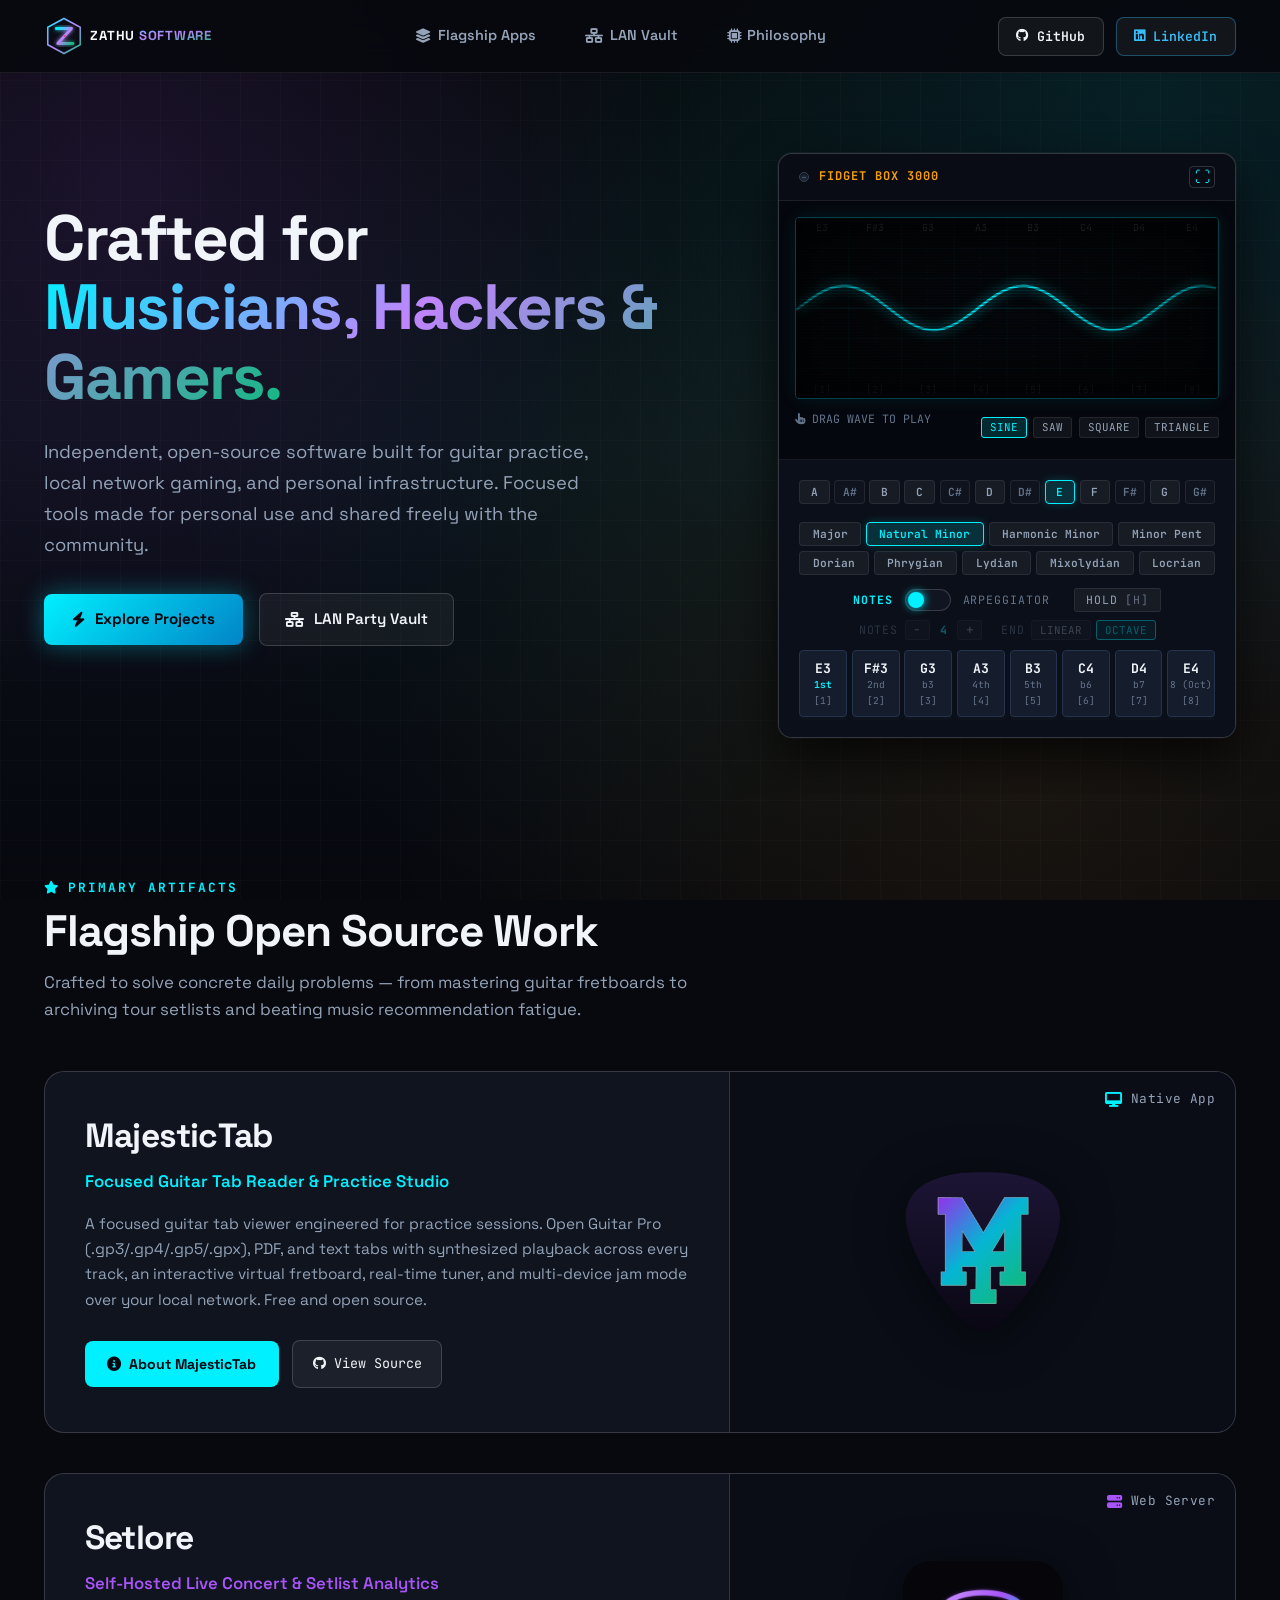
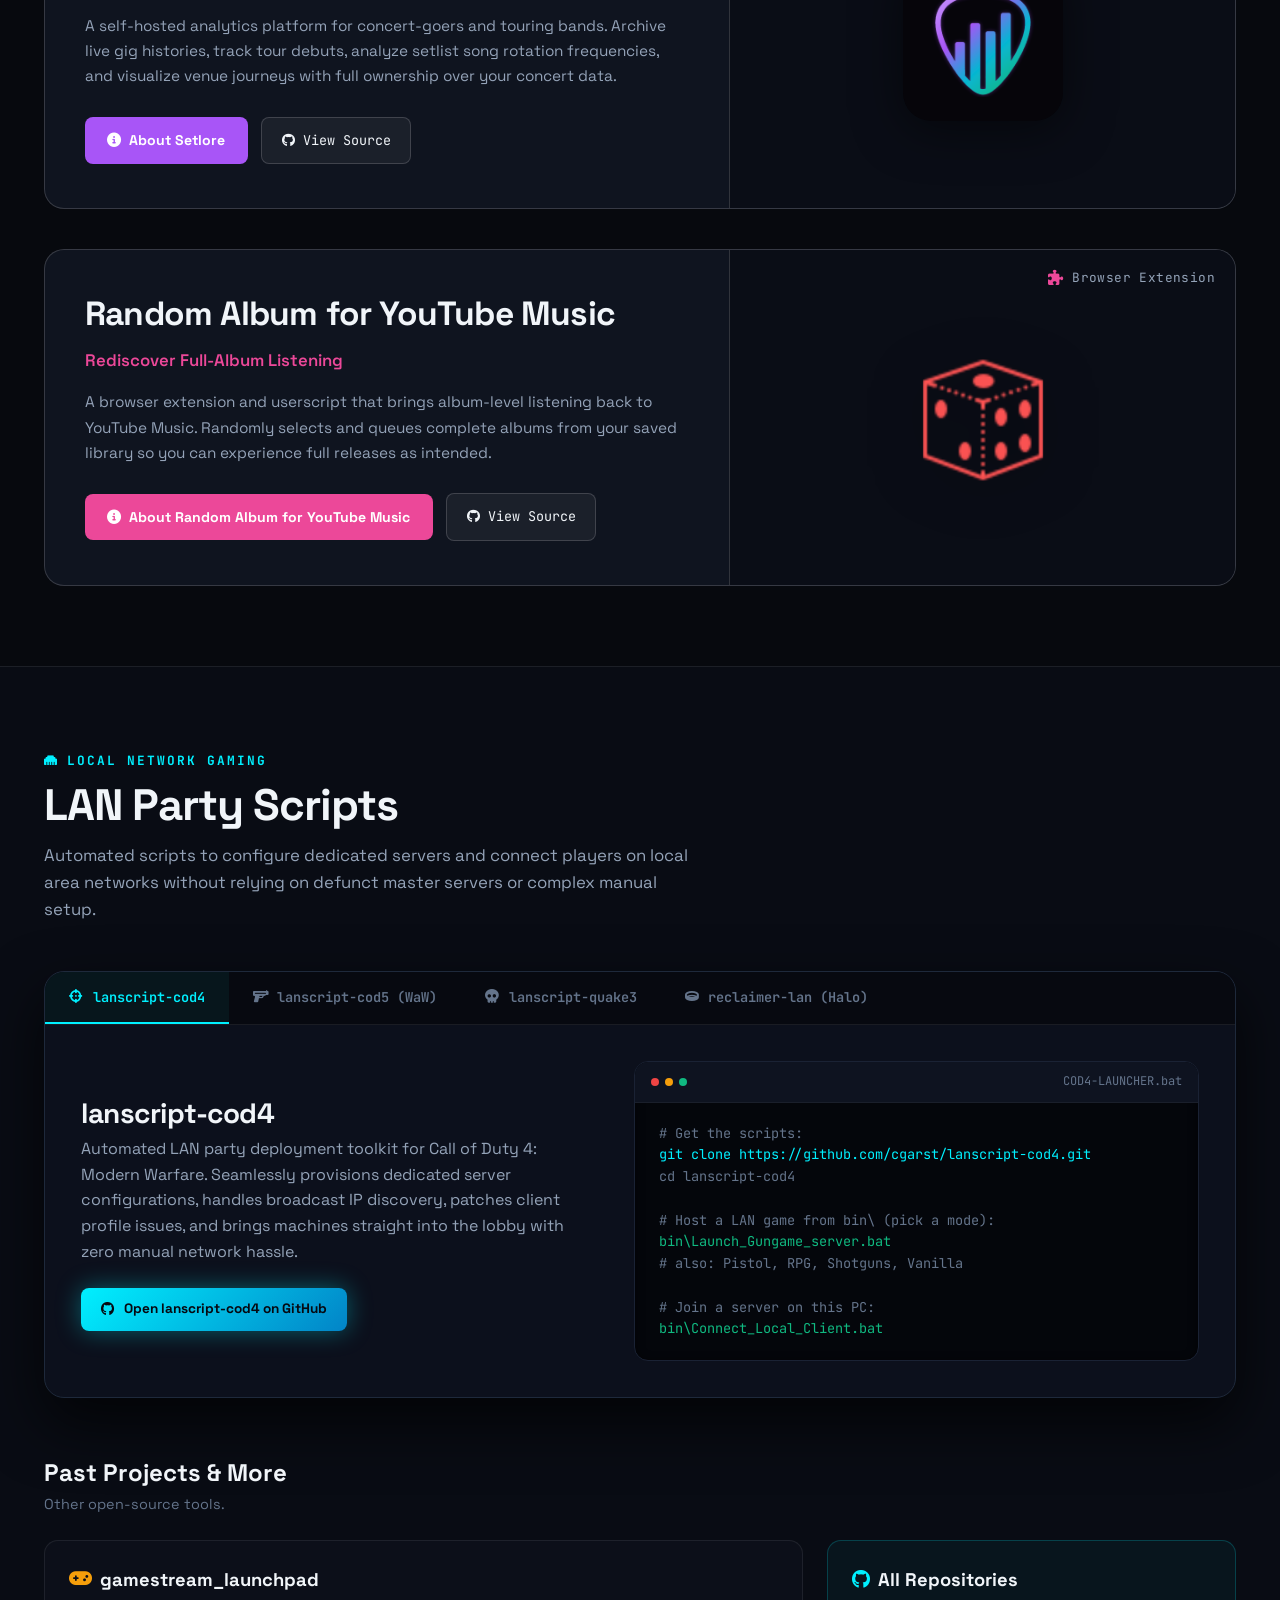
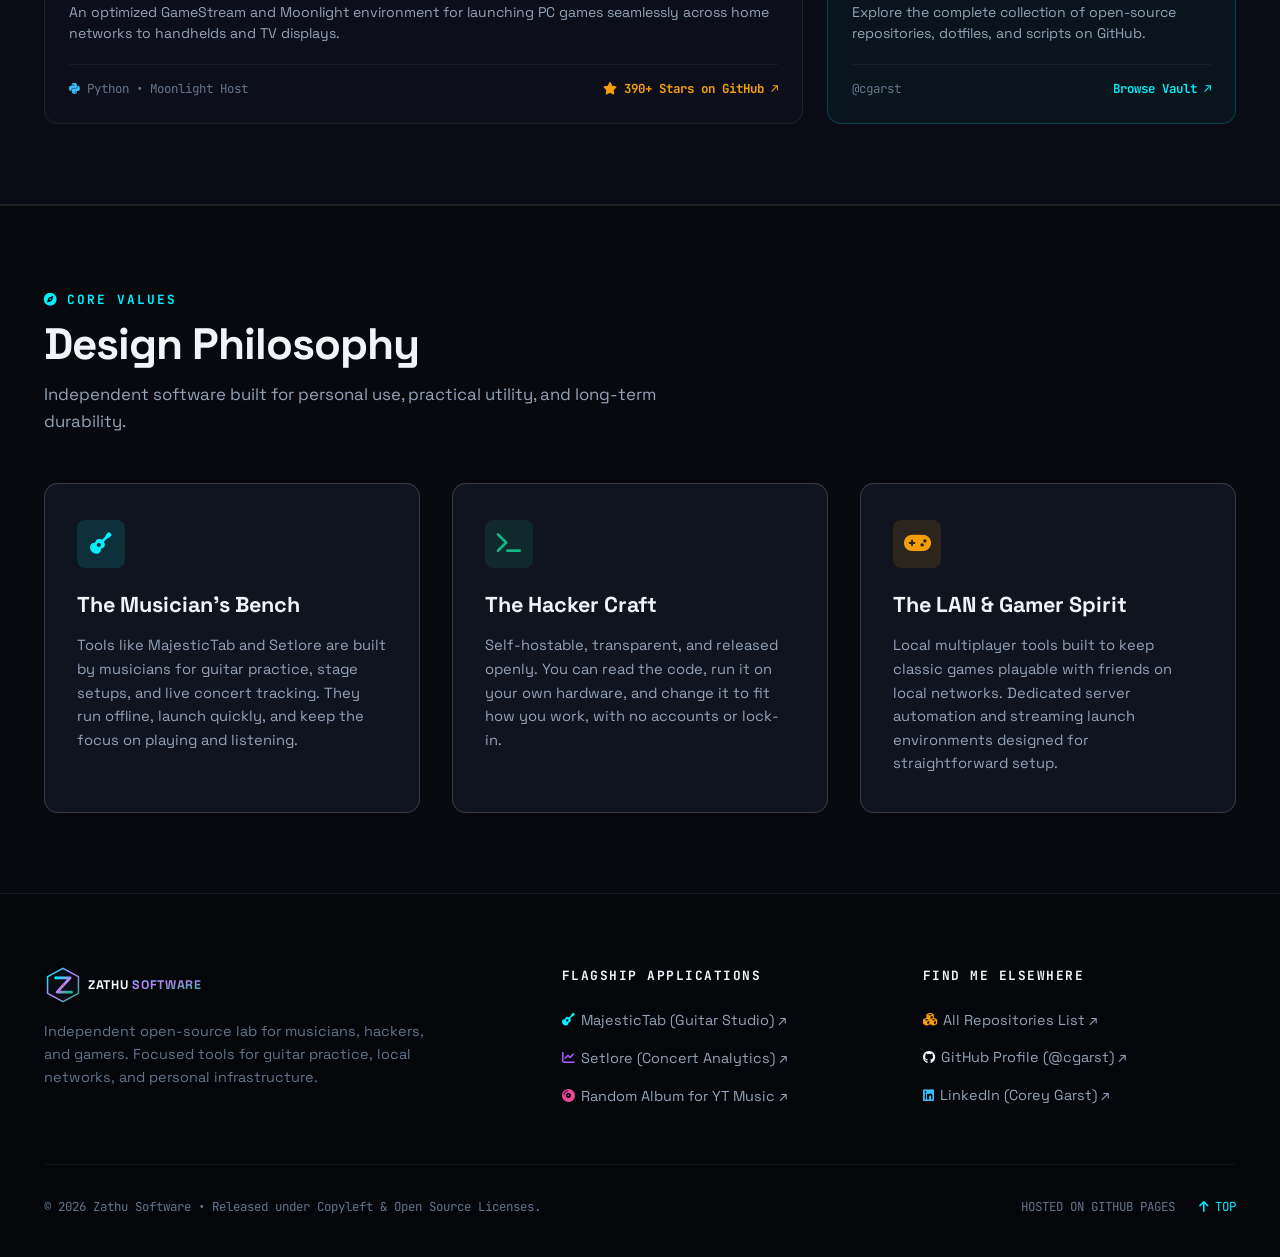
==== index.html @ c0254138 "Disable pinch and double-tap zoom" ====
<!DOCTYPE html>
<html lang="en">
<head>
  <meta charset="UTF-8">
  <meta name="viewport" content="width=device-width, initial-scale=1.0, maximum-scale=1.0, user-scalable=no, viewport-fit=cover">
  <title>Zathu Software | Indie Dev Lab for Musicians, Hackers & Gamers</title>
  
  <meta name="description" content="Zathu Software is an independent open-source lab crafting software for guitarists, concert-goers, LAN gamers, and hackers. Home of MajesticTab, Setlore, LAN scripts, and hackable utilities.">
  <meta name="keywords" content="Zathu Software, MajesticTab, Setlore, guitar tabs, open source, LAN party scripts, cod4, cod5, quake 3, indie developer, cgarst">
  <meta name="author" content="cgarst">
  <meta name="theme-color" content="#07090e">

  <!-- Open Graph / Social Cards -->
  <meta property="og:type" content="website">
  <meta property="og:url" content="https://zathu.net/">
  <meta property="og:title" content="Zathu Software | Indie Dev for Musicians, Hackers & Gamers">
  <meta property="og:description" content="Independent open-source lab crafting local-first tools for guitarists, gig-goers, LAN party warriors, and hackers.">
  <meta property="og:image" content="https://majestictab.zathu.net/img/screenshots/gp_scroll.png">

  <!-- Twitter -->
  <meta name="twitter:card" content="summary_large_image">
  <meta name="twitter:title" content="Zathu Software | Indie Dev for Musicians, Hackers & Gamers">
  <meta name="twitter:description" content="Independent open-source lab crafting local-first tools for guitarists, gig-goers, LAN party warriors, and hackers.">

  <!-- Favicon -->
  <link rel="icon" type="image/svg+xml" href="assets/favicon.svg">
  <link rel="alternate icon" href="assets/favicon.svg">

  <!-- Google Fonts: Space Grotesk, JetBrains Mono, Chakra Petch -->
  <link rel="preconnect" href="https://fonts.googleapis.com">
  <link rel="preconnect" href="https://fonts.gstatic.com" crossorigin>
  <link href="https://fonts.googleapis.com/css2?family=Chakra+Petch:wght@500;600;700&family=JetBrains+Mono:wght@400;500;700;800&family=Space+Grotesk:wght@500;600;700;800&display=swap" rel="stylesheet">

  <!-- FontAwesome 6 Icons -->
  <link rel="stylesheet" href="https://cdnjs.cloudflare.com/ajax/libs/font-awesome/6.5.1/css/all.min.css">

  <!-- Custom Styles -->
  <link rel="stylesheet" href="css/style.css">
</head>
<body>

  <!-- Toast Notification Box -->
  <div id="toast-notice" class="toast-notice" role="alert">
    <i class="fa-solid fa-check"></i>
    <span class="toast-msg">COPIED TO CLIPBOARD</span>
  </div>


  <!-- Site Navigation Header -->
  <header class="site-header">
    <div class="container nav-inner">
      <a href="#" class="brand-wrapper" title="Zathu Software Homepage" aria-label="Zathu Software">
        <svg class="brand-logo-img" viewBox="0 0 320 64" fill="none" xmlns="http://www.w3.org/2000/svg">
          <defs>
            <linearGradient id="headerLogoGrad" x1="0%" y1="0%" x2="100%" y2="100%">
              <stop offset="0%" stop-color="#00f0ff" />
              <stop offset="50%" stop-color="#c084fc" />
              <stop offset="100%" stop-color="#10b981" />
            </linearGradient>
            <filter id="headerLogoGlow" x="-20%" y="-20%" width="140%" height="140%">
              <feGaussianBlur stdDeviation="3" result="blur" />
              <feMerge>
                <feMergeNode in="blur" />
                <feMergeNode in="SourceGraphic" />
              </feMerge>
            </filter>
          </defs>
          <polygon points="32,4 58,18 58,46 32,60 6,46 6,18" 
                   stroke="url(#headerLogoGrad)" stroke-width="2.5" fill="#0b0e17" fill-opacity="0.95" />
          <path d="M 20 20 L 44 20 L 22 44 L 46 44" 
                stroke="url(#headerLogoGrad)" stroke-width="4.5" stroke-linecap="round" stroke-linejoin="round" filter="url(#headerLogoGlow)" />
          <circle cx="20" cy="20" r="2.2" fill="#00f0ff" />
          <circle cx="46" cy="44" r="2.2" fill="#10b981" />
          <circle cx="33" cy="32" r="1.8" fill="#ec4899" />
          <text x="74" y="39" font-family="'Space Grotesk', system-ui, -apple-system, sans-serif" font-size="21" font-weight="800" letter-spacing="1.2">
            <tspan fill="#f8fafc">ZATHU </tspan>
            <tspan fill="url(#headerLogoGrad)">SOFTWARE</tspan>
          </text>
        </svg>
      </a>

      <nav aria-label="Main Navigation">
        <ul class="nav-links">
          <li><a href="#flagship" class="nav-link"><i class="fa-solid fa-layer-group"></i> Flagship Apps</a></li>
          <li><a href="#lan-vault" class="nav-link"><i class="fa-solid fa-network-wired"></i> LAN Vault</a></li>
          <li><a href="#philosophy" class="nav-link"><i class="fa-solid fa-microchip"></i> Philosophy</a></li>
        </ul>
      </nav>

      <div class="nav-actions">
        <a href="https://github.com/cgarst/" target="_blank" rel="noopener noreferrer" class="btn-github" title="GitHub: @cgarst" aria-label="GitHub: @cgarst">
          <i class="fa-brands fa-github"></i>
          <span>GitHub</span>
        </a>
        <a href="https://www.linkedin.com/in/coreygarst/" target="_blank" rel="noopener noreferrer" class="btn-github" title="LinkedIn: Corey Garst" aria-label="LinkedIn: Corey Garst" style="border-color: rgba(56, 189, 248, 0.35); color: #38bdf8;">
          <i class="fa-brands fa-linkedin"></i>
          <span>LinkedIn</span>
        </a>
      </div>
    </div>
  </header>

  <!-- Hero Section with Oscilloscope & Jam Synth -->
  <section class="hero-section" id="hero">
    <div class="container">
      <div class="hero-grid">
        
        <!-- Left: Hero Text & Call to Actions -->
        <div class="hero-content">

          <h1 class="hero-title">
            Crafted for <br>
            <span class="hero-title-gradient">Musicians, Hackers & Gamers.</span>
          </h1>

          <p class="hero-subtitle">
            Independent, open-source software built for guitar practice, local network gaming, and personal infrastructure. Focused tools made for personal use and shared freely with the community.
          </p>

          <div class="hero-action-row">
            <a href="#flagship" class="btn-primary">
              <i class="fa-solid fa-bolt"></i>
              <span>Explore Projects</span>
            </a>
            <a href="#lan-vault" class="btn-secondary">
              <i class="fa-solid fa-network-wired"></i>
              <span>LAN Party Vault</span>
            </a>
          </div>

        </div>

        <!-- Right: Hardware Chassis with Interactive Oscilloscope & Jam Synth -->
        <div class="hero-hardware-panel">
          <div class="hardware-chassis-card">
            
            <div class="hardware-rack-header">
              <div class="rack-header-left">
                <div class="rack-screw"></div>
                <span class="rack-title">FIDGET BOX 3000</span>
              </div>
              <div class="rack-header-right">
                <button type="button" class="rack-max-btn" id="scope-maximize-btn" aria-pressed="false" aria-label="Maximize synth rack to full viewport" title="Maximize to full viewport">⛶</button>
              </div>
            </div>

            <!-- Canvas Visualizer Screen with Permanent CRT Phosphor Tube -->
            <div class="oscilloscope-screen-wrapper">
              <div class="oscilloscope-crt-frame">
                <canvas id="oscilloscope-canvas" class="oscilloscope-canvas" width="460" height="180" style="cursor: crosshair;"></canvas>
                <div class="oscilloscope-crt-scanlines" aria-hidden="true"></div>
              </div>
              
              <div class="oscilloscope-meta">
                <span id="scope-status-text"><i class="fa-solid fa-hand-pointer"></i> DRAG WAVE TO PLAY</span>
                <div class="scope-wave-selector">
                  <button class="scope-btn active" data-wave="sine" title="Pure smooth sine wave">SINE</button>
                  <button class="scope-btn" data-wave="sawtooth" title="Bright rich sawtooth wave">SAW</button>
                  <button class="scope-btn" data-wave="square" title="Crunchy 8-bit square wave">SQUARE</button>
                  <button class="scope-btn" data-wave="triangle" title="Warm mellow triangle wave">TRIANGLE</button>
                </div>
              </div>
            </div>

            <!-- Interactive Scale & Mode Synthesizer Controls -->
            <div class="synth-bar-controls">
              <div class="mode-switcher-bar">
                <div class="key-btn-group" id="key-buttons-group" role="group" aria-label="Musical Key">
                  <button type="button" class="mode-btn key-btn" data-root="A" title="Key of A" aria-pressed="false">A</button>
                  <button type="button" class="mode-btn key-btn key-btn-sharp" data-root="A#" title="Key of A# / Bb" aria-pressed="false">A#</button>
                  <button type="button" class="mode-btn key-btn" data-root="B" title="Key of B" aria-pressed="false">B</button>
                  <button type="button" class="mode-btn key-btn" data-root="C" title="Key of C" aria-pressed="false">C</button>
                  <button type="button" class="mode-btn key-btn key-btn-sharp" data-root="C#" title="Key of C# / Db" aria-pressed="false">C#</button>
                  <button type="button" class="mode-btn key-btn" data-root="D" title="Key of D" aria-pressed="false">D</button>
                  <button type="button" class="mode-btn key-btn key-btn-sharp" data-root="D#" title="Key of D# / Eb" aria-pressed="false">D#</button>
                  <button type="button" class="mode-btn key-btn active" data-root="E" title="Key of E" aria-pressed="true">E</button>
                  <button type="button" class="mode-btn key-btn" data-root="F" title="Key of F" aria-pressed="false">F</button>
                  <button type="button" class="mode-btn key-btn key-btn-sharp" data-root="F#" title="Key of F# / Gb" aria-pressed="false">F#</button>
                  <button type="button" class="mode-btn key-btn" data-root="G" title="Key of G" aria-pressed="false">G</button>
                  <button type="button" class="mode-btn key-btn key-btn-sharp" data-root="G#" title="Key of G# / Ab" aria-pressed="false">G#</button>
                </div>
                <div class="mode-btn-group" id="mode-buttons-group">
                  <button class="mode-btn" data-mode="major" title="Major (Ionian)">Major</button>
                  <button class="mode-btn active" data-mode="minor" title="Natural Minor (Aeolian)">Natural Minor</button>
                  <button class="mode-btn" data-mode="harmonic_minor" title="Harmonic Minor">Harmonic Minor</button>
                  <button class="mode-btn" data-mode="minor_pentatonic" title="Minor Pentatonic">Minor Pent</button>
                  <button class="mode-btn" data-mode="dorian" title="Dorian">Dorian</button>
                  <button class="mode-btn" data-mode="phrygian" title="Phrygian">Phrygian</button>
                  <button class="mode-btn" data-mode="lydian" title="Lydian (#4)">Lydian</button>
                  <button class="mode-btn" data-mode="mixolydian" title="Mixolydian">Mixolydian</button>
                  <button class="mode-btn" data-mode="locrian" title="Locrian">Locrian</button>
                </div>
              </div>

              <!-- Keys behavior slider: single notes vs. 6-note arpeggio -->
              <div class="arp-switcher" role="group" aria-label="Key behavior">
                <span id="arp-label-notes" class="arp-label active">NOTES</span>
                <label class="arp-switch" title="Slide to switch keys between single notes and a 6-note arpeggio">
                  <input type="checkbox" id="arp-toggle" aria-label="Arpeggiator mode">
                  <span class="arp-slider"></span>
                </label>
                <span id="arp-label-arp" class="arp-label">ARPEGGIATOR</span>
                <button type="button" class="hold-btn" id="hold-btn" aria-pressed="false" aria-keyshortcuts="H" title="Freeze the sounds playing right now until HOLD is switched off (H)">HOLD <span class="hold-key-hint">[H]</span></button>
              </div>

              <!-- Arpeggio options (active only in ARPEGGIATOR mode) -->
              <div class="arp-options is-off" id="arp-options" role="group" aria-label="Arpeggio options">
                <span class="arp-opt-label">NOTES</span>
                <button type="button" class="arp-opt-btn arp-step-btn" id="arp-notes-dec" aria-label="Fewer notes">&minus;</button>
                <span class="arp-notes-val" id="arp-notes-val" aria-live="polite">4</span>
                <button type="button" class="arp-opt-btn arp-step-btn" id="arp-notes-inc" aria-label="More notes">+</button>
                <span class="arp-opt-label arp-opt-gap">END</span>
                <div class="arp-end-group">
                  <button type="button" class="arp-opt-btn arp-end-btn" data-end="linear" aria-pressed="false" title="Keep climbing in thirds">LINEAR</button>
                  <button type="button" class="arp-opt-btn arp-end-btn active" data-end="octave" aria-pressed="true" title="Finish on the octave, spreading the notes through it">OCTAVE</button>
                </div>
              </div>

              <!-- Interactive Number Buttons [1] through [8] (Click or Keys 1-8) -->
              <div class="synth-keys-grid" id="synth-keys-container"></div>
            </div>

          </div>
        </div>

      </div>
    </div>
  </section>

  <!-- Flagship Software Showcase -->
  <section class="section" id="flagship">
    <div class="container">
      
      <div class="section-header">
        <div class="section-label">
          <i class="fa-solid fa-star"></i>
          <span>PRIMARY ARTIFACTS</span>
        </div>
        <h2 class="section-title">Flagship Open Source Work</h2>
        <p class="section-desc">
          Crafted to solve concrete daily problems — from mastering guitar fretboards to archiving tour setlists and beating music recommendation fatigue.
        </p>
      </div>

      <div class="flagship-grid">

        <!-- Project 1: MajesticTab -->
        <article class="project-card project-card-majestictab">
          <div class="project-info">
            <div>
              <h3 class="project-title">MajesticTab</h3>
              <p class="project-tagline">Focused Guitar Tab Reader & Practice Studio</p>
              <p class="project-description">
                A focused guitar tab viewer engineered for practice sessions. Open Guitar Pro (.gp3/.gp4/.gp5/.gpx), PDF, and text tabs with synthesized playback across every track, an interactive virtual fretboard, real-time tuner, and multi-device jam mode over your local network. Free and open source.
              </p>
            </div>

            <div class="project-card-actions">
              <a href="https://majestictab.zathu.net/" target="_blank" rel="noopener noreferrer" class="btn-card-launch">
                <i class="fa-solid fa-circle-info"></i>
                <span>About MajesticTab</span>
              </a>
              <a href="https://github.com/cgarst/MajesticTab" target="_blank" rel="noopener noreferrer" class="btn-card-code">
                <i class="fa-brands fa-github"></i>
                <span>View Source</span>
              </a>
            </div>
          </div>

          <div class="project-visual-panel project-icon-panel">
            <a href="https://majestictab.zathu.net/" target="_blank" rel="noopener noreferrer" class="project-icon-link" aria-label="About MajesticTab"><img class="project-app-icon" src="assets/icons/majestictab.png" alt="MajesticTab icon" width="160" height="160" loading="lazy"></a>
            <span class="project-platform-label"><i class="fa-solid fa-desktop" aria-hidden="true"></i>Native App</span>
          </div>
        </article>

        <!-- Project 2: Setlore -->
        <article class="project-card project-card-setlore">
          <div class="project-info">
            <div>
              <h3 class="project-title">Setlore</h3>
              <p class="project-tagline">Self-Hosted Live Concert & Setlist Analytics</p>
              <p class="project-description">
                A self-hosted analytics platform for concert-goers and touring bands. Archive live gig histories, track tour debuts, analyze setlist song rotation frequencies, and visualize venue journeys with full ownership over your concert data.
              </p>
            </div>

            <div class="project-card-actions">
              <a href="https://setlore.zathu.net/" target="_blank" rel="noopener noreferrer" class="btn-card-launch" style="background: var(--neon-purple); color: #fff;">
                <i class="fa-solid fa-circle-info"></i>
                <span>About Setlore</span>
              </a>
              <a href="https://github.com/cgarst/setlore" target="_blank" rel="noopener noreferrer" class="btn-card-code">
                <i class="fa-brands fa-github"></i>
                <span>View Source</span>
              </a>
            </div>
          </div>

          <div class="project-visual-panel project-icon-panel">
            <a href="https://setlore.zathu.net/" target="_blank" rel="noopener noreferrer" class="project-icon-link" aria-label="About Setlore"><img class="project-app-icon project-app-icon-round" src="assets/icons/setlore.png" alt="Setlore icon" width="160" height="160" loading="lazy"></a>
            <span class="project-platform-label"><i class="fa-solid fa-server" aria-hidden="true"></i>Web Server</span>
          </div>
        </article>

        <!-- Project 3: Random Album for YouTube Music -->
        <article class="project-card project-card-ytm">
          <div class="project-info">
            <div>
              <h3 class="project-title">Random Album for YouTube Music</h3>
              <p class="project-tagline">Rediscover Full-Album Listening</p>
              <p class="project-description">
                A browser extension and userscript that brings album-level listening back to YouTube Music. Randomly selects and queues complete albums from your saved library so you can experience full releases as intended.
              </p>
            </div>

            <div class="project-card-actions">
              <a href="https://github.com/cgarst/random-album-for-youtube-music#readme" target="_blank" rel="noopener noreferrer" class="btn-card-launch" style="background: var(--neon-magenta); color: #fff;">
                <i class="fa-solid fa-circle-info"></i>
                <span>About Random Album for YouTube Music</span>
              </a>
              <a href="https://github.com/cgarst/random-album-for-youtube-music" target="_blank" rel="noopener noreferrer" class="btn-card-code">
                <i class="fa-brands fa-github"></i>
                <span>View Source</span>
              </a>
            </div>
          </div>

          <div class="project-visual-panel project-icon-panel">
            <a href="https://github.com/cgarst/random-album-for-youtube-music#readme" target="_blank" rel="noopener noreferrer" class="project-icon-link" aria-label="About Random Album for YouTube Music"><img class="project-app-icon" src="assets/icons/random-album-ytm.png" alt="Random Album for YouTube Music icon" width="160" height="160" loading="lazy"></a>
            <span class="project-platform-label"><i class="fa-solid fa-puzzle-piece" aria-hidden="true"></i>Browser Extension</span>
          </div>
        </article>

      </div>
    </div>
  </section>

  <!-- LAN Party Vault & Game Scripts -->
  <section class="section lan-vault-section" id="lan-vault">
    <div class="container">
      
      <div class="section-header">
        <div class="section-label">
          <i class="fa-solid fa-ethernet"></i>
          <span>LOCAL NETWORK GAMING</span>
        </div>
        <h2 class="section-title">LAN Party Scripts</h2>
        <p class="section-desc">
          Automated scripts to configure dedicated servers and connect players on local area networks without relying on defunct master servers or complex manual setup.
        </p>
      </div>

      <!-- Tabbed LAN Console -->
      <div class="lan-terminal-container">
        
        <nav class="lan-nav-tabs" aria-label="LAN Party Script Repositories">
          <button class="lan-tab-btn active" data-tab="tab-cod4">
            <i class="fa-solid fa-crosshairs"></i> lanscript-cod4
          </button>
          <button class="lan-tab-btn" data-tab="tab-cod5">
            <i class="fa-solid fa-gun"></i> lanscript-cod5 (WaW)
          </button>
          <button class="lan-tab-btn" data-tab="tab-q3">
            <i class="fa-solid fa-skull"></i> lanscript-quake3
          </button>
          <button class="lan-tab-btn" data-tab="tab-reclaimer">
            <i class="fa-solid fa-ring"></i> reclaimer-lan (Halo)
          </button>
        </nav>

        <!-- Panel 1: COD4 -->
        <div class="lan-tab-panel active" id="tab-cod4">
          <div class="lan-grid-detail">
            <div class="lan-info">
              <h3 class="lan-repo-title">lanscript-cod4</h3>
              <p class="lan-desc">
                Automated LAN party deployment toolkit for Call of Duty 4: Modern Warfare. Seamlessly provisions dedicated server configurations, handles broadcast IP discovery, patches client profile issues, and brings machines straight into the lobby with zero manual network hassle.
              </p>

              <a href="https://github.com/cgarst/lanscript-cod4" target="_blank" rel="noopener noreferrer" class="btn-primary" style="padding: 0.65rem 1.25rem; font-size: 0.85rem;">
                <i class="fa-brands fa-github"></i>
                <span>Open lanscript-cod4 on GitHub</span>
              </a>
            </div>

            <!-- Quick Clone Code Window -->
            <div class="lan-code-window">
              <div class="code-window-top">
                <div class="code-dots">
                  <span class="code-dot"></span>
                  <span class="code-dot"></span>
                  <span class="code-dot"></span>
                </div>
                <span>COD4-LAUNCHER.bat</span>
              </div>
              <div class="code-content-box"><span class="term-muted"># Get the scripts:</span>
<span class="term-cyan">git clone https://github.com/cgarst/lanscript-cod4.git</span>
<span class="term-muted">cd lanscript-cod4</span>

<span class="term-muted"># Host a LAN game from bin\ (pick a mode):</span>
<span class="term-green">bin\Launch_Gungame_server.bat</span>
<span class="term-muted"># also: Pistol, RPG, Shotguns, Vanilla</span>

<span class="term-muted"># Join a server on this PC:</span>
<span class="term-green">bin\Connect_Local_Client.bat</span></div>
            </div>
          </div>
        </div>

        <!-- Panel 2: COD5 -->
        <div class="lan-tab-panel" id="tab-cod5">
          <div class="lan-grid-detail">
            <div class="lan-info">
              <h3 class="lan-repo-title">lanscript-cod5</h3>
              <p class="lan-desc">
                Call of Duty 5: World at War LAN orchestration suite. Powers instant 4-player Nazi Zombies coop sessions and multiplayer matches across airgapped or offline local area networks without relying on defunct authentication servers.
              </p>

              <a href="https://github.com/cgarst/lanscript-cod5" target="_blank" rel="noopener noreferrer" class="btn-primary" style="padding: 0.65rem 1.25rem; font-size: 0.85rem;">
                <i class="fa-brands fa-github"></i>
                <span>Open lanscript-cod5 on GitHub</span>
              </a>
            </div>

            <div class="lan-code-window">
              <div class="code-window-top">
                <div class="code-dots">
                  <span class="code-dot"></span>
                  <span class="code-dot"></span>
                  <span class="code-dot"></span>
                </div>
                <span>COD5-LAUNCHER.bat</span>
              </div>
              <div class="code-content-box"><span class="term-muted"># Get the scripts (put retail CoD5 in bin\):</span>
<span class="term-cyan">git clone https://github.com/cgarst/lanscript-cod5.git</span>
<span class="term-muted">cd lanscript-cod5</span>

<span class="term-green">COD5-LAUNCHER.bat</span>
<span class="term-muted">1. Launch COD WaW for Zombies/Coop</span>
<span class="term-muted">2. Launch COD WaW for Deathmatch/Objectives</span>
<span class="term-muted">3. Change player name</span></div>
            </div>
          </div>
        </div>

        <!-- Panel 3: Quake 3 -->
        <div class="lan-tab-panel" id="tab-q3">
          <div class="lan-grid-detail">
            <div class="lan-info">
              <h3 class="lan-repo-title">lanscript-quake3</h3>
              <p class="lan-desc">
                Python-driven LAN party server controller for the undisputed king of arena FPS. Instantly spins up dedicated Quake III instances with configurable tick rates, customized map cycles (q3dm6, q3dm17), weapon respawn timers, and client broadcast beacons.
              </p>

              <a href="https://github.com/cgarst/lanscript-quake3" target="_blank" rel="noopener noreferrer" class="btn-primary" style="padding: 0.65rem 1.25rem; font-size: 0.85rem;">
                <i class="fa-brands fa-github"></i>
                <span>Open lanscript-quake3 on GitHub</span>
              </a>
            </div>

            <div class="lan-code-window">
              <div class="code-window-top">
                <div class="code-dots">
                  <span class="code-dot"></span>
                  <span class="code-dot"></span>
                  <span class="code-dot"></span>
                </div>
                <span>build_server_cfg.py</span>
              </div>
              <div class="code-content-box"><span class="term-muted"># Get the scripts:</span>
<span class="term-cyan">git clone https://github.com/cgarst/lanscript-quake3.git</span>
<span class="term-muted">cd lanscript-quake3\bin</span>

<span class="term-muted"># Scan baseq3\*.pk3 for maps and build a shuffled rotation:</span>
<span class="term-green">python3 build_server_cfg.py</span>
<span class="term-amber">RCON password: 4821</span>

<span class="term-muted"># Wrote baseq3\server.cfg (q3dm17, q3dm1, then random maps)</span></div>
            </div>
          </div>
        </div>

        <!-- Panel 4: Reclaimer LAN -->
        <div class="lan-tab-panel" id="tab-reclaimer">
          <div class="lan-grid-detail">
            <div class="lan-info">
              <h3 class="lan-repo-title">reclaimer-lan</h3>
              <p class="lan-desc">
                Project Reclaimer LAN Scripts engineered to bootstrap local multiplayer sessions for classic Halo PC environments. Handles network bridge adapter detection, firewall rule overrides, and custom gametype distribution across LAN nodes.
              </p>

              <a href="https://github.com/cgarst/reclaimer-lan" target="_blank" rel="noopener noreferrer" class="btn-primary" style="padding: 0.65rem 1.25rem; font-size: 0.85rem;">
                <i class="fa-brands fa-github"></i>
                <span>Open reclaimer-lan on GitHub</span>
              </a>
            </div>

            <div class="lan-code-window">
              <div class="code-window-top">
                <div class="code-dots">
                  <span class="code-dot"></span>
                  <span class="code-dot"></span>
                  <span class="code-dot"></span>
                </div>
                <span>start-campaign.ps1</span>
              </div>
              <div class="code-content-box"><span class="term-muted"># Get the scripts:</span>
<span class="term-cyan">git clone https://github.com/cgarst/reclaimer-lan.git</span>
<span class="term-muted">cd reclaimer-lan</span>

<span class="term-muted"># Download the Project Reclaimer executables:</span>
<span class="term-green">.\update-binaries.ps1</span>

<span class="term-muted"># Start a server (co-op campaign or multiplayer playlist):</span>
<span class="term-green">.\start-campaign.ps1</span>
<span class="term-muted"># or .\start-multiplayer.ps1</span>
<span class="term-amber">LAN players: Direct Connect to 192.168.1.20:12345</span></div>
            </div>
          </div>
        </div>

      </div>

      <!-- GameStream & Repositories Highlight -->
      <div class="subrepos-header" id="other-tools">
        <div>
          <h3 style="font-size: 1.5rem; font-weight: 700;">Past Projects & More</h3>
          <p style="color: var(--text-dim); font-size: 0.9rem;">Other open-source tools.</p>
        </div>
      </div>

      <div class="subrepos-grid subrepos-grid-feature">
        
        <!-- gamestream_launchpad -->
        <div class="subrepo-card">
          <div>
            <div class="subrepo-title">
              <i class="fa-solid fa-gamepad" style="color: var(--neon-amber);"></i>
              <a href="https://github.com/cgarst/gamestream_launchpad" target="_blank" rel="noopener noreferrer">gamestream_launchpad</a>
            </div>
            <p class="subrepo-desc">
              An optimized GameStream and Moonlight environment for launching PC games seamlessly across home networks to handhelds and TV displays.
            </p>
          </div>
          <div class="subrepo-footer">
            <span><i class="fa-brands fa-python" style="color: #38bdf8;"></i> Python &bull; Moonlight Host</span>
            <a href="https://github.com/cgarst/gamestream_launchpad" target="_blank" rel="noopener noreferrer" style="color: var(--neon-amber); font-weight: 700;">
              <i class="fa-solid fa-star"></i> 390+ Stars on GitHub ↗
            </a>
          </div>
        </div>

        <!-- All Repositories Link Card -->
        <div class="subrepo-card" style="background: rgba(0, 240, 255, 0.04); border-color: rgba(0, 240, 255, 0.2);">
          <div>
            <div class="subrepo-title">
              <i class="fa-brands fa-github" style="color: var(--neon-cyan);"></i>
              <a href="https://github.com/cgarst?tab=repositories" target="_blank" rel="noopener noreferrer">All Repositories</a>
            </div>
            <p class="subrepo-desc">
              Explore the complete collection of open-source repositories, dotfiles, and scripts on GitHub.
            </p>
          </div>
          <div class="subrepo-footer">
            <span>@cgarst</span>
            <a href="https://github.com/cgarst?tab=repositories" target="_blank" rel="noopener noreferrer" style="color: var(--neon-cyan); font-weight: 600;">
              Browse Vault ↗
            </a>
          </div>
        </div>

      </div>

    </div>
  </section>


  <!-- Dev Philosophy / Values -->
  <section class="section" id="philosophy" style="border-top: 1px solid var(--border-dim);">
    <div class="container">
      
      <div class="section-header">
        <div class="section-label">
          <i class="fa-solid fa-compass"></i>
          <span>CORE VALUES</span>
        </div>
        <h2 class="section-title">Design Philosophy</h2>
        <p class="section-desc">
          Independent software built for personal use, practical utility, and long-term durability.
        </p>
      </div>

      <div class="philosophy-grid">
        
        <div class="philosophy-card">
          <div class="philosophy-icon-wrap p-icon-music">
            <i class="fa-solid fa-guitar"></i>
          </div>
          <h3 class="philosophy-title">The Musician's Bench</h3>
          <p class="philosophy-desc">
            Tools like MajesticTab and Setlore are built by musicians for guitar practice, stage setups, and live concert tracking. They run offline, launch quickly, and keep the focus on playing and listening.
          </p>
        </div>

        <div class="philosophy-card">
          <div class="philosophy-icon-wrap p-icon-hacker">
            <i class="fa-solid fa-terminal"></i>
          </div>
          <h3 class="philosophy-title">The Hacker Craft</h3>
          <p class="philosophy-desc">
            Self-hostable, transparent, and released openly. You can read the code, run it on your own hardware, and change it to fit how you work, with no accounts or lock-in.
          </p>
        </div>

        <div class="philosophy-card">
          <div class="philosophy-icon-wrap p-icon-gamer">
            <i class="fa-solid fa-gamepad"></i>
          </div>
          <h3 class="philosophy-title">The LAN & Gamer Spirit</h3>
          <p class="philosophy-desc">
            Local multiplayer tools built to keep classic games playable with friends on local networks. Dedicated server automation and streaming launch environments designed for straightforward setup.
          </p>
        </div>

      </div>

    </div>
  </section>

  <!-- Site Footer -->
  <footer class="site-footer">
    <div class="container">
      
      <div class="footer-top">
        <div>
          <a href="#" class="brand-wrapper" title="Zathu Software Homepage" aria-label="Zathu Software">
            <svg class="brand-logo-img" viewBox="0 0 320 64" fill="none" xmlns="http://www.w3.org/2000/svg" style="height: 38px;">
              <defs>
                <linearGradient id="footerLogoGrad" x1="0%" y1="0%" x2="100%" y2="100%">
                  <stop offset="0%" stop-color="#00f0ff" />
                  <stop offset="50%" stop-color="#c084fc" />
                  <stop offset="100%" stop-color="#10b981" />
                </linearGradient>
              </defs>
              <polygon points="32,4 58,18 58,46 32,60 6,46 6,18" 
                       stroke="url(#footerLogoGrad)" stroke-width="2.5" fill="#0b0e17" fill-opacity="0.95" />
              <path d="M 20 20 L 44 20 L 22 44 L 46 44" 
                    stroke="url(#footerLogoGrad)" stroke-width="4.5" stroke-linecap="round" stroke-linejoin="round" />
              <circle cx="20" cy="20" r="2.2" fill="#00f0ff" />
              <circle cx="46" cy="44" r="2.2" fill="#10b981" />
              <circle cx="33" cy="32" r="1.8" fill="#ec4899" />
              <text x="74" y="39" font-family="'Space Grotesk', system-ui, -apple-system, sans-serif" font-size="21" font-weight="800" letter-spacing="1.2">
                <tspan fill="#f8fafc">ZATHU </tspan>
                <tspan fill="url(#footerLogoGrad)">SOFTWARE</tspan>
              </text>
            </svg>
          </a>
          <p class="footer-brand-desc">
            Independent open-source lab for musicians, hackers, and gamers. Focused tools for guitar practice, local networks, and personal infrastructure.
          </p>
        </div>

        <div>
          <h4 class="footer-col-title">Flagship Applications</h4>
          <ul class="footer-links-list">
            <li class="footer-link-item">
              <a href="https://majestictab.zathu.net/" target="_blank" rel="noopener noreferrer">
                <i class="fa-solid fa-guitar" style="color: var(--neon-cyan); font-size: 0.8rem;"></i>
                MajesticTab (Guitar Studio) ↗
              </a>
            </li>
            <li class="footer-link-item">
              <a href="https://setlore.zathu.net/" target="_blank" rel="noopener noreferrer">
                <i class="fa-solid fa-chart-line" style="color: var(--neon-purple); font-size: 0.8rem;"></i>
                Setlore (Concert Analytics) ↗
              </a>
            </li>
            <li class="footer-link-item">
              <a href="https://github.com/cgarst/random-album-for-youtube-music" target="_blank" rel="noopener noreferrer">
                <i class="fa-solid fa-compact-disc" style="color: var(--neon-magenta); font-size: 0.8rem;"></i>
                Random Album for YT Music ↗
              </a>
            </li>
          </ul>
        </div>

        <div>
          <h4 class="footer-col-title">Find Me Elsewhere</h4>
          <ul class="footer-links-list">
            <li class="footer-link-item">
              <a href="https://github.com/cgarst?tab=repositories" target="_blank" rel="noopener noreferrer">
                <i class="fa-solid fa-cubes" style="color: var(--neon-amber); font-size: 0.8rem;"></i>
                All Repositories List ↗
              </a>
            </li>
            <li class="footer-link-item">
              <a href="https://github.com/cgarst/" target="_blank" rel="noopener noreferrer">
                <i class="fa-brands fa-github" style="color: var(--text-main); font-size: 0.8rem;"></i>
                GitHub Profile (@cgarst) ↗
              </a>
            </li>
            <li class="footer-link-item">
              <a href="https://www.linkedin.com/in/coreygarst/" target="_blank" rel="noopener noreferrer">
                <i class="fa-brands fa-linkedin" style="color: #38bdf8; font-size: 0.8rem;"></i>
                LinkedIn (Corey Garst) ↗
              </a>
            </li>
          </ul>
        </div>
      </div>

      <div class="footer-bottom-bar">
        <div>
          &copy; 2026 Zathu Software &bull; Released under Copyleft & Open Source Licenses.
        </div>
        <div style="display: flex; align-items: center; gap: 1.5rem;">
          <span>HOSTED ON GITHUB PAGES</span>
          <a href="#hero" style="color: var(--neon-cyan);"><i class="fa-solid fa-arrow-up"></i> TOP</a>
        </div>
      </div>

    </div>
  </footer>

  <!-- App Script -->
  <script src="js/app.js"></script>
</body>
</html>
---- css/style.css ----
/* ==========================================================================
   ZATHU SOFTWARE - INDUSTRIAL CYBER-AUDIO / HACKER / GAMER DESIGN SYSTEM
   ========================================================================== */

:root {
  /* Color Palette */
  --bg-dark: #07090e;
  --bg-chassis: #0d111a;
  --bg-panel: #131826;
  --bg-panel-elevated: #1a2235;
  --bg-card: rgba(19, 24, 38, 0.75);
  
  --border-dim: rgba(255, 255, 255, 0.08);
  --border-mid: rgba(255, 255, 255, 0.16);
  --border-glow: rgba(0, 240, 255, 0.3);

  /* Cyber & Analog Accent Neon */
  --neon-cyan: #00f0ff;
  --neon-cyan-glow: rgba(0, 240, 255, 0.4);
  --neon-emerald: #10b981;
  --neon-emerald-glow: rgba(16, 185, 129, 0.4);
  --neon-amber: #f59e0b;
  --neon-amber-glow: rgba(245, 158, 11, 0.45);
  --neon-magenta: #ec4899;
  --neon-magenta-glow: rgba(236, 72, 153, 0.45);
  --neon-purple: #a855f7;
  --neon-purple-glow: rgba(168, 85, 247, 0.4);

  /* Text Colors */
  --text-main: #f1f5f9;
  --text-muted: #94a3b8;
  --text-dim: #64748b;
  --text-code: #38bdf8;

  /* Typography */
  --font-display: 'Space Grotesk', -apple-system, BlinkMacSystemFont, sans-serif;
  --font-mono: 'JetBrains Mono', 'Fira Code', monospace;
  --font-accent: 'Chakra Petch', 'Space Grotesk', sans-serif;

  /* Layout */
  --max-width: 1240px;
  --header-height: 72px;
  --radius-sm: 4px;
  --radius-md: 8px;
  --radius-lg: 14px;
  --radius-xl: 20px;
}

/* Base & Reset */
*, *::before, *::after {
  box-sizing: border-box;
  margin: 0;
  padding: 0;
}

html {
  scroll-behavior: smooth;
  font-size: 16px;
  background-color: var(--bg-dark);
  color: var(--text-main);
  font-family: var(--font-display);
  -webkit-font-smoothing: antialiased;
  -moz-osx-font-smoothing: grayscale;
}

body {
  min-height: 100vh;
  background: 
    radial-gradient(circle at 10% 20%, rgba(168, 85, 247, 0.12) 0%, transparent 40%),
    radial-gradient(circle at 90% 10%, rgba(0, 240, 255, 0.10) 0%, transparent 45%),
    radial-gradient(circle at 50% 50%, rgba(16, 185, 129, 0.06) 0%, transparent 60%),
    radial-gradient(circle at 80% 85%, rgba(245, 158, 11, 0.08) 0%, transparent 50%),
    linear-gradient(180deg, #06070a 0%, #0a0e17 50%, #06080e 100%);
  background-attachment: fixed;
  overflow-x: hidden;
  position: relative;
  line-height: 1.6;
}

/* Subtle PCB / Grid Pattern in background */
body::before {
  content: '';
  position: fixed;
  top: 0;
  left: 0;
  right: 0;
  bottom: 0;
  background-image: 
    linear-gradient(rgba(255, 255, 255, 0.018) 1px, transparent 1px),
    linear-gradient(90deg, rgba(255, 255, 255, 0.018) 1px, transparent 1px);
  background-size: 40px 40px;
  pointer-events: none;
  z-index: 0;
}

/* Links & Typography */
a {
  color: inherit;
  text-decoration: none;
  transition: all 0.2s cubic-bezier(0.16, 1, 0.3, 1);
}

code, pre, .font-mono {
  font-family: var(--font-mono);
}

.font-accent {
  font-family: var(--font-accent);
}

/* No pinch or double-tap zoom: allow scrolling only */
html,
body {
  touch-action: pan-x pan-y;
}

/* Container */
.container {
  width: 100%;
  max-width: var(--max-width);
  margin: 0 auto;
  padding: 0 1.5rem;
  position: relative;
  z-index: 2;
}



/* ==========================================================================
   Navigation Bar
   ========================================================================== */
/* Main Site Header */
.site-header {
  position: sticky;
  top: 0;
  z-index: 999;
  background: rgba(7, 9, 14, 0.88);
  backdrop-filter: blur(16px);
  border-bottom: 1px solid var(--border-dim);
}

.nav-inner {
  display: flex;
  align-items: center;
  justify-content: space-between;
  height: var(--header-height);
}

.brand-wrapper {
  display: flex;
  align-items: center;
  gap: 0.85rem;
  text-decoration: none;
}

.brand-logo-img {
  height: 40px;
  width: auto;
  aspect-ratio: 320 / 64;
  display: block;
  transition: transform 0.3s cubic-bezier(0.34, 1.56, 0.64, 1);
}

.brand-wrapper:hover .brand-logo-img {
  transform: rotate(6deg) scale(1.05);
}

.nav-links {
  display: flex;
  align-items: center;
  gap: 1.5rem;
  list-style: none;
}

.nav-link {
  font-size: 0.9rem;
  font-weight: 600;
  color: var(--text-muted);
  display: flex;
  align-items: center;
  gap: 0.4rem;
  padding: 0.45rem 0.8rem;
  border-radius: var(--radius-sm);
  position: relative;
}

.nav-link:hover {
  color: var(--text-main);
  background: rgba(255, 255, 255, 0.05);
}

.nav-link.active {
  color: var(--neon-cyan);
}

.nav-actions {
  display: flex;
  align-items: center;
  gap: 0.75rem;
}

.btn-github {
  display: inline-flex;
  align-items: center;
  gap: 0.5rem;
  padding: 0.5rem 1.1rem;
  background: rgba(255, 255, 255, 0.05);
  border: 1px solid var(--border-mid);
  border-radius: var(--radius-md);
  color: var(--text-main);
  font-family: var(--font-mono);
  font-size: 0.82rem;
  font-weight: 600;
  transition: all 0.25s ease;
}

.btn-github:hover {
  background: rgba(255, 255, 255, 0.12);
  border-color: var(--text-main);
  transform: translateY(-1px);
  box-shadow: 0 4px 15px rgba(0, 0, 0, 0.4);
}

/* ==========================================================================
   Hero Section & Interactive Oscilloscope
   ========================================================================== */
.hero-section {
  padding: 5rem 0 3.5rem;
  position: relative;
  overflow: hidden;
}

.hero-grid {
  display: grid;
  grid-template-columns: minmax(0, 1.2fr) minmax(0, 0.8fr);
  gap: 3rem;
  align-items: center;
}


.hero-title {
  font-size: clamp(2.5rem, 5vw, 4.2rem);
  font-weight: 800;
  line-height: 1.08;
  letter-spacing: -1.5px;
  margin-bottom: 1.5rem;
}

.hero-title-gradient {
  background: linear-gradient(135deg, #00f0ff 0%, #c084fc 45%, #10b981 100%);
  -webkit-background-clip: text;
  -webkit-text-fill-color: transparent;
}

.hero-subtitle {
  font-size: 1.15rem;
  color: var(--text-muted);
  max-width: 580px;
  line-height: 1.7;
  margin-bottom: 2rem;
}

.hero-action-row {
  display: flex;
  align-items: center;
  flex-wrap: wrap;
  gap: 1rem;
  margin-bottom: 2.5rem;
}

.btn-primary {
  display: inline-flex;
  align-items: center;
  gap: 0.6rem;
  padding: 0.85rem 1.75rem;
  background: linear-gradient(135deg, #00f0ff, #0284c7);
  color: #060911;
  font-weight: 700;
  font-size: 0.95rem;
  border-radius: var(--radius-md);
  box-shadow: 0 0 25px rgba(0, 240, 255, 0.35);
  transition: all 0.25s ease;
}

.btn-primary:hover {
  transform: translateY(-2px);
  box-shadow: 0 0 35px rgba(0, 240, 255, 0.6);
  color: #000;
}

.btn-secondary {
  display: inline-flex;
  align-items: center;
  gap: 0.6rem;
  padding: 0.85rem 1.6rem;
  background: rgba(255, 255, 255, 0.05);
  border: 1px solid var(--border-mid);
  color: var(--text-main);
  font-weight: 600;
  font-size: 0.95rem;
  border-radius: var(--radius-md);
  transition: all 0.25s ease;
}

.btn-secondary:hover {
  background: rgba(255, 255, 255, 0.1);
  border-color: var(--neon-cyan);
  transform: translateY(-2px);
}

/* Stat Matrix */
.hero-stats-row {
  display: grid;
  grid-template-columns: repeat(4, 1fr);
  gap: 1rem;
  padding-top: 1.5rem;
  border-top: 1px solid var(--border-dim);
}

.stat-item {
  display: flex;
  flex-direction: column;
}

.stat-val {
  font-family: var(--font-mono);
  font-size: 1.4rem;
  font-weight: 700;
  color: var(--neon-cyan);
}

.stat-label {
  font-size: 0.75rem;
  color: var(--text-dim);
  text-transform: uppercase;
  letter-spacing: 0.8px;
  font-weight: 600;
}

/* Hero Hardware Rack Card / Oscilloscope */
.hardware-chassis-card {
  background: var(--bg-chassis);
  border: 1px solid var(--border-mid);
  border-radius: var(--radius-lg);
  box-shadow: 
    0 20px 50px rgba(0, 0, 0, 0.7),
    0 0 0 1px rgba(255, 255, 255, 0.05),
    inset 0 1px 0 rgba(255, 255, 255, 0.1);
  overflow: hidden;
  position: relative;
}

.hardware-rack-header {
  background: #090c14;
  padding: 0.75rem 1.25rem;
  border-bottom: 1px solid var(--border-dim);
  display: flex;
  justify-content: space-between;
  align-items: center;
  font-family: var(--font-mono);
  font-size: 0.75rem;
}

.rack-header-left {
  display: flex;
  align-items: center;
  gap: 0.6rem;
  color: var(--text-muted);
}

.rack-screw {
  width: 10px;
  height: 10px;
  background: #1e2638;
  border-radius: 50%;
  border: 1px solid #334155;
  box-shadow: inset 0 1px 2px rgba(0,0,0,0.8);
  position: relative;
}

.rack-screw::before {
  content: '';
  position: absolute;
  top: 4px; left: 2px; right: 2px; height: 1px;
  background: #475569;
}

.rack-title {
  font-weight: 700;
  letter-spacing: 1px;
  color: var(--neon-amber);
}

.rack-header-right {
  display: flex;
  align-items: center;
  gap: 0.5rem;
}

.led-cluster {
  display: flex;
  gap: 0.35rem;
}

.led {
  width: 6px;
  height: 6px;
  border-radius: 50%;
}

.led-cyan { background: var(--neon-cyan); box-shadow: 0 0 6px var(--neon-cyan); }
.led-magenta { background: var(--neon-magenta); box-shadow: 0 0 6px var(--neon-magenta); }
.led-green { background: var(--neon-emerald); box-shadow: 0 0 6px var(--neon-emerald); }

/* Oscilloscope Display with Permanent CRT Phosphor Tube */
.oscilloscope-screen-wrapper {
  background: #04070d;
  position: relative;
  padding: 1rem;
  border-bottom: 1px solid var(--border-dim);
}

.oscilloscope-crt-frame {
  position: relative;
  overflow: hidden;
  border-radius: var(--radius-sm);
  border: 1px solid rgba(0, 240, 255, 0.25);
  box-shadow: 
    inset 0 0 40px rgba(0, 0, 0, 0.95),
    inset 0 0 15px rgba(0, 240, 255, 0.1),
    0 0 20px rgba(0, 240, 255, 0.08);
}

.oscilloscope-canvas {
  width: 100%;
  height: 180px;
  display: block;
  background: #020509;
}

/* Permanent CRT Phosphor Scanlines & Bezel Vignette */
.oscilloscope-crt-scanlines {
  position: absolute;
  top: 0;
  left: 0;
  right: 0;
  bottom: 0;
  pointer-events: none;
  background: 
    linear-gradient(rgba(18, 16, 16, 0) 50%, rgba(0, 0, 0, 0.38) 50%),
    radial-gradient(ellipse at center, rgba(0, 240, 255, 0.03) 0%, rgba(0, 0, 0, 0.55) 90%);
  background-size: 100% 3px, 100% 100%;
  border-radius: var(--radius-sm);
  box-shadow: 
    inset 0 0 35px rgba(0, 0, 0, 0.95),
    inset 0 1px 1px rgba(255, 255, 255, 0.12);
  mix-blend-mode: hard-light;
}

.oscilloscope-meta {
  display: flex;
  justify-content: space-between;
  align-items: center;
  margin-top: 0.75rem;
  font-family: var(--font-mono);
  font-size: 0.72rem;
  color: var(--text-dim);
}

.scope-wave-selector {
  display: flex;
  gap: 0.4rem;
}

.scope-btn {
  background: rgba(255, 255, 255, 0.05);
  border: 1px solid var(--border-dim);
  color: var(--text-muted);
  font-family: var(--font-mono);
  font-size: 0.68rem;
  padding: 0.15rem 0.5rem;
  border-radius: 3px;
  cursor: pointer;
  transition: all 0.2s;
}

.scope-btn.active, .scope-btn:hover {
  background: rgba(0, 240, 255, 0.15);
  color: var(--neon-cyan);
  border-color: var(--neon-cyan);
}

/* Interactive Key of E Scale / Mode Synthesizer */
.synth-bar-controls {
  padding: 1.25rem;
  background: #0b0f19;
}

.mode-switcher-bar {
  display: flex;
  align-items: center;
  justify-content: space-between;
  flex-wrap: wrap;
  gap: 0.5rem;
  margin-bottom: 0.85rem;
  font-family: var(--font-mono);
}

.mode-bar-label {
  font-size: 0.72rem;
  color: var(--text-dim);
  text-transform: uppercase;
  letter-spacing: 0.8px;
  display: flex;
  align-items: center;
  gap: 0.4rem;
  font-weight: 700;
}

.root-key-selector {
  display: flex;
  align-items: center;
  gap: 0.35rem;
}

.synth-select {
  background: #111827;
  border: 1px solid var(--border-mid);
  color: var(--neon-cyan);
  font-family: var(--font-mono);
  font-size: 0.72rem;
  font-weight: 700;
  padding: 0.2rem 0.5rem;
  border-radius: var(--radius-sm);
  cursor: pointer;
  outline: none;
  transition: all 0.2s ease;
}

.synth-select:hover, .synth-select:focus {
  border-color: var(--neon-cyan);
  box-shadow: 0 0 8px rgba(0, 240, 255, 0.25);
}

.mode-btn-group {
  display: flex;
  align-items: center;
  gap: 0.3rem;
  flex-wrap: wrap;
}

.mode-btn {
  background: rgba(255, 255, 255, 0.05);
  border: 1px solid var(--border-dim);
  color: var(--text-muted);
  font-family: var(--font-mono);
  font-size: 0.7rem;
  font-weight: 600;
  padding: 0.25rem 0.5rem;
  border-radius: var(--radius-sm);
  cursor: pointer;
  transition: all 0.18s ease;
}

.mode-btn:hover {
  background: rgba(255, 255, 255, 0.1);
  color: var(--text-main);
  border-color: var(--border-mid);
}

.mode-btn.active {
  background: rgba(0, 240, 255, 0.15);
  color: var(--neon-cyan);
  border-color: var(--neon-cyan);
  box-shadow: 0 0 10px rgba(0, 240, 255, 0.2);
}

/* Number buttons row: strictly flex single-row on desktop */
.synth-keys-grid {
  display: flex;
  flex-wrap: nowrap;
  gap: 0.3rem;
  width: 100%;
}

.synth-key {
  flex: 1 1 0;
  min-width: 0;
  background: #151c2c;
  border: 1px solid #25334d;
  border-radius: var(--radius-sm);
  padding: 0.55rem 0.1rem;
  display: flex;
  flex-direction: column;
  align-items: center;
  justify-content: center;
  cursor: pointer;
  user-select: none;
  transition: all 0.12s ease;
  box-shadow: 0 3px 0 #0d121c;
  text-align: center;
  overflow: hidden;
}

.synth-key:hover {
  background: #1c273e;
  border-color: var(--neon-cyan);
}

.synth-key:active, .synth-key.key-pressed, .synth-key.key-held {
  transform: translateY(2px);
  box-shadow: 0 1px 0 #0d121c;
  background: rgba(0, 240, 255, 0.25);
  border-color: var(--neon-cyan);
}

.synth-note-name {
  font-family: var(--font-mono);
  font-size: 0.82rem;
  font-weight: 700;
  color: var(--text-main);
  white-space: nowrap;
}

.synth-key-degree {
  font-family: var(--font-mono);
  font-size: 0.6rem;
  color: var(--text-dim);
  margin-top: 0.1rem;
  white-space: nowrap;
}

.synth-key.is-root .synth-key-degree {
  color: var(--neon-cyan);
  font-weight: 700;
}

.synth-key-shortcut {
  font-family: var(--font-mono);
  font-size: 0.6rem;
  color: #64748b;
  margin-top: 0.15rem;
}

/* ==========================================================================
   Section Headers & Aesthetic Dividers
   ========================================================================== */
.section {
  padding: 5rem 0;
  position: relative;
}

.section-header {
  margin-bottom: 3rem;
  position: relative;
}

.section-label {
  display: inline-flex;
  align-items: center;
  gap: 0.5rem;
  font-family: var(--font-mono);
  font-size: 0.8rem;
  font-weight: 700;
  letter-spacing: 2px;
  text-transform: uppercase;
  color: var(--neon-cyan);
  margin-bottom: 0.5rem;
}

.section-title {
  font-size: clamp(2rem, 3.5vw, 2.75rem);
  font-weight: 800;
  letter-spacing: -1px;
  line-height: 1.15;
  margin-bottom: 0.75rem;
}

.section-desc {
  font-size: 1.05rem;
  color: var(--text-muted);
  max-width: 650px;
}

/* ==========================================================================
   Flagship Software Showcase Cards
   ========================================================================== */
.flagship-grid {
  display: grid;
  grid-template-columns: 1fr;
  gap: 2.5rem;
}

.project-card {
  background: var(--bg-card);
  backdrop-filter: blur(12px);
  border: 1px solid var(--border-mid);
  border-radius: var(--radius-xl);
  overflow: hidden;
  display: grid;
  grid-template-columns: 1.15fr 0.85fr;
  transition: all 0.35s cubic-bezier(0.16, 1, 0.3, 1);
  position: relative;
}

.project-card:hover {
  transform: translateY(-4px);
  border-color: var(--card-accent, var(--neon-cyan));
  box-shadow: 
    0 20px 40px rgba(0, 0, 0, 0.6),
    0 0 30px var(--card-accent-glow, rgba(0, 240, 255, 0.15));
}

.project-card-majestictab {
  --card-accent: #00f0ff;
  --card-accent-glow: rgba(0, 240, 255, 0.2);
}

.project-card-setlore {
  --card-accent: #a855f7;
  --card-accent-glow: rgba(168, 85, 247, 0.25);
}

.project-card-ytm {
  --card-accent: #ec4899;
  --card-accent-glow: rgba(236, 72, 153, 0.25);
}

.project-info {
  padding: 2.75rem 2.5rem;
  display: flex;
  flex-direction: column;
  justify-content: space-between;
}

.project-badge-row {
  display: flex;
  align-items: center;
  flex-wrap: wrap;
  gap: 0.5rem;
  margin-bottom: 1.25rem;
}

.badge {
  font-family: var(--font-mono);
  font-size: 0.72rem;
  font-weight: 600;
  padding: 0.25rem 0.65rem;
  border-radius: var(--radius-sm);
  letter-spacing: 0.5px;
  text-transform: uppercase;
}

.badge-cyan { background: rgba(0, 240, 255, 0.12); color: #38bdf8; border: 1px solid rgba(0, 240, 255, 0.3); }
.badge-purple { background: rgba(168, 85, 247, 0.12); color: #c084fc; border: 1px solid rgba(168, 85, 247, 0.3); }
.badge-magenta { background: rgba(236, 72, 153, 0.12); color: #f472b6; border: 1px solid rgba(236, 72, 153, 0.3); }
.badge-emerald { background: rgba(16, 185, 129, 0.12); color: #34d399; border: 1px solid rgba(16, 185, 129, 0.3); }
.badge-amber { background: rgba(245, 158, 11, 0.12); color: #fbbf24; border: 1px solid rgba(245, 158, 11, 0.3); }

.project-title {
  font-size: 2.1rem;
  font-weight: 800;
  letter-spacing: -0.8px;
  line-height: 1.2;
  margin-bottom: 0.75rem;
}

.project-tagline {
  font-size: 1.05rem;
  font-weight: 600;
  color: var(--card-accent, var(--neon-cyan));
  margin-bottom: 1rem;
}

.project-description {
  font-size: 0.96rem;
  color: var(--text-muted);
  line-height: 1.65;
  margin-bottom: 1.75rem;
}

.project-feature-list {
  list-style: none;
  display: grid;
  grid-template-columns: 1fr 1fr;
  gap: 0.65rem;
  margin-bottom: 2rem;
}

.project-feature-item {
  display: flex;
  align-items: center;
  gap: 0.5rem;
  font-size: 0.85rem;
  color: var(--text-main);
  font-family: var(--font-mono);
}

.project-feature-item svg {
  color: var(--card-accent, var(--neon-cyan));
  flex-shrink: 0;
}

.project-card-actions {
  display: flex;
  align-items: center;
  flex-wrap: wrap;
  gap: 0.85rem;
}

.btn-card-launch {
  display: inline-flex;
  align-items: center;
  gap: 0.5rem;
  padding: 0.75rem 1.4rem;
  background: var(--card-accent, var(--neon-cyan));
  color: #060911;
  font-weight: 700;
  font-size: 0.88rem;
  border-radius: var(--radius-md);
  transition: all 0.2s ease;
}

.btn-card-launch:hover {
  transform: translateY(-2px);
  box-shadow: 0 4px 20px var(--card-accent-glow);
  color: #000;
}

.btn-card-code {
  display: inline-flex;
  align-items: center;
  gap: 0.5rem;
  padding: 0.75rem 1.2rem;
  background: rgba(255, 255, 255, 0.05);
  border: 1px solid var(--border-mid);
  color: var(--text-main);
  font-family: var(--font-mono);
  font-size: 0.84rem;
  border-radius: var(--radius-md);
  transition: all 0.2s ease;
}

.btn-card-code:hover {
  background: rgba(255, 255, 255, 0.1);
  border-color: var(--card-accent);
}

/* Card Visual Mockup / Interactive Panel */
.project-visual-panel {
  background: #0a0d16;
  border-left: 1px solid var(--border-mid);
  display: flex;
  flex-direction: column;
  position: relative;
  overflow: hidden;
  padding: 1.75rem;
}

/* MajesticTab Interactive Guitar Fretboard Mockup */
.fretboard-mockup {
  background: #111522;
  border: 1px solid #232c42;
  border-radius: var(--radius-md);
  padding: 1.25rem;
  position: relative;
  box-shadow: inset 0 2px 10px rgba(0, 0, 0, 0.5);
  flex: 1;
  display: flex;
  flex-direction: column;
  justify-content: space-between;
}

.mockup-fretboard-header {
  display: flex;
  justify-content: space-between;
  align-items: center;
  font-family: var(--font-mono);
  font-size: 0.75rem;
  color: #38bdf8;
  border-bottom: 1px solid rgba(255, 255, 255, 0.08);
  padding-bottom: 0.75rem;
  margin-bottom: 1rem;
}

.guitar-fretboard-wire {
  position: relative;
  height: 120px;
  background: #0d111b;
  border: 1px solid #1f273d;
  border-radius: 4px;
  display: flex;
  flex-direction: column;
  justify-content: space-around;
  padding: 6px 0;
  overflow: hidden;
}

.guitar-string {
  height: 2px;
  background: linear-gradient(90deg, #475569, #cbd5e1, #475569);
  position: relative;
  box-shadow: 0 1px 2px rgba(0,0,0,0.8);
}

.guitar-string:nth-child(1) { height: 1.5px; opacity: 0.8; }
.guitar-string:nth-child(2) { height: 1.7px; opacity: 0.85; }
.guitar-string:nth-child(3) { height: 2px; }
.guitar-string:nth-child(4) { height: 2.3px; }
.guitar-string:nth-child(5) { height: 2.8px; }
.guitar-string:nth-child(6) { height: 3.2px; }

.fret-marker {
  position: absolute;
  top: 50%;
  transform: translate(-50%, -50%);
  width: 9px;
  height: 9px;
  background: #00f0ff;
  border-radius: 50%;
  box-shadow: 0 0 10px #00f0ff;
  animation: fret-pulse 2.5s infinite alternate;
}

@keyframes fret-pulse {
  0% { transform: translate(-50%, -50%) scale(0.9); opacity: 0.7; }
  100% { transform: translate(-50%, -50%) scale(1.15); opacity: 1; }
}

.fret-vertical-bars {
  position: absolute;
  top: 0; bottom: 0; left: 0; right: 0;
  display: flex;
  justify-content: space-around;
  pointer-events: none;
}

.fret-bar {
  width: 2px;
  background: rgba(255, 255, 255, 0.12);
  height: 100%;
}

.tab-snippet {
  margin-top: 1rem;
  background: #080b13;
  padding: 0.75rem 1rem;
  border-radius: 4px;
  font-family: var(--font-mono);
  font-size: 0.75rem;
  color: #38bdf8;
  line-height: 1.4;
  white-space: pre;
  overflow-x: auto;
  border: 1px solid rgba(255, 255, 255, 0.05);
}

/* Setlore Visual Mockup */
.setlore-mockup {
  background: #111422;
  border: 1px solid #282245;
  border-radius: var(--radius-md);
  padding: 1.25rem;
  flex: 1;
  display: flex;
  flex-direction: column;
  justify-content: space-between;
}

.concert-analytics-bars {
  display: flex;
  align-items: flex-end;
  gap: 0.5rem;
  height: 100px;
  padding: 0.5rem 0;
  border-bottom: 1px solid rgba(255, 255, 255, 0.08);
}

.analytics-col {
  flex: 1;
  background: linear-gradient(180deg, #a855f7, #6366f1);
  border-radius: 3px 3px 0 0;
  position: relative;
  transition: height 0.5s ease;
}

.analytics-col::before {
  content: '';
  position: absolute;
  top: 0; left: 0; right: 0; height: 3px;
  background: #e9d5ff;
}

/* YTM Randomizer Visual Mockup */
.ytm-mockup {
  background: #130f1c;
  border: 1px solid #3b1d38;
  border-radius: var(--radius-md);
  padding: 1.25rem;
  flex: 1;
  display: flex;
  flex-direction: column;
  align-items: center;
  justify-content: center;
  text-align: center;
}

.vinyl-record {
  width: 110px;
  height: 110px;
  border-radius: 50%;
  background: radial-gradient(circle, #2a2a2a 20%, #111 21%, #1f1f1f 40%, #111 41%, #222 60%, #111 61%, #1e1e1e 80%, #0d0d0d 100%);
  border: 2px solid #333;
  display: flex;
  align-items: center;
  justify-content: center;
  box-shadow: 0 8px 25px rgba(0,0,0,0.7);
  animation: spin-record 12s linear infinite;
  margin-bottom: 1rem;
}

@keyframes spin-record {
  100% { transform: rotate(360deg); }
}

.vinyl-center {
  width: 38px;
  height: 38px;
  border-radius: 50%;
  background: linear-gradient(135deg, #ec4899, #f43f5e);
  border: 3px solid #111;
  display: flex;
  align-items: center;
  justify-content: center;
}

.vinyl-hole {
  width: 8px;
  height: 8px;
  background: #000;
  border-radius: 50%;
}

/* ==========================================================================
   LAN PARTY RIGS & GAME SCRIPTS VAULT
   ========================================================================== */
.lan-vault-section {
  background: #090c14;
  border-top: 1px solid var(--border-dim);
  border-bottom: 1px solid var(--border-dim);
  position: relative;
}

.lan-terminal-container {
  background: #0c101c;
  border: 1px solid #1e293b;
  border-radius: var(--radius-xl);
  box-shadow: 0 25px 60px rgba(0, 0, 0, 0.7);
  overflow: hidden;
}

.lan-nav-tabs {
  display: flex;
  align-items: center;
  background: #070910;
  border-bottom: 1px solid var(--border-dim);
  overflow-x: auto;
  scrollbar-width: none;
}

.lan-tab-btn {
  display: inline-flex;
  align-items: center;
  gap: 0.6rem;
  padding: 1rem 1.5rem;
  background: transparent;
  border: none;
  border-bottom: 2px solid transparent;
  color: var(--text-dim);
  font-family: var(--font-mono);
  font-size: 0.85rem;
  font-weight: 600;
  cursor: pointer;
  white-space: nowrap;
  transition: all 0.2s ease;
}

.lan-tab-btn:hover {
  color: var(--text-main);
  background: rgba(255, 255, 255, 0.03);
}

.lan-tab-btn.active {
  color: var(--neon-cyan);
  border-bottom-color: var(--neon-cyan);
  background: rgba(0, 240, 255, 0.05);
}

.lan-tab-panel {
  display: none;
  padding: 2.25rem;
}

.lan-tab-panel.active {
  display: block;
}

.lan-grid-detail {
  display: grid;
  grid-template-columns: 1fr 1.1fr;
  gap: 2.5rem;
  align-items: center;
}

.lan-info-header {
  display: flex;
  align-items: center;
  gap: 0.75rem;
  margin-bottom: 1rem;
}

.lan-repo-title {
  font-size: 1.75rem;
  font-weight: 800;
  letter-spacing: -0.5px;
}

.lan-desc {
  font-size: 1rem;
  color: var(--text-muted);
  line-height: 1.6;
  margin-bottom: 1.5rem;
}

.lan-specs-table {
  background: #080a11;
  border: 1px solid var(--border-dim);
  border-radius: var(--radius-md);
  padding: 1rem;
  margin-bottom: 1.5rem;
  display: grid;
  grid-template-columns: 1fr 1fr;
  gap: 0.85rem;
  font-family: var(--font-mono);
  font-size: 0.78rem;
}

.spec-entry {
  display: flex;
  flex-direction: column;
  gap: 0.2rem;
}

.spec-name {
  color: var(--text-dim);
  text-transform: uppercase;
  font-size: 0.68rem;
  letter-spacing: 0.5px;
}

.spec-val {
  color: var(--text-main);
  font-weight: 600;
}

.lan-code-window {
  background: #04060b;
  border: 1px solid #1a2234;
  border-radius: var(--radius-lg);
  overflow: hidden;
  box-shadow: inset 0 2px 10px rgba(0, 0, 0, 0.6);
}

.code-window-top {
  background: #0e1320;
  padding: 0.65rem 1rem;
  display: flex;
  justify-content: space-between;
  align-items: center;
  font-family: var(--font-mono);
  font-size: 0.75rem;
  color: var(--text-dim);
  border-bottom: 1px solid rgba(255, 255, 255, 0.05);
}

.code-dots {
  display: flex;
  gap: 0.35rem;
}

.code-dot {
  width: 8px;
  height: 8px;
  border-radius: 50%;
  background: #2b354f;
}

.code-dot:nth-child(1) { background: #ef4444; }
.code-dot:nth-child(2) { background: #f59e0b; }
.code-dot:nth-child(3) { background: #10b981; }

.code-content-box {
  padding: 1.25rem 1.5rem;
  font-family: var(--font-mono);
  font-size: 0.85rem;
  line-height: 1.6;
  color: #38bdf8;
  position: relative;
  white-space: pre;
  overflow-x: auto;
}



/* Secondary Repos Grid (gamestream and repositories) */
.subrepos-header {
  margin-top: 3.5rem;
  margin-bottom: 1.5rem;
  display: flex;
  justify-content: space-between;
  align-items: flex-end;
}

.subrepos-grid {
  display: grid;
  grid-template-columns: repeat(3, 1fr);
  gap: 1.5rem;
}

.subrepos-grid-feature {
  grid-template-columns: minmax(0, 1.3fr) minmax(0, 0.7fr);
}

.subrepos-grid > * {
  min-width: 0;
}

.subrepo-card {
  background: rgba(14, 18, 29, 0.65);
  border: 1px solid var(--border-dim);
  border-radius: var(--radius-lg);
  padding: 1.5rem;
  display: flex;
  flex-direction: column;
  justify-content: space-between;
  transition: all 0.25s ease;
}

.subrepo-card:hover {
  border-color: var(--border-mid);
  transform: translateY(-3px);
  background: rgba(19, 25, 40, 0.85);
  box-shadow: 0 10px 25px rgba(0,0,0,0.4);
}

.subrepo-title {
  font-size: 1.15rem;
  font-weight: 700;
  display: flex;
  align-items: center;
  gap: 0.5rem;
  margin-bottom: 0.5rem;
}

.subrepo-desc {
  font-size: 0.88rem;
  color: var(--text-muted);
  line-height: 1.5;
  margin-bottom: 1.25rem;
}

.subrepo-footer {
  display: flex;
  flex-wrap: wrap;
  gap: 0.4rem 1rem;
  justify-content: space-between;
  align-items: center;
  font-family: var(--font-mono);
  font-size: 0.78rem;
  color: var(--text-dim);
  border-top: 1px solid rgba(255, 255, 255, 0.05);
  padding-top: 0.85rem;
}

/* ==========================================================================
   CODE SYNTAX HIGHLIGHTING (LAN Vault & Code Snippets)
   ========================================================================== */
.term-cyan { color: var(--neon-cyan); }
.term-green { color: var(--neon-emerald); }
.term-amber { color: var(--neon-amber); }
.term-magenta { color: var(--neon-magenta); }
.term-muted { color: var(--text-dim); }
.term-white { color: #f8fafc; }

/* ==========================================================================
   PHILOSOPHY / MANIFESTO RACK
   ========================================================================== */
.philosophy-grid {
  display: grid;
  grid-template-columns: repeat(3, 1fr);
  gap: 2rem;
}

.philosophy-card {
  background: var(--bg-card);
  border: 1px solid var(--border-mid);
  border-radius: var(--radius-lg);
  padding: 2.25rem 2rem;
  position: relative;
  transition: all 0.3s ease;
}

.philosophy-card:hover {
  transform: translateY(-3px);
  border-color: rgba(255, 255, 255, 0.25);
  box-shadow: 0 15px 35px rgba(0, 0, 0, 0.5);
}

.philosophy-icon-wrap {
  width: 48px;
  height: 48px;
  border-radius: var(--radius-md);
  display: flex;
  align-items: center;
  justify-content: center;
  font-size: 1.35rem;
  margin-bottom: 1.25rem;
}

.p-icon-music { background: rgba(0, 240, 255, 0.12); color: var(--neon-cyan); }
.p-icon-hacker { background: rgba(16, 185, 129, 0.12); color: var(--neon-emerald); }
.p-icon-gamer { background: rgba(245, 158, 11, 0.12); color: var(--neon-amber); }

.philosophy-title {
  font-size: 1.35rem;
  font-weight: 700;
  margin-bottom: 0.75rem;
}

.philosophy-desc {
  font-size: 0.92rem;
  color: var(--text-muted);
  line-height: 1.6;
}

/* ==========================================================================
   FOOTER
   ========================================================================== */
.site-footer {
  background: #04060a;
  border-top: 1px solid var(--border-dim);
  padding: 4.5rem 0 2.5rem;
  position: relative;
}

.footer-top {
  display: grid;
  grid-template-columns: 1.5fr 1fr 1fr;
  gap: 3rem;
  margin-bottom: 3.5rem;
}

.footer-brand-desc {
  font-size: 0.9rem;
  color: var(--text-dim);
  line-height: 1.6;
  max-width: 380px;
  margin-top: 1rem;
}

.footer-col-title {
  font-family: var(--font-mono);
  font-size: 0.8rem;
  font-weight: 700;
  color: var(--text-main);
  text-transform: uppercase;
  letter-spacing: 1.5px;
  margin-bottom: 1.25rem;
}

.footer-links-list {
  list-style: none;
  display: flex;
  flex-direction: column;
  gap: 0.75rem;
}

.footer-link-item a {
  font-size: 0.9rem;
  color: var(--text-muted);
  display: inline-flex;
  align-items: center;
  gap: 0.4rem;
}

.footer-link-item a:hover {
  color: var(--neon-cyan);
  transform: translateX(3px);
}

.footer-bottom-bar {
  display: flex;
  justify-content: space-between;
  align-items: center;
  flex-wrap: wrap;
  gap: 1.5rem;
  padding-top: 2rem;
  border-top: 1px solid rgba(255, 255, 255, 0.05);
  font-family: var(--font-mono);
  font-size: 0.78rem;
  color: var(--text-dim);
}

/* Toast Notification for Clipboard Copy */
.toast-notice {
  position: fixed;
  bottom: 2rem;
  right: 2rem;
  background: #0f172a;
  color: var(--neon-emerald);
  border: 1px solid var(--neon-emerald);
  padding: 0.75rem 1.25rem;
  border-radius: var(--radius-md);
  font-family: var(--font-mono);
  font-size: 0.85rem;
  display: flex;
  align-items: center;
  gap: 0.6rem;
  box-shadow: 0 10px 30px rgba(0, 0, 0, 0.6);
  z-index: 10000;
  opacity: 0;
  transform: translateY(15px);
  pointer-events: none;
  transition: all 0.25s cubic-bezier(0.16, 1, 0.3, 1);
}

.toast-notice.show {
  opacity: 1;
  transform: translateY(0);
}

/* ==========================================================================
   RESPONSIVE DESIGN (Mobile & Tablet)
   ========================================================================== */
@media (max-width: 1024px) {
  .hero-grid {
    grid-template-columns: 1fr;
    gap: 2.5rem;
  }
  .project-card {
    grid-template-columns: 1fr;
  }
  .project-visual-panel {
    border-left: none;
    border-top: 1px solid var(--border-mid);
    min-height: 240px;
  }
  .lan-grid-detail {
    grid-template-columns: 1fr;
  }
  .subrepos-grid,
  .subrepos-grid-feature {
    grid-template-columns: minmax(0, 1fr) minmax(0, 1fr);
  }
  .philosophy-grid {
    grid-template-columns: 1fr;
  }
  .footer-top {
    grid-template-columns: 1fr;
    gap: 2rem;
  }
}

@media (max-width: 768px) {
  .nav-links {
    display: none;
  }
  /* Header: icon-only buttons so the logo and both links fit on a phone */
  .nav-actions {
    gap: 0.5rem;
  }
  .btn-github {
    padding: 0.5rem 0.65rem;
    font-size: 1rem;
  }
  .btn-github span {
    position: absolute;
    width: 1px;
    height: 1px;
    overflow: hidden;
    clip: rect(0 0 0 0);
    white-space: nowrap;
  }
  .brand-logo-img {
    height: 34px;
  }
  .hero-stats-row {
    grid-template-columns: 1fr 1fr;
    gap: 1.25rem;
  }
  .subrepos-grid,
  .subrepos-grid-feature {
    grid-template-columns: minmax(0, 1fr);
  }
  .project-feature-list {
    grid-template-columns: 1fr;
  }
  .lan-specs-table {
    grid-template-columns: 1fr;
  }
}

/* App icon panels (replace mockups) */
.project-icon-panel {
  align-items: center;
  justify-content: center;
}

.project-icon-link {
  display: inline-block;
  line-height: 0;
  border-radius: 28px;
}

.project-icon-link .project-app-icon {
  transition: transform 0.2s ease;
}

.project-icon-link:hover .project-app-icon,
.project-icon-link:focus-visible .project-app-icon {
  transform: scale(1.04);
}

.project-app-icon {
  width: 160px;
  height: 160px;
  object-fit: contain;
  filter: drop-shadow(0 8px 24px rgba(0, 0, 0, 0.5));
}

.project-platform-label {
  position: absolute;
  top: 1.1rem;
  right: 1.25rem;
  display: inline-flex;
  align-items: center;
  gap: 0.55rem;
  font-family: var(--font-mono);
  font-size: 0.8rem;
  letter-spacing: 0.4px;
  color: var(--text-muted);
}

.project-platform-label i {
  color: var(--card-accent, var(--neon-cyan));
  font-size: 0.95rem;
}

.project-app-icon-round {
  border-radius: 28px;
}

/* Notes / Arpeggiator slider */
.arp-switcher {
  display: flex;
  align-items: center;
  justify-content: center;
  gap: 0.75rem;
  margin: 0.75rem 0 0.5rem;
  font-family: var(--font-mono);
  font-size: 0.72rem;
  letter-spacing: 0.08em;
}

.arp-label {
  color: var(--text-dim);
  transition: color 0.2s ease;
}

.arp-label.active {
  color: var(--neon-cyan);
  font-weight: 700;
}

.arp-switch {
  position: relative;
  display: inline-block;
  width: 46px;
  height: 22px;
  cursor: pointer;
}

.arp-switch input {
  position: absolute;
  opacity: 0;
  width: 100%;
  height: 100%;
  margin: 0;
  cursor: pointer;
}

.arp-slider {
  position: absolute;
  inset: 0;
  background: #111522;
  border: 1px solid var(--border-mid);
  border-radius: 999px;
  transition: background 0.2s ease, border-color 0.2s ease;
  pointer-events: none;
}

.arp-slider::before {
  content: '';
  position: absolute;
  top: 2px;
  left: 2px;
  width: 16px;
  height: 16px;
  border-radius: 50%;
  background: var(--neon-cyan);
  box-shadow: 0 0 8px var(--neon-cyan);
  transition: transform 0.2s ease;
}

.arp-switch input:checked + .arp-slider {
  border-color: var(--neon-cyan);
}

.arp-switch input:checked + .arp-slider::before {
  transform: translateX(24px);
}

.arp-switch input:focus-visible + .arp-slider {
  outline: 2px solid var(--neon-cyan);
  outline-offset: 2px;
}

/* Glyph button replacing the LED cluster in the rack header */
.rack-max-btn {
  background: transparent;
  border: 1px solid var(--border-mid);
  border-radius: 4px;
  color: var(--neon-cyan);
  font-size: 0.95rem;
  line-height: 1;
  width: 26px;
  height: 22px;
  padding: 0;
  cursor: pointer;
  transition: background 0.15s ease, box-shadow 0.15s ease;
}

.rack-max-btn:hover,
.rack-max-btn:focus-visible {
  background: rgba(0, 240, 255, 0.12);
  box-shadow: 0 0 8px rgba(0, 240, 255, 0.35);
  outline: none;
}

/* Maximized rack: header + controls stay visible, the scope takes the remaining space */
body.scope-max-open {
  overflow: hidden;
}

.hardware-chassis-card.scope-maximized {
  position: fixed;
  inset: 0;
  z-index: 10000;
  display: flex;
  flex-direction: column;
  border-radius: 0;
  overflow-y: auto;
}

.scope-maximized .oscilloscope-screen-wrapper {
  flex: 1;
  min-height: 200px;
  display: flex;
  flex-direction: column;
}

.scope-maximized .oscilloscope-crt-frame {
  flex: 1;
  min-height: 0;
}

.scope-maximized .oscilloscope-canvas {
  position: absolute;
  inset: 0;
  width: 100%;
  height: 100%;
}

.scope-maximized .oscilloscope-meta {
  flex-wrap: wrap;
  gap: 0.5rem;
}

/* Scope status: always two lines so the layout never shifts */
#scope-status-text {
  flex: 1 1 0;
  min-width: 0;
  line-height: 1.4;
  min-height: 2.8em;
  margin-right: 0.75rem;
}

.scope-wave-selector {
  flex-shrink: 0;
}

.hero-hardware-panel {
  min-width: 0;
}

/* .container creates a stacking context (z-index: 2), which trapped the maximized rack
   beneath later sections and the sticky header; lift the hero's container while maximized. */
body.scope-max-open .hero-section .container {
  z-index: 10001;
}

/* iOS Safari clips a fixed child to an overflow:hidden ancestor, cutting the maximized rack
   off at the hero's bottom edge so the next section shows through; lift the clip. */
body.scope-max-open .hero-section {
  overflow: visible;
}

/* Mobile browsers can still paint later sections over a fixed element, so hide the rest
   of the page while maximized (visibility keeps layout, so scroll position is unchanged). */
body.scope-max-open .site-header,
body.scope-max-open .section,
body.scope-max-open .site-footer,
body.scope-max-open .hero-content {
  visibility: hidden;
}

/* Key buttons (replace the key dropdown): one even row of 12 chromatic notes */
.key-btn-group {
  display: flex;
  gap: 0.3rem;
  flex: 1 1 100%;
  margin-bottom: 0.6rem;
}

.key-btn-group .key-btn {
  flex: 1 1 0;
  min-width: 0;
  padding: 0.25rem 0;
  text-align: center;
}

.key-btn-group .key-btn-sharp {
  background: rgba(255, 255, 255, 0.02);
  color: var(--text-dim);
}

.key-btn-group .key-btn-sharp.active {
  color: var(--neon-cyan);
}

/* HOLD button (sustain latch) */
.hold-btn {
  margin-left: 0.75rem;
  background: rgba(255, 255, 255, 0.05);
  border: 1px solid var(--border-dim);
  color: var(--text-muted);
  font-family: var(--font-mono);
  font-size: 0.72rem;
  letter-spacing: 0.08em;
  padding: 0.2rem 0.7rem;
  border-radius: 3px;
  cursor: pointer;
  transition: all 0.2s;
}

.hold-btn:hover {
  background: rgba(255, 255, 255, 0.1);
  color: var(--text-main);
  border-color: var(--border-mid);
}

.hold-btn.active {
  background: rgba(0, 240, 255, 0.15);
  color: var(--neon-cyan);
  border-color: var(--neon-cyan);
}

/* Mode buttons: justify to fill the full row width (wrapped rows stretch too) */
.mode-btn-group {
  flex: 1 1 100%;
}

.mode-btn-group .mode-btn {
  flex: 1 1 auto;
  text-align: center;
}

.hold-key-hint {
  opacity: 0.6;
}

/* No keyboard on touch-only devices: hide the [key] hints */
@media (hover: none) and (pointer: coarse) {
  .synth-key-shortcut,
  .hold-key-hint {
    display: none;
  }
}

/* Arpeggio options */
.arp-options {
  display: flex;
  align-items: center;
  justify-content: center;
  gap: 0.4rem;
  margin: 0 0 0.6rem;
  font-family: var(--font-mono);
  font-size: 0.72rem;
  transition: opacity 0.2s ease;
}

.arp-options.is-off {
  opacity: 0.35;
}

.arp-opt-label {
  color: var(--text-dim);
  letter-spacing: 0.08em;
}

.arp-opt-gap {
  margin-left: 0.75rem;
}

.arp-notes-val {
  min-width: 1.2em;
  text-align: center;
  color: var(--neon-cyan);
  font-weight: 700;
}

.arp-end-group {
  display: flex;
  gap: 0.3rem;
}

.arp-opt-btn {
  background: rgba(255, 255, 255, 0.05);
  border: 1px solid var(--border-dim);
  color: var(--text-muted);
  font-family: var(--font-mono);
  font-size: 0.68rem;
  padding: 0.15rem 0.5rem;
  border-radius: 3px;
  cursor: pointer;
  transition: all 0.2s;
}

.arp-step-btn {
  min-width: 1.6rem;
  padding: 0.15rem 0;
  font-size: 0.8rem;
  line-height: 1;
}

.arp-opt-btn:hover:not(:disabled) {
  background: rgba(255, 255, 255, 0.1);
  color: var(--text-main);
  border-color: var(--border-mid);
}

.arp-opt-btn.active {
  background: rgba(0, 240, 255, 0.15);
  color: var(--neon-cyan);
  border-color: var(--neon-cyan);
}

.arp-opt-btn:disabled {
  cursor: default;
}

/* − / + : dim and block when the count is at the end of its range */
.arp-options:not(.is-off) .arp-step-btn:disabled {
  opacity: 0.3;
  color: var(--text-dim);
  background: transparent;
  border-style: dashed;
  cursor: not-allowed;
}

.arp-options:not(.is-off) .arp-step-btn:not(:disabled) {
  color: var(--neon-cyan);
  border-color: rgba(0, 240, 255, 0.4);
  cursor: pointer;
}
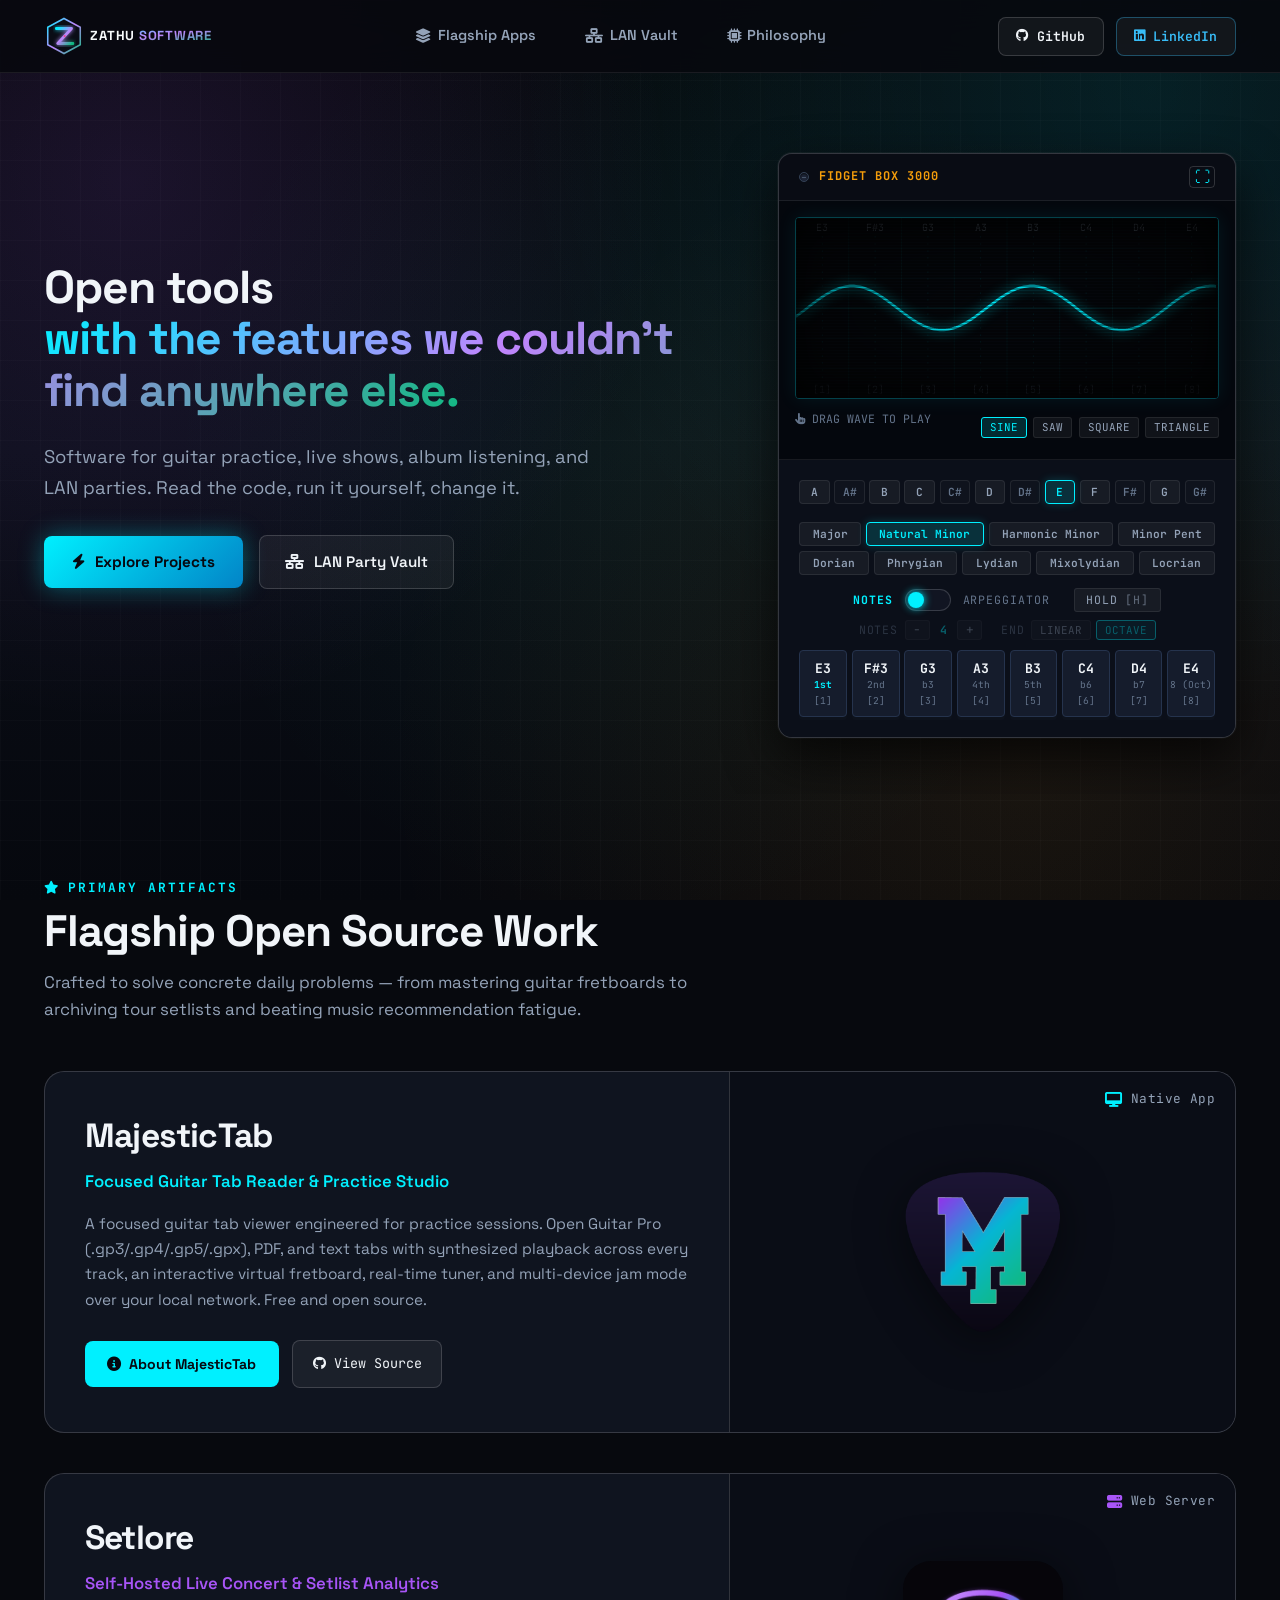
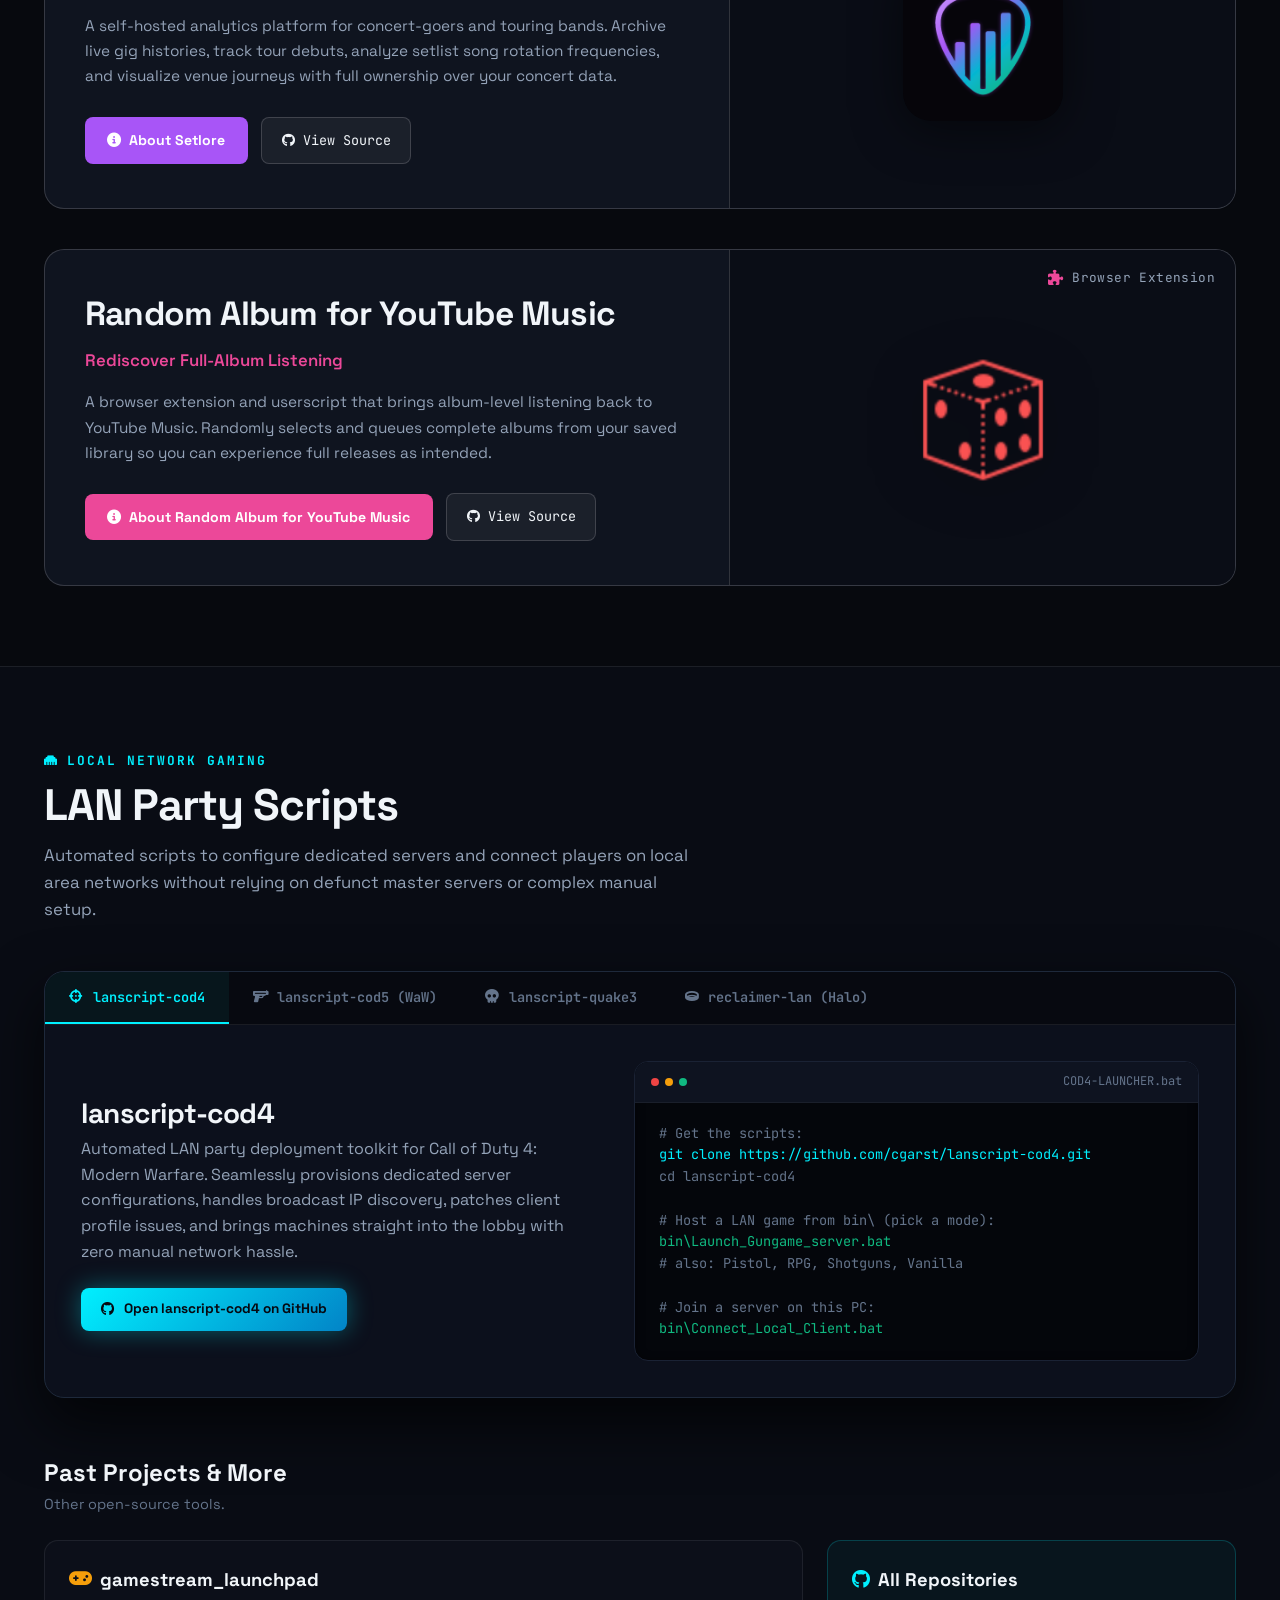
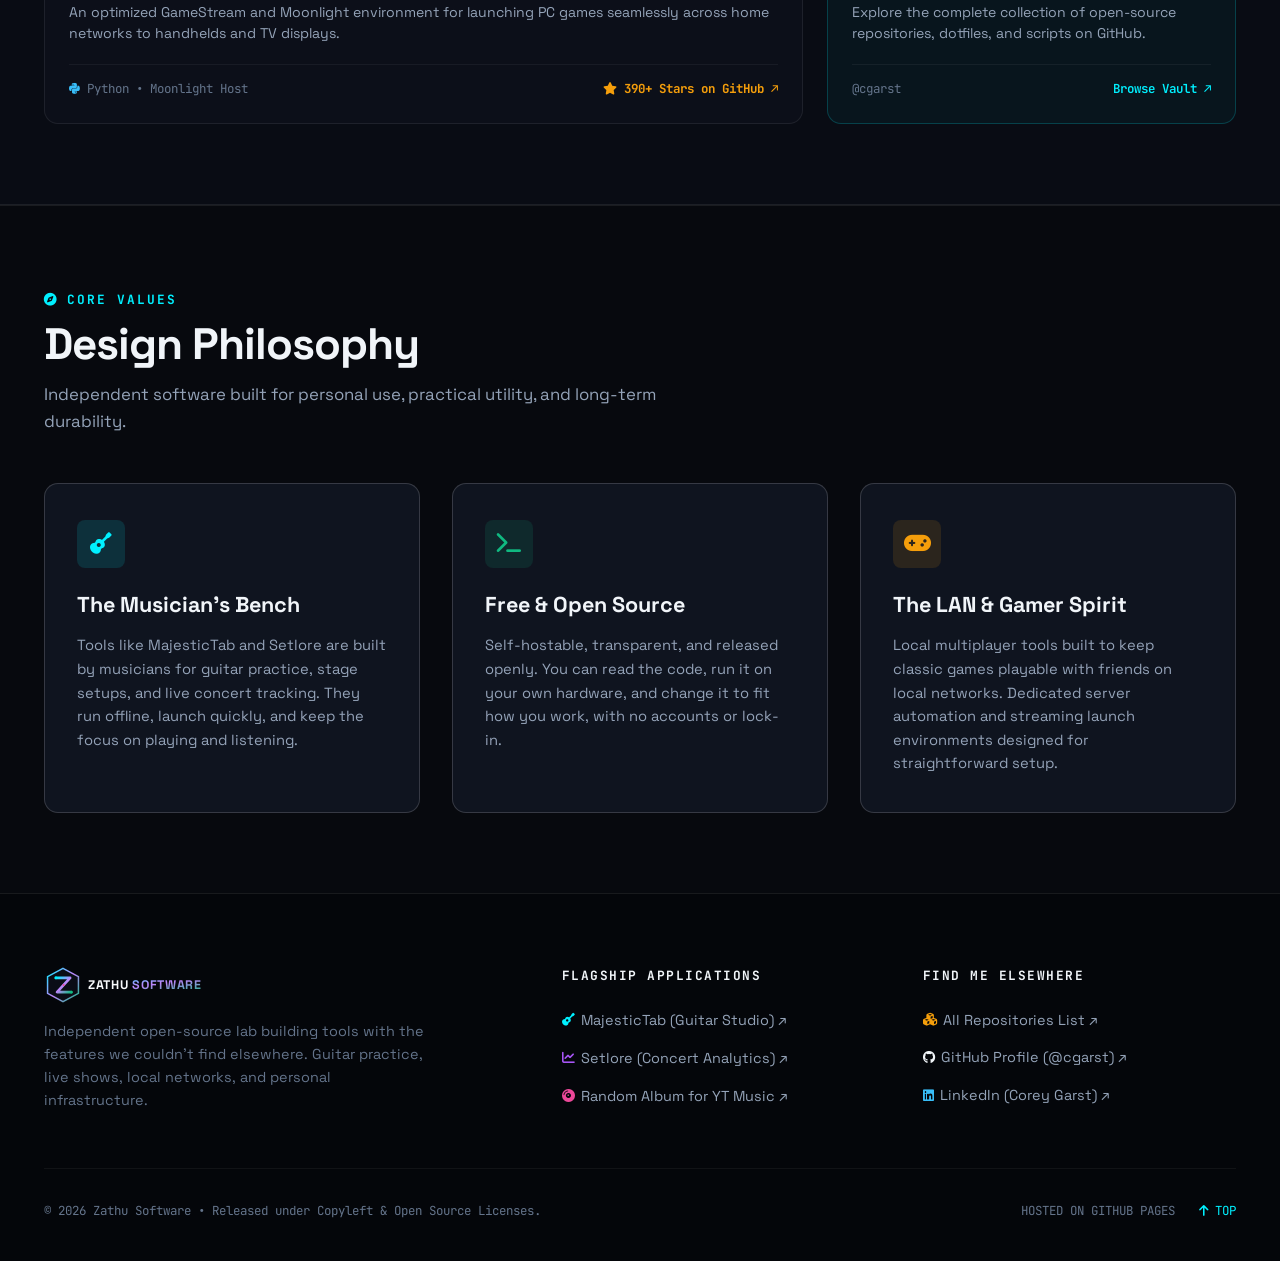
==== commit da6a3756: "Rewrite site copy: drop 'hackers', new hero 'Open tools with the features we couldn't find anywhere " ====
--- a/index.html
+++ b/index.html
@@ -3,9 +3,9 @@
 <head>
   <meta charset="UTF-8">
   <meta name="viewport" content="width=device-width, initial-scale=1.0, maximum-scale=1.0, user-scalable=no, viewport-fit=cover">
-  <title>Zathu Software | Indie Dev Lab for Musicians, Hackers & Gamers</title>
+  <title>Zathu Software | Open Tools for Features You Can't Find Elsewhere</title>
   
-  <meta name="description" content="Zathu Software is an independent open-source lab crafting software for guitarists, concert-goers, LAN gamers, and hackers. Home of MajesticTab, Setlore, LAN scripts, and hackable utilities.">
+  <meta name="description" content="Zathu Software is an independent open-source lab building tools with the features we couldn't find elsewhere. Home of MajesticTab, Setlore, LAN scripts, and self-hostable utilities.">
   <meta name="keywords" content="Zathu Software, MajesticTab, Setlore, guitar tabs, open source, LAN party scripts, cod4, cod5, quake 3, indie developer, cgarst">
   <meta name="author" content="cgarst">
   <meta name="theme-color" content="#07090e">
@@ -13,14 +13,14 @@
   <!-- Open Graph / Social Cards -->
   <meta property="og:type" content="website">
   <meta property="og:url" content="https://zathu.net/">
-  <meta property="og:title" content="Zathu Software | Indie Dev for Musicians, Hackers & Gamers">
-  <meta property="og:description" content="Independent open-source lab crafting local-first tools for guitarists, gig-goers, LAN party warriors, and hackers.">
+  <meta property="og:title" content="Zathu Software | Open Tools for Features You Can't Find Elsewhere">
+  <meta property="og:description" content="Independent open-source lab building local-first tools with the features we couldn't find elsewhere.">
   <meta property="og:image" content="https://majestictab.zathu.net/img/screenshots/gp_scroll.png">
 
   <!-- Twitter -->
   <meta name="twitter:card" content="summary_large_image">
-  <meta name="twitter:title" content="Zathu Software | Indie Dev for Musicians, Hackers & Gamers">
-  <meta name="twitter:description" content="Independent open-source lab crafting local-first tools for guitarists, gig-goers, LAN party warriors, and hackers.">
+  <meta name="twitter:title" content="Zathu Software | Open Tools for Features You Can't Find Elsewhere">
+  <meta name="twitter:description" content="Independent open-source lab building local-first tools with the features we couldn't find elsewhere.">
 
   <!-- Favicon -->
   <link rel="icon" type="image/svg+xml" href="assets/favicon.svg">
@@ -109,12 +109,12 @@
         <div class="hero-content">
 
           <h1 class="hero-title">
-            Crafted for <br>
-            <span class="hero-title-gradient">Musicians, Hackers & Gamers.</span>
+            Open tools <br>
+            <span class="hero-title-gradient">with the features we couldn't find anywhere else.</span>
           </h1>
 
           <p class="hero-subtitle">
-            Independent, open-source software built for guitar practice, local network gaming, and personal infrastructure. Focused tools made for personal use and shared freely with the community.
+            Software for guitar practice, live shows, album listening, and LAN parties. Read the code, run it yourself, change it.
           </p>
 
           <div class="hero-action-row">
@@ -606,7 +606,7 @@
           <div class="philosophy-icon-wrap p-icon-hacker">
             <i class="fa-solid fa-terminal"></i>
           </div>
-          <h3 class="philosophy-title">The Hacker Craft</h3>
+          <h3 class="philosophy-title">Free &amp; Open Source</h3>
           <p class="philosophy-desc">
             Self-hostable, transparent, and released openly. You can read the code, run it on your own hardware, and change it to fit how you work, with no accounts or lock-in.
           </p>
@@ -656,7 +656,7 @@
             </svg>
           </a>
           <p class="footer-brand-desc">
-            Independent open-source lab for musicians, hackers, and gamers. Focused tools for guitar practice, local networks, and personal infrastructure.
+            Independent open-source lab building tools with the features we couldn't find elsewhere. Guitar practice, live shows, local networks, and personal infrastructure.
           </p>
         </div>
 
--- a/css/style.css
+++ b/css/style.css
@@ -239,10 +239,10 @@
 
 
 .hero-title {
-  font-size: clamp(2.5rem, 5vw, 4.2rem);
+  font-size: clamp(2rem, 3.6vw, 3.1rem);
   font-weight: 800;
-  line-height: 1.08;
-  letter-spacing: -1.5px;
+  line-height: 1.12;
+  letter-spacing: -1px;
   margin-bottom: 1.5rem;
 }
 
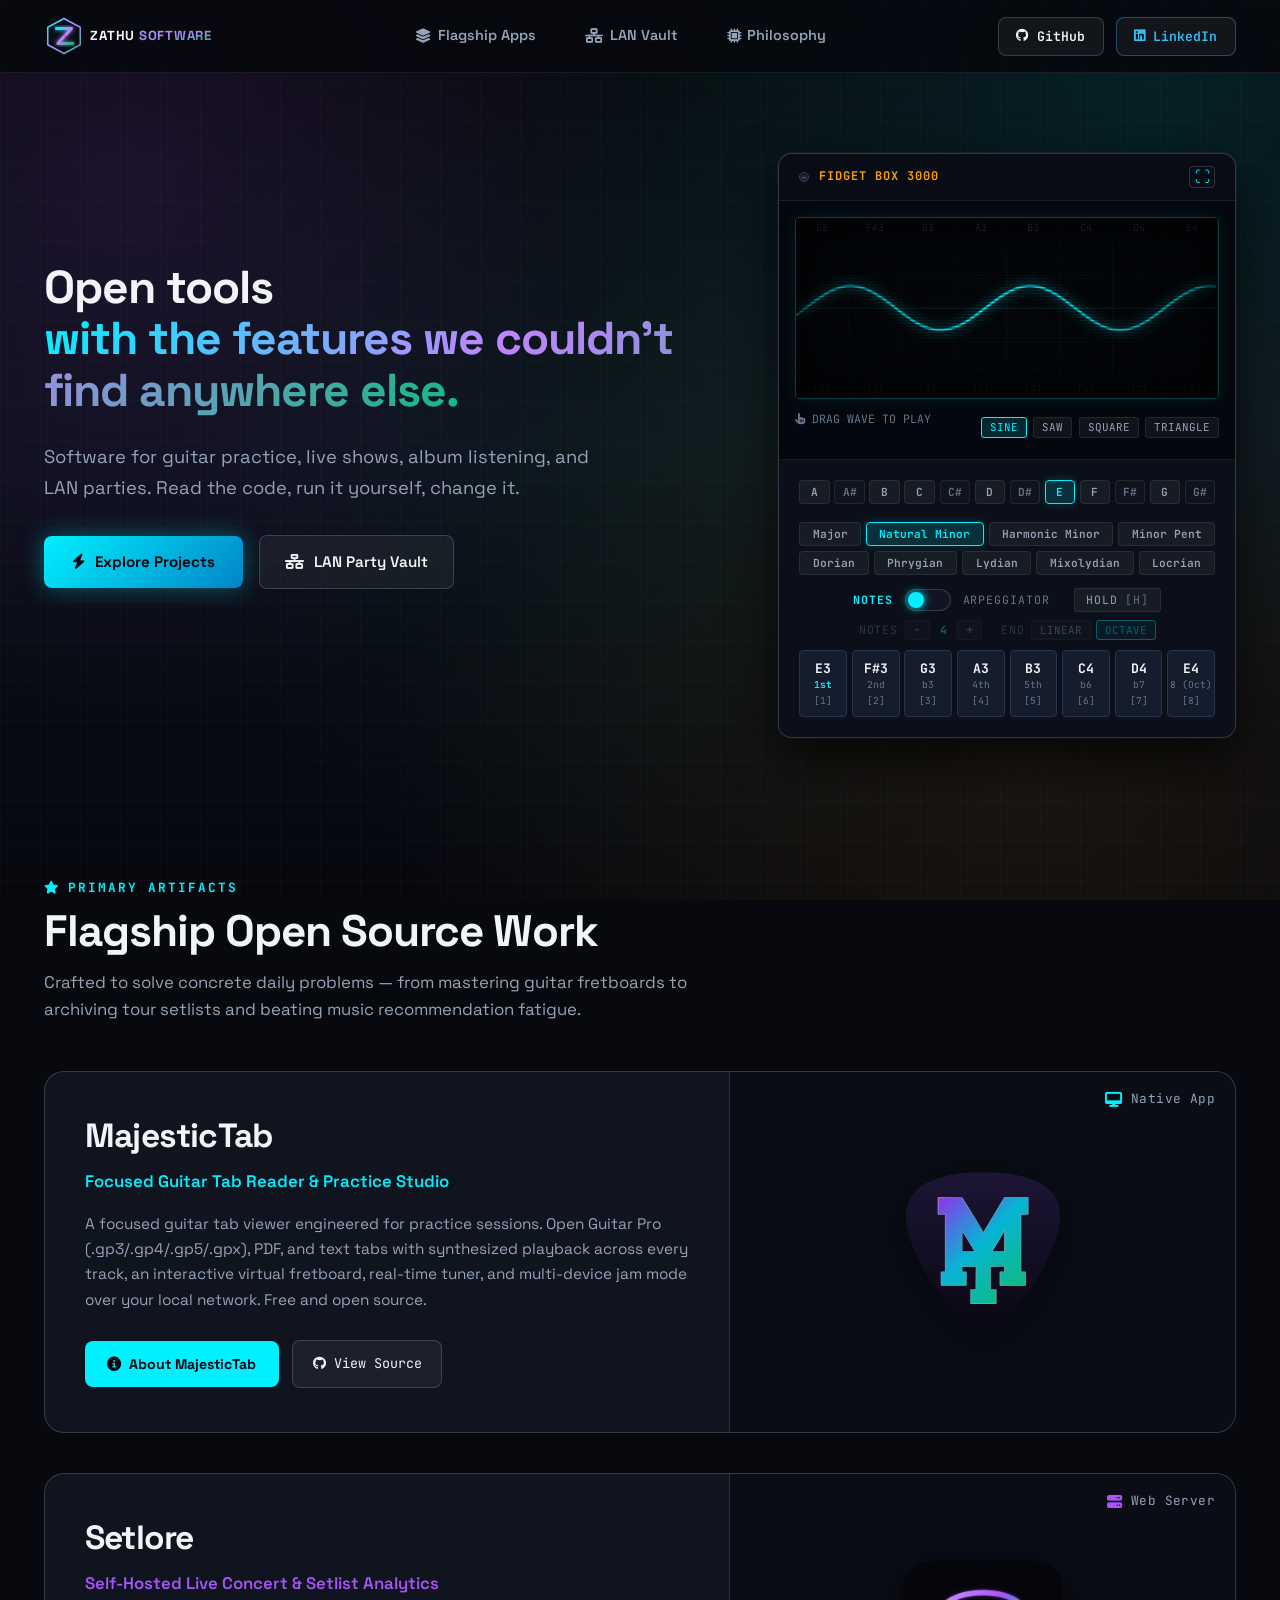
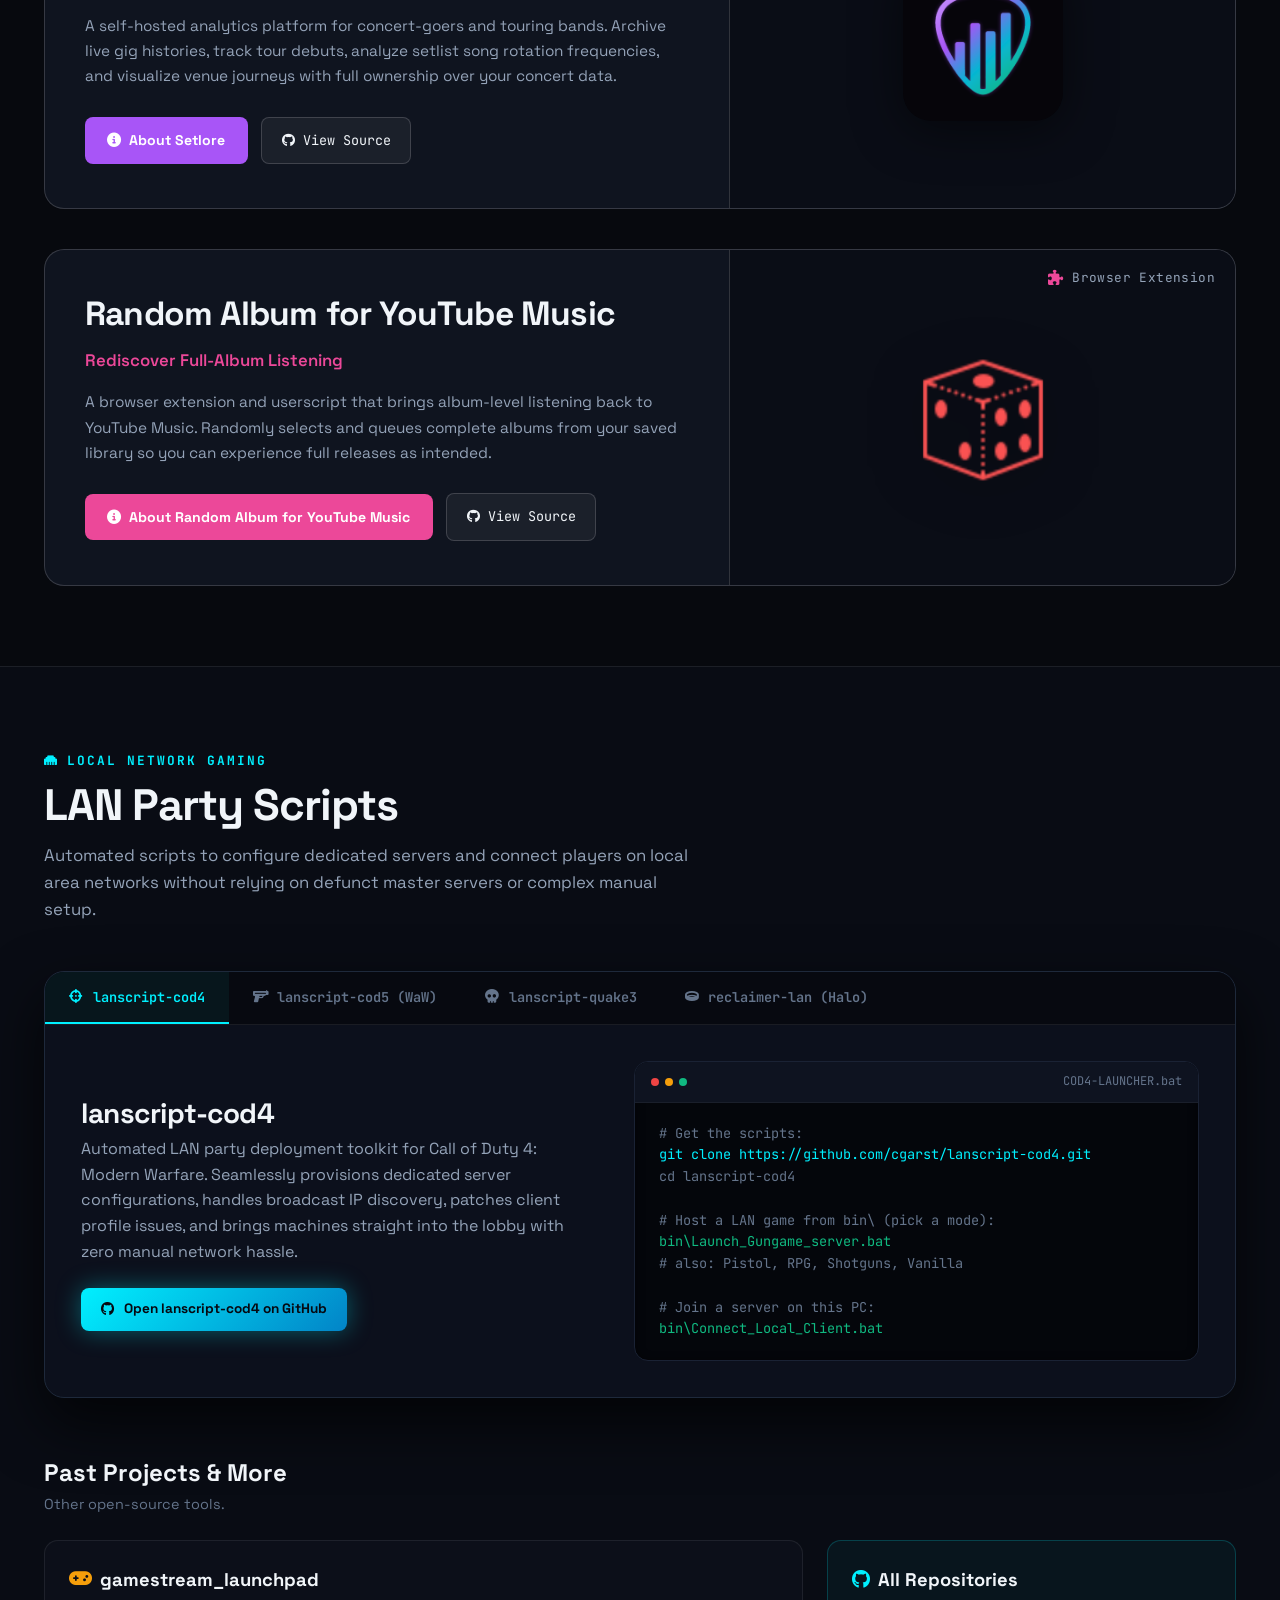
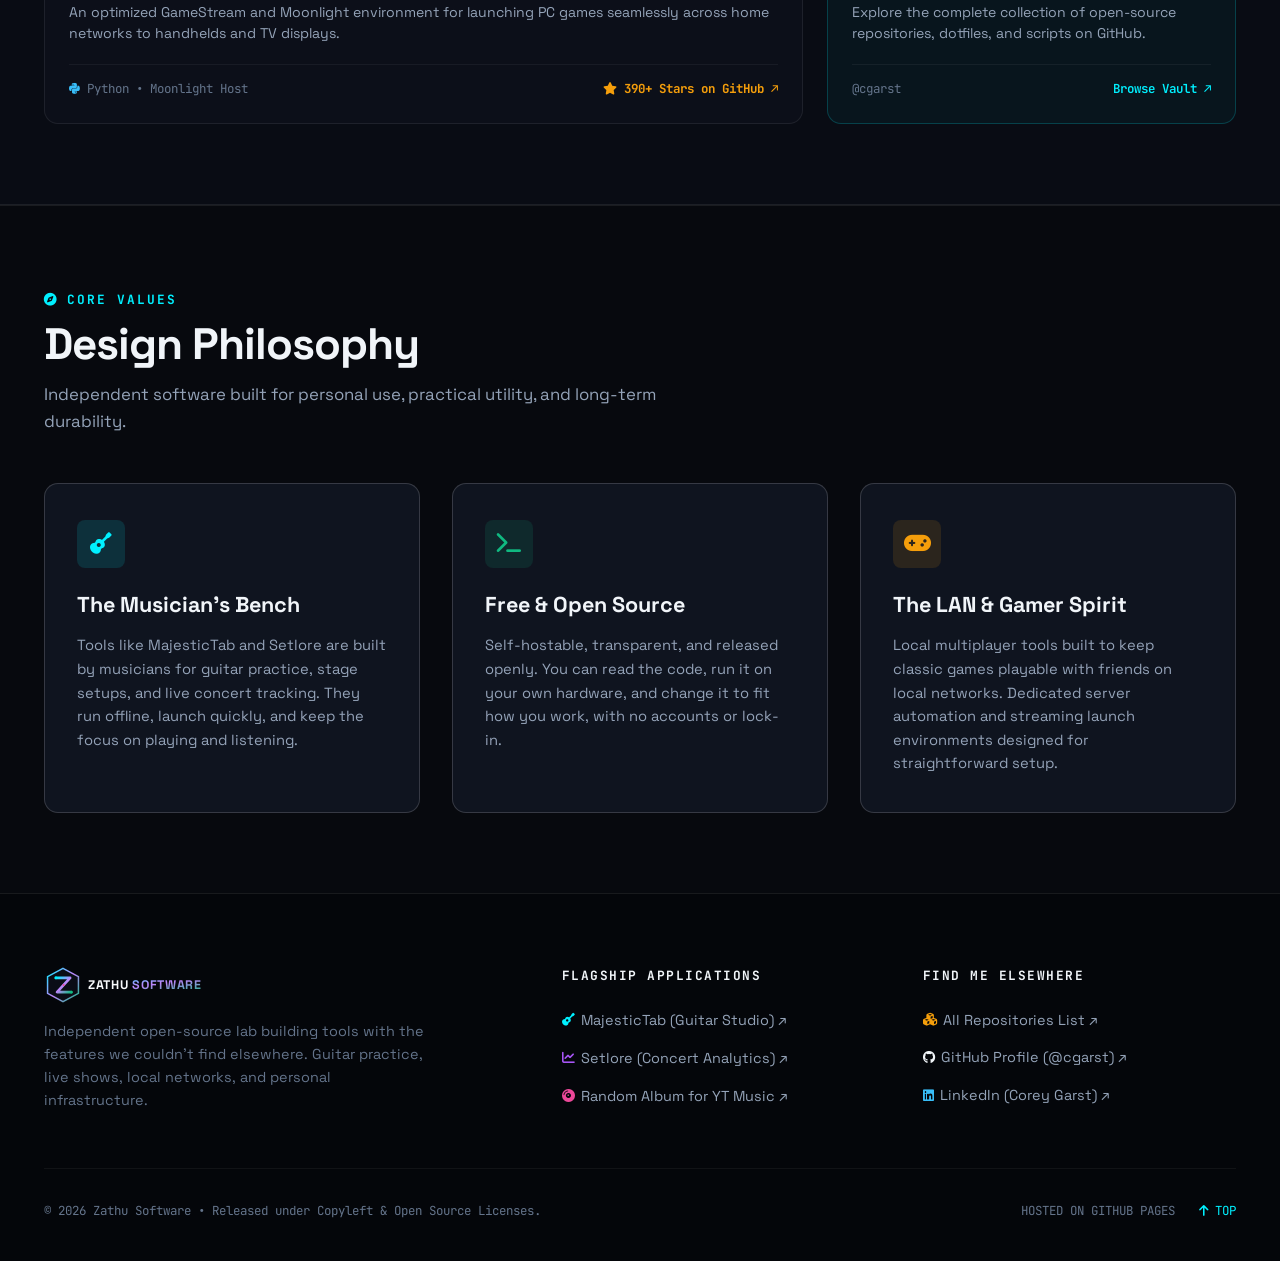
==== commit 09c52c7c: "Split synth into ES modules; add /synth/ standalone PWA - js/synth/*: engine, voices, ribbon, scope," ====
--- a/index.html
+++ b/index.html
@@ -35,6 +35,8 @@
   <link rel="stylesheet" href="https://cdnjs.cloudflare.com/ajax/libs/font-awesome/6.5.1/css/all.min.css">
 
   <!-- Custom Styles -->
+  <link rel="stylesheet" href="css/base.css">
+  <link rel="stylesheet" href="css/synth.css">
   <link rel="stylesheet" href="css/style.css">
 </head>
 <body>
@@ -131,96 +133,8 @@
         </div>
 
         <!-- Right: Hardware Chassis with Interactive Oscilloscope & Jam Synth -->
-        <div class="hero-hardware-panel">
-          <div class="hardware-chassis-card">
-            
-            <div class="hardware-rack-header">
-              <div class="rack-header-left">
-                <div class="rack-screw"></div>
-                <span class="rack-title">FIDGET BOX 3000</span>
-              </div>
-              <div class="rack-header-right">
-                <button type="button" class="rack-max-btn" id="scope-maximize-btn" aria-pressed="false" aria-label="Maximize synth rack to full viewport" title="Maximize to full viewport">⛶</button>
-              </div>
-            </div>
-
-            <!-- Canvas Visualizer Screen with Permanent CRT Phosphor Tube -->
-            <div class="oscilloscope-screen-wrapper">
-              <div class="oscilloscope-crt-frame">
-                <canvas id="oscilloscope-canvas" class="oscilloscope-canvas" width="460" height="180" style="cursor: crosshair;"></canvas>
-                <div class="oscilloscope-crt-scanlines" aria-hidden="true"></div>
-              </div>
-              
-              <div class="oscilloscope-meta">
-                <span id="scope-status-text"><i class="fa-solid fa-hand-pointer"></i> DRAG WAVE TO PLAY</span>
-                <div class="scope-wave-selector">
-                  <button class="scope-btn active" data-wave="sine" title="Pure smooth sine wave">SINE</button>
-                  <button class="scope-btn" data-wave="sawtooth" title="Bright rich sawtooth wave">SAW</button>
-                  <button class="scope-btn" data-wave="square" title="Crunchy 8-bit square wave">SQUARE</button>
-                  <button class="scope-btn" data-wave="triangle" title="Warm mellow triangle wave">TRIANGLE</button>
-                </div>
-              </div>
-            </div>
-
-            <!-- Interactive Scale & Mode Synthesizer Controls -->
-            <div class="synth-bar-controls">
-              <div class="mode-switcher-bar">
-                <div class="key-btn-group" id="key-buttons-group" role="group" aria-label="Musical Key">
-                  <button type="button" class="mode-btn key-btn" data-root="A" title="Key of A" aria-pressed="false">A</button>
-                  <button type="button" class="mode-btn key-btn key-btn-sharp" data-root="A#" title="Key of A# / Bb" aria-pressed="false">A#</button>
-                  <button type="button" class="mode-btn key-btn" data-root="B" title="Key of B" aria-pressed="false">B</button>
-                  <button type="button" class="mode-btn key-btn" data-root="C" title="Key of C" aria-pressed="false">C</button>
-                  <button type="button" class="mode-btn key-btn key-btn-sharp" data-root="C#" title="Key of C# / Db" aria-pressed="false">C#</button>
-                  <button type="button" class="mode-btn key-btn" data-root="D" title="Key of D" aria-pressed="false">D</button>
-                  <button type="button" class="mode-btn key-btn key-btn-sharp" data-root="D#" title="Key of D# / Eb" aria-pressed="false">D#</button>
-                  <button type="button" class="mode-btn key-btn active" data-root="E" title="Key of E" aria-pressed="true">E</button>
-                  <button type="button" class="mode-btn key-btn" data-root="F" title="Key of F" aria-pressed="false">F</button>
-                  <button type="button" class="mode-btn key-btn key-btn-sharp" data-root="F#" title="Key of F# / Gb" aria-pressed="false">F#</button>
-                  <button type="button" class="mode-btn key-btn" data-root="G" title="Key of G" aria-pressed="false">G</button>
-                  <button type="button" class="mode-btn key-btn key-btn-sharp" data-root="G#" title="Key of G# / Ab" aria-pressed="false">G#</button>
-                </div>
-                <div class="mode-btn-group" id="mode-buttons-group">
-                  <button class="mode-btn" data-mode="major" title="Major (Ionian)">Major</button>
-                  <button class="mode-btn active" data-mode="minor" title="Natural Minor (Aeolian)">Natural Minor</button>
-                  <button class="mode-btn" data-mode="harmonic_minor" title="Harmonic Minor">Harmonic Minor</button>
-                  <button class="mode-btn" data-mode="minor_pentatonic" title="Minor Pentatonic">Minor Pent</button>
-                  <button class="mode-btn" data-mode="dorian" title="Dorian">Dorian</button>
-                  <button class="mode-btn" data-mode="phrygian" title="Phrygian">Phrygian</button>
-                  <button class="mode-btn" data-mode="lydian" title="Lydian (#4)">Lydian</button>
-                  <button class="mode-btn" data-mode="mixolydian" title="Mixolydian">Mixolydian</button>
-                  <button class="mode-btn" data-mode="locrian" title="Locrian">Locrian</button>
-                </div>
-              </div>
-
-              <!-- Keys behavior slider: single notes vs. 6-note arpeggio -->
-              <div class="arp-switcher" role="group" aria-label="Key behavior">
-                <span id="arp-label-notes" class="arp-label active">NOTES</span>
-                <label class="arp-switch" title="Slide to switch keys between single notes and a 6-note arpeggio">
-                  <input type="checkbox" id="arp-toggle" aria-label="Arpeggiator mode">
-                  <span class="arp-slider"></span>
-                </label>
-                <span id="arp-label-arp" class="arp-label">ARPEGGIATOR</span>
-                <button type="button" class="hold-btn" id="hold-btn" aria-pressed="false" aria-keyshortcuts="H" title="Freeze the sounds playing right now until HOLD is switched off (H)">HOLD <span class="hold-key-hint">[H]</span></button>
-              </div>
-
-              <!-- Arpeggio options (active only in ARPEGGIATOR mode) -->
-              <div class="arp-options is-off" id="arp-options" role="group" aria-label="Arpeggio options">
-                <span class="arp-opt-label">NOTES</span>
-                <button type="button" class="arp-opt-btn arp-step-btn" id="arp-notes-dec" aria-label="Fewer notes">&minus;</button>
-                <span class="arp-notes-val" id="arp-notes-val" aria-live="polite">4</span>
-                <button type="button" class="arp-opt-btn arp-step-btn" id="arp-notes-inc" aria-label="More notes">+</button>
-                <span class="arp-opt-label arp-opt-gap">END</span>
-                <div class="arp-end-group">
-                  <button type="button" class="arp-opt-btn arp-end-btn" data-end="linear" aria-pressed="false" title="Keep climbing in thirds">LINEAR</button>
-                  <button type="button" class="arp-opt-btn arp-end-btn active" data-end="octave" aria-pressed="true" title="Finish on the octave, spreading the notes through it">OCTAVE</button>
-                </div>
-              </div>
-
-              <!-- Interactive Number Buttons [1] through [8] (Click or Keys 1-8) -->
-              <div class="synth-keys-grid" id="synth-keys-container"></div>
-            </div>
-
-          </div>
+        <div class="hero-hardware-panel" id="synth-mount">
+          <!-- Synth rack is mounted here by js/site.js (see js/synth/) -->
         </div>
 
       </div>
@@ -723,6 +637,6 @@
   </footer>
 
   <!-- App Script -->
-  <script src="js/app.js"></script>
+  <script type="module" src="js/site.js"></script>
 </body>
 </html>
--- a/css/base.css
+++ b/css/base.css
@@ -0,0 +1,126 @@
+/* Shared by the site and the /synth app: design tokens, reset, page background. */
+/* ==========================================================================
+   ZATHU SOFTWARE - INDUSTRIAL CYBER-AUDIO / HACKER / GAMER DESIGN SYSTEM
+   ========================================================================== */
+
+:root {
+  /* Color Palette */
+  --bg-dark: #07090e;
+  --bg-chassis: #0d111a;
+  --bg-panel: #131826;
+  --bg-panel-elevated: #1a2235;
+  --bg-card: rgba(19, 24, 38, 0.75);
+  
+  --border-dim: rgba(255, 255, 255, 0.08);
+  --border-mid: rgba(255, 255, 255, 0.16);
+  --border-glow: rgba(0, 240, 255, 0.3);
+
+  /* Cyber & Analog Accent Neon */
+  --neon-cyan: #00f0ff;
+  --neon-cyan-glow: rgba(0, 240, 255, 0.4);
+  --neon-emerald: #10b981;
+  --neon-emerald-glow: rgba(16, 185, 129, 0.4);
+  --neon-amber: #f59e0b;
+  --neon-amber-glow: rgba(245, 158, 11, 0.45);
+  --neon-magenta: #ec4899;
+  --neon-magenta-glow: rgba(236, 72, 153, 0.45);
+  --neon-purple: #a855f7;
+  --neon-purple-glow: rgba(168, 85, 247, 0.4);
+
+  /* Text Colors */
+  --text-main: #f1f5f9;
+  --text-muted: #94a3b8;
+  --text-dim: #64748b;
+  --text-code: #38bdf8;
+
+  /* Typography */
+  --font-display: 'Space Grotesk', -apple-system, BlinkMacSystemFont, sans-serif;
+  --font-mono: 'JetBrains Mono', 'Fira Code', monospace;
+  --font-accent: 'Chakra Petch', 'Space Grotesk', sans-serif;
+
+  /* Layout */
+  --max-width: 1240px;
+  --header-height: 72px;
+  --radius-sm: 4px;
+  --radius-md: 8px;
+  --radius-lg: 14px;
+  --radius-xl: 20px;
+}
+
+/* Base & Reset */
+*, *::before, *::after {
+  box-sizing: border-box;
+  margin: 0;
+  padding: 0;
+}
+
+html {
+  scroll-behavior: smooth;
+  font-size: 16px;
+  background-color: var(--bg-dark);
+  color: var(--text-main);
+  font-family: var(--font-display);
+  -webkit-font-smoothing: antialiased;
+  -moz-osx-font-smoothing: grayscale;
+}
+
+body {
+  min-height: 100vh;
+  background: 
+    radial-gradient(circle at 10% 20%, rgba(168, 85, 247, 0.12) 0%, transparent 40%),
+    radial-gradient(circle at 90% 10%, rgba(0, 240, 255, 0.10) 0%, transparent 45%),
+    radial-gradient(circle at 50% 50%, rgba(16, 185, 129, 0.06) 0%, transparent 60%),
+    radial-gradient(circle at 80% 85%, rgba(245, 158, 11, 0.08) 0%, transparent 50%),
+    linear-gradient(180deg, #06070a 0%, #0a0e17 50%, #06080e 100%);
+  background-attachment: fixed;
+  overflow-x: hidden;
+  position: relative;
+  line-height: 1.6;
+}
+
+/* Subtle PCB / Grid Pattern in background */
+body::before {
+  content: '';
+  position: fixed;
+  top: 0;
+  left: 0;
+  right: 0;
+  bottom: 0;
+  background-image: 
+    linear-gradient(rgba(255, 255, 255, 0.018) 1px, transparent 1px),
+    linear-gradient(90deg, rgba(255, 255, 255, 0.018) 1px, transparent 1px);
+  background-size: 40px 40px;
+  pointer-events: none;
+  z-index: 0;
+}
+
+/* Links & Typography */
+a {
+  color: inherit;
+  text-decoration: none;
+  transition: all 0.2s cubic-bezier(0.16, 1, 0.3, 1);
+}
+
+code, pre, .font-mono {
+  font-family: var(--font-mono);
+}
+
+.font-accent {
+  font-family: var(--font-accent);
+}
+
+/* No pinch or double-tap zoom: allow scrolling only */
+html,
+body {
+  touch-action: pan-x pan-y;
+}
+
+/* Container */
+.container {
+  width: 100%;
+  max-width: var(--max-width);
+  margin: 0 auto;
+  padding: 0 1.5rem;
+  position: relative;
+  z-index: 2;
+}
--- a/css/synth.css
+++ b/css/synth.css
@@ -0,0 +1,623 @@
+/* The synth rack (FIDGET BOX 3000). Shared by the site's hero and the /synth app. */
+/* Hero Hardware Rack Card / Oscilloscope */
+.hardware-chassis-card {
+  background: var(--bg-chassis);
+  border: 1px solid var(--border-mid);
+  border-radius: var(--radius-lg);
+  box-shadow: 
+    0 20px 50px rgba(0, 0, 0, 0.7),
+    0 0 0 1px rgba(255, 255, 255, 0.05),
+    inset 0 1px 0 rgba(255, 255, 255, 0.1);
+  overflow: hidden;
+  position: relative;
+}
+
+.hardware-rack-header {
+  background: #090c14;
+  padding: 0.75rem 1.25rem;
+  border-bottom: 1px solid var(--border-dim);
+  display: flex;
+  justify-content: space-between;
+  align-items: center;
+  font-family: var(--font-mono);
+  font-size: 0.75rem;
+}
+
+.rack-header-left {
+  display: flex;
+  align-items: center;
+  gap: 0.6rem;
+  color: var(--text-muted);
+}
+
+.rack-screw {
+  width: 10px;
+  height: 10px;
+  background: #1e2638;
+  border-radius: 50%;
+  border: 1px solid #334155;
+  box-shadow: inset 0 1px 2px rgba(0,0,0,0.8);
+  position: relative;
+}
+
+.rack-screw::before {
+  content: '';
+  position: absolute;
+  top: 4px; left: 2px; right: 2px; height: 1px;
+  background: #475569;
+}
+
+.rack-title {
+  font-weight: 700;
+  letter-spacing: 1px;
+  color: var(--neon-amber);
+}
+
+.rack-header-right {
+  display: flex;
+  align-items: center;
+  gap: 0.5rem;
+}
+
+.led-cluster {
+  display: flex;
+  gap: 0.35rem;
+}
+
+.led {
+  width: 6px;
+  height: 6px;
+  border-radius: 50%;
+}
+
+.led-cyan { background: var(--neon-cyan); box-shadow: 0 0 6px var(--neon-cyan); }
+.led-magenta { background: var(--neon-magenta); box-shadow: 0 0 6px var(--neon-magenta); }
+.led-green { background: var(--neon-emerald); box-shadow: 0 0 6px var(--neon-emerald); }
+
+/* Oscilloscope Display with Permanent CRT Phosphor Tube */
+.oscilloscope-screen-wrapper {
+  background: #04070d;
+  position: relative;
+  padding: 1rem;
+  border-bottom: 1px solid var(--border-dim);
+}
+
+.oscilloscope-crt-frame {
+  position: relative;
+  overflow: hidden;
+  border-radius: var(--radius-sm);
+  border: 1px solid rgba(0, 240, 255, 0.25);
+  box-shadow: 
+    inset 0 0 40px rgba(0, 0, 0, 0.95),
+    inset 0 0 15px rgba(0, 240, 255, 0.1),
+    0 0 20px rgba(0, 240, 255, 0.08);
+}
+
+.oscilloscope-canvas {
+  width: 100%;
+  height: 180px;
+  display: block;
+  background: #020509;
+}
+
+/* Permanent CRT Phosphor Scanlines & Bezel Vignette */
+.oscilloscope-crt-scanlines {
+  position: absolute;
+  top: 0;
+  left: 0;
+  right: 0;
+  bottom: 0;
+  pointer-events: none;
+  background: 
+    linear-gradient(rgba(18, 16, 16, 0) 50%, rgba(0, 0, 0, 0.38) 50%),
+    radial-gradient(ellipse at center, rgba(0, 240, 255, 0.03) 0%, rgba(0, 0, 0, 0.55) 90%);
+  background-size: 100% 3px, 100% 100%;
+  border-radius: var(--radius-sm);
+  box-shadow: 
+    inset 0 0 35px rgba(0, 0, 0, 0.95),
+    inset 0 1px 1px rgba(255, 255, 255, 0.12);
+  mix-blend-mode: hard-light;
+}
+
+.oscilloscope-meta {
+  display: flex;
+  justify-content: space-between;
+  align-items: center;
+  margin-top: 0.75rem;
+  font-family: var(--font-mono);
+  font-size: 0.72rem;
+  color: var(--text-dim);
+}
+
+.scope-wave-selector {
+  display: flex;
+  gap: 0.4rem;
+}
+
+.scope-btn {
+  background: rgba(255, 255, 255, 0.05);
+  border: 1px solid var(--border-dim);
+  color: var(--text-muted);
+  font-family: var(--font-mono);
+  font-size: 0.68rem;
+  padding: 0.15rem 0.5rem;
+  border-radius: 3px;
+  cursor: pointer;
+  transition: all 0.2s;
+}
+
+.scope-btn.active, .scope-btn:hover {
+  background: rgba(0, 240, 255, 0.15);
+  color: var(--neon-cyan);
+  border-color: var(--neon-cyan);
+}
+
+/* Interactive Key of E Scale / Mode Synthesizer */
+.synth-bar-controls {
+  padding: 1.25rem;
+  background: #0b0f19;
+}
+
+.mode-switcher-bar {
+  display: flex;
+  align-items: center;
+  justify-content: space-between;
+  flex-wrap: wrap;
+  gap: 0.5rem;
+  margin-bottom: 0.85rem;
+  font-family: var(--font-mono);
+}
+
+.mode-bar-label {
+  font-size: 0.72rem;
+  color: var(--text-dim);
+  text-transform: uppercase;
+  letter-spacing: 0.8px;
+  display: flex;
+  align-items: center;
+  gap: 0.4rem;
+  font-weight: 700;
+}
+
+.root-key-selector {
+  display: flex;
+  align-items: center;
+  gap: 0.35rem;
+}
+
+.synth-select {
+  background: #111827;
+  border: 1px solid var(--border-mid);
+  color: var(--neon-cyan);
+  font-family: var(--font-mono);
+  font-size: 0.72rem;
+  font-weight: 700;
+  padding: 0.2rem 0.5rem;
+  border-radius: var(--radius-sm);
+  cursor: pointer;
+  outline: none;
+  transition: all 0.2s ease;
+}
+
+.synth-select:hover, .synth-select:focus {
+  border-color: var(--neon-cyan);
+  box-shadow: 0 0 8px rgba(0, 240, 255, 0.25);
+}
+
+.mode-btn-group {
+  display: flex;
+  align-items: center;
+  gap: 0.3rem;
+  flex-wrap: wrap;
+}
+
+.mode-btn {
+  background: rgba(255, 255, 255, 0.05);
+  border: 1px solid var(--border-dim);
+  color: var(--text-muted);
+  font-family: var(--font-mono);
+  font-size: 0.7rem;
+  font-weight: 600;
+  padding: 0.25rem 0.5rem;
+  border-radius: var(--radius-sm);
+  cursor: pointer;
+  transition: all 0.18s ease;
+}
+
+.mode-btn:hover {
+  background: rgba(255, 255, 255, 0.1);
+  color: var(--text-main);
+  border-color: var(--border-mid);
+}
+
+.mode-btn.active {
+  background: rgba(0, 240, 255, 0.15);
+  color: var(--neon-cyan);
+  border-color: var(--neon-cyan);
+  box-shadow: 0 0 10px rgba(0, 240, 255, 0.2);
+}
+
+/* Number buttons row: strictly flex single-row on desktop */
+.synth-keys-grid {
+  display: flex;
+  flex-wrap: nowrap;
+  gap: 0.3rem;
+  width: 100%;
+}
+
+.synth-key {
+  flex: 1 1 0;
+  min-width: 0;
+  background: #151c2c;
+  border: 1px solid #25334d;
+  border-radius: var(--radius-sm);
+  padding: 0.55rem 0.1rem;
+  display: flex;
+  flex-direction: column;
+  align-items: center;
+  justify-content: center;
+  cursor: pointer;
+  user-select: none;
+  transition: all 0.12s ease;
+  box-shadow: 0 3px 0 #0d121c;
+  text-align: center;
+  overflow: hidden;
+}
+
+.synth-key:hover {
+  background: #1c273e;
+  border-color: var(--neon-cyan);
+}
+
+.synth-key:active, .synth-key.key-pressed, .synth-key.key-held {
+  transform: translateY(2px);
+  box-shadow: 0 1px 0 #0d121c;
+  background: rgba(0, 240, 255, 0.25);
+  border-color: var(--neon-cyan);
+}
+
+.synth-note-name {
+  font-family: var(--font-mono);
+  font-size: 0.82rem;
+  font-weight: 700;
+  color: var(--text-main);
+  white-space: nowrap;
+}
+
+.synth-key-degree {
+  font-family: var(--font-mono);
+  font-size: 0.6rem;
+  color: var(--text-dim);
+  margin-top: 0.1rem;
+  white-space: nowrap;
+}
+
+.synth-key.is-root .synth-key-degree {
+  color: var(--neon-cyan);
+  font-weight: 700;
+}
+
+.synth-key-shortcut {
+  font-family: var(--font-mono);
+  font-size: 0.6rem;
+  color: #64748b;
+  margin-top: 0.15rem;
+}
+
+.arp-switcher {
+  display: flex;
+  align-items: center;
+  justify-content: center;
+  gap: 0.75rem;
+  margin: 0.75rem 0 0.5rem;
+  font-family: var(--font-mono);
+  font-size: 0.72rem;
+  letter-spacing: 0.08em;
+}
+
+.arp-label {
+  color: var(--text-dim);
+  transition: color 0.2s ease;
+}
+
+.arp-label.active {
+  color: var(--neon-cyan);
+  font-weight: 700;
+}
+
+.arp-switch {
+  position: relative;
+  display: inline-block;
+  width: 46px;
+  height: 22px;
+  cursor: pointer;
+}
+
+.arp-switch input {
+  position: absolute;
+  opacity: 0;
+  width: 100%;
+  height: 100%;
+  margin: 0;
+  cursor: pointer;
+}
+
+.arp-slider {
+  position: absolute;
+  inset: 0;
+  background: #111522;
+  border: 1px solid var(--border-mid);
+  border-radius: 999px;
+  transition: background 0.2s ease, border-color 0.2s ease;
+  pointer-events: none;
+}
+
+.arp-slider::before {
+  content: '';
+  position: absolute;
+  top: 2px;
+  left: 2px;
+  width: 16px;
+  height: 16px;
+  border-radius: 50%;
+  background: var(--neon-cyan);
+  box-shadow: 0 0 8px var(--neon-cyan);
+  transition: transform 0.2s ease;
+}
+
+.arp-switch input:checked + .arp-slider {
+  border-color: var(--neon-cyan);
+}
+
+.arp-switch input:checked + .arp-slider::before {
+  transform: translateX(24px);
+}
+
+.arp-switch input:focus-visible + .arp-slider {
+  outline: 2px solid var(--neon-cyan);
+  outline-offset: 2px;
+}
+
+/* Glyph button replacing the LED cluster in the rack header */
+.rack-max-btn {
+  background: transparent;
+  border: 1px solid var(--border-mid);
+  border-radius: 4px;
+  color: var(--neon-cyan);
+  font-size: 0.95rem;
+  line-height: 1;
+  width: 26px;
+  height: 22px;
+  padding: 0;
+  cursor: pointer;
+  transition: background 0.15s ease, box-shadow 0.15s ease;
+}
+
+.rack-max-btn:hover,
+.rack-max-btn:focus-visible {
+  background: rgba(0, 240, 255, 0.12);
+  box-shadow: 0 0 8px rgba(0, 240, 255, 0.35);
+  outline: none;
+}
+
+/* Maximized rack: header + controls stay visible, the scope takes the remaining space */
+body.scope-max-open {
+  overflow: hidden;
+}
+
+.hardware-chassis-card.scope-maximized {
+  position: fixed;
+  inset: 0;
+  z-index: 10000;
+  display: flex;
+  flex-direction: column;
+  border-radius: 0;
+  overflow-y: auto;
+}
+
+.scope-maximized .oscilloscope-screen-wrapper {
+  flex: 1;
+  min-height: 200px;
+  display: flex;
+  flex-direction: column;
+}
+
+.scope-maximized .oscilloscope-crt-frame {
+  flex: 1;
+  min-height: 0;
+}
+
+.scope-maximized .oscilloscope-canvas {
+  position: absolute;
+  inset: 0;
+  width: 100%;
+  height: 100%;
+}
+
+.scope-maximized .oscilloscope-meta {
+  flex-wrap: wrap;
+  gap: 0.5rem;
+}
+
+/* Scope status: always two lines so the layout never shifts */
+#scope-status-text {
+  flex: 1 1 0;
+  min-width: 0;
+  line-height: 1.4;
+  min-height: 2.8em;
+  margin-right: 0.75rem;
+}
+
+.scope-wave-selector {
+  flex-shrink: 0;
+}
+
+/* Key buttons (replace the key dropdown): one even row of 12 chromatic notes */
+.key-btn-group {
+  display: flex;
+  gap: 0.3rem;
+  flex: 1 1 100%;
+  margin-bottom: 0.6rem;
+}
+
+.key-btn-group .key-btn {
+  flex: 1 1 0;
+  min-width: 0;
+  padding: 0.25rem 0;
+  text-align: center;
+}
+
+.key-btn-group .key-btn-sharp {
+  background: rgba(255, 255, 255, 0.02);
+  color: var(--text-dim);
+}
+
+.key-btn-group .key-btn-sharp.active {
+  color: var(--neon-cyan);
+}
+
+/* HOLD button (sustain latch) */
+.hold-btn {
+  margin-left: 0.75rem;
+  background: rgba(255, 255, 255, 0.05);
+  border: 1px solid var(--border-dim);
+  color: var(--text-muted);
+  font-family: var(--font-mono);
+  font-size: 0.72rem;
+  letter-spacing: 0.08em;
+  padding: 0.2rem 0.7rem;
+  border-radius: 3px;
+  cursor: pointer;
+  transition: all 0.2s;
+}
+
+.hold-btn:hover {
+  background: rgba(255, 255, 255, 0.1);
+  color: var(--text-main);
+  border-color: var(--border-mid);
+}
+
+.hold-btn.active {
+  background: rgba(0, 240, 255, 0.15);
+  color: var(--neon-cyan);
+  border-color: var(--neon-cyan);
+}
+
+/* Mode buttons: justify to fill the full row width (wrapped rows stretch too) */
+.mode-btn-group {
+  flex: 1 1 100%;
+}
+
+.mode-btn-group .mode-btn {
+  flex: 1 1 auto;
+  text-align: center;
+}
+
+.hold-key-hint {
+  opacity: 0.6;
+}
+
+/* No keyboard on touch-only devices: hide the [key] hints */
+@media (hover: none) and (pointer: coarse) {
+  .synth-key-shortcut,
+  .hold-key-hint {
+    display: none;
+  }
+}
+
+/* Arpeggio options */
+.arp-options {
+  display: flex;
+  align-items: center;
+  justify-content: center;
+  gap: 0.4rem;
+  margin: 0 0 0.6rem;
+  font-family: var(--font-mono);
+  font-size: 0.72rem;
+  transition: opacity 0.2s ease;
+}
+
+.arp-options.is-off {
+  opacity: 0.35;
+}
+
+.arp-opt-label {
+  color: var(--text-dim);
+  letter-spacing: 0.08em;
+}
+
+.arp-opt-gap {
+  margin-left: 0.75rem;
+}
+
+.arp-notes-val {
+  min-width: 1.2em;
+  text-align: center;
+  color: var(--neon-cyan);
+  font-weight: 700;
+}
+
+.arp-end-group {
+  display: flex;
+  gap: 0.3rem;
+}
+
+.arp-opt-btn {
+  background: rgba(255, 255, 255, 0.05);
+  border: 1px solid var(--border-dim);
+  color: var(--text-muted);
+  font-family: var(--font-mono);
+  font-size: 0.68rem;
+  padding: 0.15rem 0.5rem;
+  border-radius: 3px;
+  cursor: pointer;
+  transition: all 0.2s;
+}
+
+.arp-step-btn {
+  min-width: 1.6rem;
+  padding: 0.15rem 0;
+  font-size: 0.8rem;
+  line-height: 1;
+}
+
+.arp-opt-btn:hover:not(:disabled) {
+  background: rgba(255, 255, 255, 0.1);
+  color: var(--text-main);
+  border-color: var(--border-mid);
+}
+
+.arp-opt-btn.active {
+  background: rgba(0, 240, 255, 0.15);
+  color: var(--neon-cyan);
+  border-color: var(--neon-cyan);
+}
+
+.arp-opt-btn:disabled {
+  cursor: default;
+}
+
+/* − / + : dim and block when the count is at the end of its range */
+.arp-options:not(.is-off) .arp-step-btn:disabled {
+  opacity: 0.3;
+  color: var(--text-dim);
+  background: transparent;
+  border-style: dashed;
+  cursor: not-allowed;
+}
+
+.arp-options:not(.is-off) .arp-step-btn:not(:disabled) {
+  color: var(--neon-cyan);
+  border-color: rgba(0, 240, 255, 0.4);
+  cursor: pointer;
+}
+
+/* /synth app (body.synth-app): the rack always fills the viewport, so no maximize toggle,
+   and the safe areas keep it clear of notches and the home indicator when installed. */
+body.synth-app .rack-max-btn {
+  display: none;
+}
+
+body.synth-app .hardware-chassis-card.scope-maximized {
+  padding: env(safe-area-inset-top) env(safe-area-inset-right) env(safe-area-inset-bottom) env(safe-area-inset-left);
+}
--- a/css/style.css
+++ b/css/style.css
@@ -1,130 +1,4 @@
-/* ==========================================================================
-   ZATHU SOFTWARE - INDUSTRIAL CYBER-AUDIO / HACKER / GAMER DESIGN SYSTEM
-   ========================================================================== */
-
-:root {
-  /* Color Palette */
-  --bg-dark: #07090e;
-  --bg-chassis: #0d111a;
-  --bg-panel: #131826;
-  --bg-panel-elevated: #1a2235;
-  --bg-card: rgba(19, 24, 38, 0.75);
-  
-  --border-dim: rgba(255, 255, 255, 0.08);
-  --border-mid: rgba(255, 255, 255, 0.16);
-  --border-glow: rgba(0, 240, 255, 0.3);
-
-  /* Cyber & Analog Accent Neon */
-  --neon-cyan: #00f0ff;
-  --neon-cyan-glow: rgba(0, 240, 255, 0.4);
-  --neon-emerald: #10b981;
-  --neon-emerald-glow: rgba(16, 185, 129, 0.4);
-  --neon-amber: #f59e0b;
-  --neon-amber-glow: rgba(245, 158, 11, 0.45);
-  --neon-magenta: #ec4899;
-  --neon-magenta-glow: rgba(236, 72, 153, 0.45);
-  --neon-purple: #a855f7;
-  --neon-purple-glow: rgba(168, 85, 247, 0.4);
-
-  /* Text Colors */
-  --text-main: #f1f5f9;
-  --text-muted: #94a3b8;
-  --text-dim: #64748b;
-  --text-code: #38bdf8;
-
-  /* Typography */
-  --font-display: 'Space Grotesk', -apple-system, BlinkMacSystemFont, sans-serif;
-  --font-mono: 'JetBrains Mono', 'Fira Code', monospace;
-  --font-accent: 'Chakra Petch', 'Space Grotesk', sans-serif;
-
-  /* Layout */
-  --max-width: 1240px;
-  --header-height: 72px;
-  --radius-sm: 4px;
-  --radius-md: 8px;
-  --radius-lg: 14px;
-  --radius-xl: 20px;
-}
-
-/* Base & Reset */
-*, *::before, *::after {
-  box-sizing: border-box;
-  margin: 0;
-  padding: 0;
-}
-
-html {
-  scroll-behavior: smooth;
-  font-size: 16px;
-  background-color: var(--bg-dark);
-  color: var(--text-main);
-  font-family: var(--font-display);
-  -webkit-font-smoothing: antialiased;
-  -moz-osx-font-smoothing: grayscale;
-}
-
-body {
-  min-height: 100vh;
-  background: 
-    radial-gradient(circle at 10% 20%, rgba(168, 85, 247, 0.12) 0%, transparent 40%),
-    radial-gradient(circle at 90% 10%, rgba(0, 240, 255, 0.10) 0%, transparent 45%),
-    radial-gradient(circle at 50% 50%, rgba(16, 185, 129, 0.06) 0%, transparent 60%),
-    radial-gradient(circle at 80% 85%, rgba(245, 158, 11, 0.08) 0%, transparent 50%),
-    linear-gradient(180deg, #06070a 0%, #0a0e17 50%, #06080e 100%);
-  background-attachment: fixed;
-  overflow-x: hidden;
-  position: relative;
-  line-height: 1.6;
-}
-
-/* Subtle PCB / Grid Pattern in background */
-body::before {
-  content: '';
-  position: fixed;
-  top: 0;
-  left: 0;
-  right: 0;
-  bottom: 0;
-  background-image: 
-    linear-gradient(rgba(255, 255, 255, 0.018) 1px, transparent 1px),
-    linear-gradient(90deg, rgba(255, 255, 255, 0.018) 1px, transparent 1px);
-  background-size: 40px 40px;
-  pointer-events: none;
-  z-index: 0;
-}
-
-/* Links & Typography */
-a {
-  color: inherit;
-  text-decoration: none;
-  transition: all 0.2s cubic-bezier(0.16, 1, 0.3, 1);
-}
-
-code, pre, .font-mono {
-  font-family: var(--font-mono);
-}
-
-.font-accent {
-  font-family: var(--font-accent);
-}
-
-/* No pinch or double-tap zoom: allow scrolling only */
-html,
-body {
-  touch-action: pan-x pan-y;
-}
-
-/* Container */
-.container {
-  width: 100%;
-  max-width: var(--max-width);
-  margin: 0 auto;
-  padding: 0 1.5rem;
-  position: relative;
-  z-index: 2;
-}
-
-
+/* Site-only styles. Tokens and reset are in base.css; the synth rack is in synth.css. */
 
 /* ==========================================================================
    Navigation Bar
@@ -337,311 +211,6 @@
   font-weight: 600;
 }
 
-/* Hero Hardware Rack Card / Oscilloscope */
-.hardware-chassis-card {
-  background: var(--bg-chassis);
-  border: 1px solid var(--border-mid);
-  border-radius: var(--radius-lg);
-  box-shadow: 
-    0 20px 50px rgba(0, 0, 0, 0.7),
-    0 0 0 1px rgba(255, 255, 255, 0.05),
-    inset 0 1px 0 rgba(255, 255, 255, 0.1);
-  overflow: hidden;
-  position: relative;
-}
-
-.hardware-rack-header {
-  background: #090c14;
-  padding: 0.75rem 1.25rem;
-  border-bottom: 1px solid var(--border-dim);
-  display: flex;
-  justify-content: space-between;
-  align-items: center;
-  font-family: var(--font-mono);
-  font-size: 0.75rem;
-}
-
-.rack-header-left {
-  display: flex;
-  align-items: center;
-  gap: 0.6rem;
-  color: var(--text-muted);
-}
-
-.rack-screw {
-  width: 10px;
-  height: 10px;
-  background: #1e2638;
-  border-radius: 50%;
-  border: 1px solid #334155;
-  box-shadow: inset 0 1px 2px rgba(0,0,0,0.8);
-  position: relative;
-}
-
-.rack-screw::before {
-  content: '';
-  position: absolute;
-  top: 4px; left: 2px; right: 2px; height: 1px;
-  background: #475569;
-}
-
-.rack-title {
-  font-weight: 700;
-  letter-spacing: 1px;
-  color: var(--neon-amber);
-}
-
-.rack-header-right {
-  display: flex;
-  align-items: center;
-  gap: 0.5rem;
-}
-
-.led-cluster {
-  display: flex;
-  gap: 0.35rem;
-}
-
-.led {
-  width: 6px;
-  height: 6px;
-  border-radius: 50%;
-}
-
-.led-cyan { background: var(--neon-cyan); box-shadow: 0 0 6px var(--neon-cyan); }
-.led-magenta { background: var(--neon-magenta); box-shadow: 0 0 6px var(--neon-magenta); }
-.led-green { background: var(--neon-emerald); box-shadow: 0 0 6px var(--neon-emerald); }
-
-/* Oscilloscope Display with Permanent CRT Phosphor Tube */
-.oscilloscope-screen-wrapper {
-  background: #04070d;
-  position: relative;
-  padding: 1rem;
-  border-bottom: 1px solid var(--border-dim);
-}
-
-.oscilloscope-crt-frame {
-  position: relative;
-  overflow: hidden;
-  border-radius: var(--radius-sm);
-  border: 1px solid rgba(0, 240, 255, 0.25);
-  box-shadow: 
-    inset 0 0 40px rgba(0, 0, 0, 0.95),
-    inset 0 0 15px rgba(0, 240, 255, 0.1),
-    0 0 20px rgba(0, 240, 255, 0.08);
-}
-
-.oscilloscope-canvas {
-  width: 100%;
-  height: 180px;
-  display: block;
-  background: #020509;
-}
-
-/* Permanent CRT Phosphor Scanlines & Bezel Vignette */
-.oscilloscope-crt-scanlines {
-  position: absolute;
-  top: 0;
-  left: 0;
-  right: 0;
-  bottom: 0;
-  pointer-events: none;
-  background: 
-    linear-gradient(rgba(18, 16, 16, 0) 50%, rgba(0, 0, 0, 0.38) 50%),
-    radial-gradient(ellipse at center, rgba(0, 240, 255, 0.03) 0%, rgba(0, 0, 0, 0.55) 90%);
-  background-size: 100% 3px, 100% 100%;
-  border-radius: var(--radius-sm);
-  box-shadow: 
-    inset 0 0 35px rgba(0, 0, 0, 0.95),
-    inset 0 1px 1px rgba(255, 255, 255, 0.12);
-  mix-blend-mode: hard-light;
-}
-
-.oscilloscope-meta {
-  display: flex;
-  justify-content: space-between;
-  align-items: center;
-  margin-top: 0.75rem;
-  font-family: var(--font-mono);
-  font-size: 0.72rem;
-  color: var(--text-dim);
-}
-
-.scope-wave-selector {
-  display: flex;
-  gap: 0.4rem;
-}
-
-.scope-btn {
-  background: rgba(255, 255, 255, 0.05);
-  border: 1px solid var(--border-dim);
-  color: var(--text-muted);
-  font-family: var(--font-mono);
-  font-size: 0.68rem;
-  padding: 0.15rem 0.5rem;
-  border-radius: 3px;
-  cursor: pointer;
-  transition: all 0.2s;
-}
-
-.scope-btn.active, .scope-btn:hover {
-  background: rgba(0, 240, 255, 0.15);
-  color: var(--neon-cyan);
-  border-color: var(--neon-cyan);
-}
-
-/* Interactive Key of E Scale / Mode Synthesizer */
-.synth-bar-controls {
-  padding: 1.25rem;
-  background: #0b0f19;
-}
-
-.mode-switcher-bar {
-  display: flex;
-  align-items: center;
-  justify-content: space-between;
-  flex-wrap: wrap;
-  gap: 0.5rem;
-  margin-bottom: 0.85rem;
-  font-family: var(--font-mono);
-}
-
-.mode-bar-label {
-  font-size: 0.72rem;
-  color: var(--text-dim);
-  text-transform: uppercase;
-  letter-spacing: 0.8px;
-  display: flex;
-  align-items: center;
-  gap: 0.4rem;
-  font-weight: 700;
-}
-
-.root-key-selector {
-  display: flex;
-  align-items: center;
-  gap: 0.35rem;
-}
-
-.synth-select {
-  background: #111827;
-  border: 1px solid var(--border-mid);
-  color: var(--neon-cyan);
-  font-family: var(--font-mono);
-  font-size: 0.72rem;
-  font-weight: 700;
-  padding: 0.2rem 0.5rem;
-  border-radius: var(--radius-sm);
-  cursor: pointer;
-  outline: none;
-  transition: all 0.2s ease;
-}
-
-.synth-select:hover, .synth-select:focus {
-  border-color: var(--neon-cyan);
-  box-shadow: 0 0 8px rgba(0, 240, 255, 0.25);
-}
-
-.mode-btn-group {
-  display: flex;
-  align-items: center;
-  gap: 0.3rem;
-  flex-wrap: wrap;
-}
-
-.mode-btn {
-  background: rgba(255, 255, 255, 0.05);
-  border: 1px solid var(--border-dim);
-  color: var(--text-muted);
-  font-family: var(--font-mono);
-  font-size: 0.7rem;
-  font-weight: 600;
-  padding: 0.25rem 0.5rem;
-  border-radius: var(--radius-sm);
-  cursor: pointer;
-  transition: all 0.18s ease;
-}
-
-.mode-btn:hover {
-  background: rgba(255, 255, 255, 0.1);
-  color: var(--text-main);
-  border-color: var(--border-mid);
-}
-
-.mode-btn.active {
-  background: rgba(0, 240, 255, 0.15);
-  color: var(--neon-cyan);
-  border-color: var(--neon-cyan);
-  box-shadow: 0 0 10px rgba(0, 240, 255, 0.2);
-}
-
-/* Number buttons row: strictly flex single-row on desktop */
-.synth-keys-grid {
-  display: flex;
-  flex-wrap: nowrap;
-  gap: 0.3rem;
-  width: 100%;
-}
-
-.synth-key {
-  flex: 1 1 0;
-  min-width: 0;
-  background: #151c2c;
-  border: 1px solid #25334d;
-  border-radius: var(--radius-sm);
-  padding: 0.55rem 0.1rem;
-  display: flex;
-  flex-direction: column;
-  align-items: center;
-  justify-content: center;
-  cursor: pointer;
-  user-select: none;
-  transition: all 0.12s ease;
-  box-shadow: 0 3px 0 #0d121c;
-  text-align: center;
-  overflow: hidden;
-}
-
-.synth-key:hover {
-  background: #1c273e;
-  border-color: var(--neon-cyan);
-}
-
-.synth-key:active, .synth-key.key-pressed, .synth-key.key-held {
-  transform: translateY(2px);
-  box-shadow: 0 1px 0 #0d121c;
-  background: rgba(0, 240, 255, 0.25);
-  border-color: var(--neon-cyan);
-}
-
-.synth-note-name {
-  font-family: var(--font-mono);
-  font-size: 0.82rem;
-  font-weight: 700;
-  color: var(--text-main);
-  white-space: nowrap;
-}
-
-.synth-key-degree {
-  font-family: var(--font-mono);
-  font-size: 0.6rem;
-  color: var(--text-dim);
-  margin-top: 0.1rem;
-  white-space: nowrap;
-}
-
-.synth-key.is-root .synth-key-degree {
-  color: var(--neon-cyan);
-  font-weight: 700;
-}
-
-.synth-key-shortcut {
-  font-family: var(--font-mono);
-  font-size: 0.6rem;
-  color: #64748b;
-  margin-top: 0.15rem;
-}
-
 /* ==========================================================================
    Section Headers & Aesthetic Dividers
    ========================================================================== */
@@ -1561,154 +1130,6 @@
 }
 
 /* Notes / Arpeggiator slider */
-.arp-switcher {
-  display: flex;
-  align-items: center;
-  justify-content: center;
-  gap: 0.75rem;
-  margin: 0.75rem 0 0.5rem;
-  font-family: var(--font-mono);
-  font-size: 0.72rem;
-  letter-spacing: 0.08em;
-}
-
-.arp-label {
-  color: var(--text-dim);
-  transition: color 0.2s ease;
-}
-
-.arp-label.active {
-  color: var(--neon-cyan);
-  font-weight: 700;
-}
-
-.arp-switch {
-  position: relative;
-  display: inline-block;
-  width: 46px;
-  height: 22px;
-  cursor: pointer;
-}
-
-.arp-switch input {
-  position: absolute;
-  opacity: 0;
-  width: 100%;
-  height: 100%;
-  margin: 0;
-  cursor: pointer;
-}
-
-.arp-slider {
-  position: absolute;
-  inset: 0;
-  background: #111522;
-  border: 1px solid var(--border-mid);
-  border-radius: 999px;
-  transition: background 0.2s ease, border-color 0.2s ease;
-  pointer-events: none;
-}
-
-.arp-slider::before {
-  content: '';
-  position: absolute;
-  top: 2px;
-  left: 2px;
-  width: 16px;
-  height: 16px;
-  border-radius: 50%;
-  background: var(--neon-cyan);
-  box-shadow: 0 0 8px var(--neon-cyan);
-  transition: transform 0.2s ease;
-}
-
-.arp-switch input:checked + .arp-slider {
-  border-color: var(--neon-cyan);
-}
-
-.arp-switch input:checked + .arp-slider::before {
-  transform: translateX(24px);
-}
-
-.arp-switch input:focus-visible + .arp-slider {
-  outline: 2px solid var(--neon-cyan);
-  outline-offset: 2px;
-}
-
-/* Glyph button replacing the LED cluster in the rack header */
-.rack-max-btn {
-  background: transparent;
-  border: 1px solid var(--border-mid);
-  border-radius: 4px;
-  color: var(--neon-cyan);
-  font-size: 0.95rem;
-  line-height: 1;
-  width: 26px;
-  height: 22px;
-  padding: 0;
-  cursor: pointer;
-  transition: background 0.15s ease, box-shadow 0.15s ease;
-}
-
-.rack-max-btn:hover,
-.rack-max-btn:focus-visible {
-  background: rgba(0, 240, 255, 0.12);
-  box-shadow: 0 0 8px rgba(0, 240, 255, 0.35);
-  outline: none;
-}
-
-/* Maximized rack: header + controls stay visible, the scope takes the remaining space */
-body.scope-max-open {
-  overflow: hidden;
-}
-
-.hardware-chassis-card.scope-maximized {
-  position: fixed;
-  inset: 0;
-  z-index: 10000;
-  display: flex;
-  flex-direction: column;
-  border-radius: 0;
-  overflow-y: auto;
-}
-
-.scope-maximized .oscilloscope-screen-wrapper {
-  flex: 1;
-  min-height: 200px;
-  display: flex;
-  flex-direction: column;
-}
-
-.scope-maximized .oscilloscope-crt-frame {
-  flex: 1;
-  min-height: 0;
-}
-
-.scope-maximized .oscilloscope-canvas {
-  position: absolute;
-  inset: 0;
-  width: 100%;
-  height: 100%;
-}
-
-.scope-maximized .oscilloscope-meta {
-  flex-wrap: wrap;
-  gap: 0.5rem;
-}
-
-/* Scope status: always two lines so the layout never shifts */
-#scope-status-text {
-  flex: 1 1 0;
-  min-width: 0;
-  line-height: 1.4;
-  min-height: 2.8em;
-  margin-right: 0.75rem;
-}
-
-.scope-wave-selector {
-  flex-shrink: 0;
-}
-
 .hero-hardware-panel {
   min-width: 0;
 }
@@ -1733,163 +1154,3 @@
 body.scope-max-open .hero-content {
   visibility: hidden;
 }
-
-/* Key buttons (replace the key dropdown): one even row of 12 chromatic notes */
-.key-btn-group {
-  display: flex;
-  gap: 0.3rem;
-  flex: 1 1 100%;
-  margin-bottom: 0.6rem;
-}
-
-.key-btn-group .key-btn {
-  flex: 1 1 0;
-  min-width: 0;
-  padding: 0.25rem 0;
-  text-align: center;
-}
-
-.key-btn-group .key-btn-sharp {
-  background: rgba(255, 255, 255, 0.02);
-  color: var(--text-dim);
-}
-
-.key-btn-group .key-btn-sharp.active {
-  color: var(--neon-cyan);
-}
-
-/* HOLD button (sustain latch) */
-.hold-btn {
-  margin-left: 0.75rem;
-  background: rgba(255, 255, 255, 0.05);
-  border: 1px solid var(--border-dim);
-  color: var(--text-muted);
-  font-family: var(--font-mono);
-  font-size: 0.72rem;
-  letter-spacing: 0.08em;
-  padding: 0.2rem 0.7rem;
-  border-radius: 3px;
-  cursor: pointer;
-  transition: all 0.2s;
-}
-
-.hold-btn:hover {
-  background: rgba(255, 255, 255, 0.1);
-  color: var(--text-main);
-  border-color: var(--border-mid);
-}
-
-.hold-btn.active {
-  background: rgba(0, 240, 255, 0.15);
-  color: var(--neon-cyan);
-  border-color: var(--neon-cyan);
-}
-
-/* Mode buttons: justify to fill the full row width (wrapped rows stretch too) */
-.mode-btn-group {
-  flex: 1 1 100%;
-}
-
-.mode-btn-group .mode-btn {
-  flex: 1 1 auto;
-  text-align: center;
-}
-
-.hold-key-hint {
-  opacity: 0.6;
-}
-
-/* No keyboard on touch-only devices: hide the [key] hints */
-@media (hover: none) and (pointer: coarse) {
-  .synth-key-shortcut,
-  .hold-key-hint {
-    display: none;
-  }
-}
-
-/* Arpeggio options */
-.arp-options {
-  display: flex;
-  align-items: center;
-  justify-content: center;
-  gap: 0.4rem;
-  margin: 0 0 0.6rem;
-  font-family: var(--font-mono);
-  font-size: 0.72rem;
-  transition: opacity 0.2s ease;
-}
-
-.arp-options.is-off {
-  opacity: 0.35;
-}
-
-.arp-opt-label {
-  color: var(--text-dim);
-  letter-spacing: 0.08em;
-}
-
-.arp-opt-gap {
-  margin-left: 0.75rem;
-}
-
-.arp-notes-val {
-  min-width: 1.2em;
-  text-align: center;
-  color: var(--neon-cyan);
-  font-weight: 700;
-}
-
-.arp-end-group {
-  display: flex;
-  gap: 0.3rem;
-}
-
-.arp-opt-btn {
-  background: rgba(255, 255, 255, 0.05);
-  border: 1px solid var(--border-dim);
-  color: var(--text-muted);
-  font-family: var(--font-mono);
-  font-size: 0.68rem;
-  padding: 0.15rem 0.5rem;
-  border-radius: 3px;
-  cursor: pointer;
-  transition: all 0.2s;
-}
-
-.arp-step-btn {
-  min-width: 1.6rem;
-  padding: 0.15rem 0;
-  font-size: 0.8rem;
-  line-height: 1;
-}
-
-.arp-opt-btn:hover:not(:disabled) {
-  background: rgba(255, 255, 255, 0.1);
-  color: var(--text-main);
-  border-color: var(--border-mid);
-}
-
-.arp-opt-btn.active {
-  background: rgba(0, 240, 255, 0.15);
-  color: var(--neon-cyan);
-  border-color: var(--neon-cyan);
-}
-
-.arp-opt-btn:disabled {
-  cursor: default;
-}
-
-/* − / + : dim and block when the count is at the end of its range */
-.arp-options:not(.is-off) .arp-step-btn:disabled {
-  opacity: 0.3;
-  color: var(--text-dim);
-  background: transparent;
-  border-style: dashed;
-  cursor: not-allowed;
-}
-
-.arp-options:not(.is-off) .arp-step-btn:not(:disabled) {
-  color: var(--neon-cyan);
-  border-color: rgba(0, 240, 255, 0.4);
-  cursor: pointer;
-}
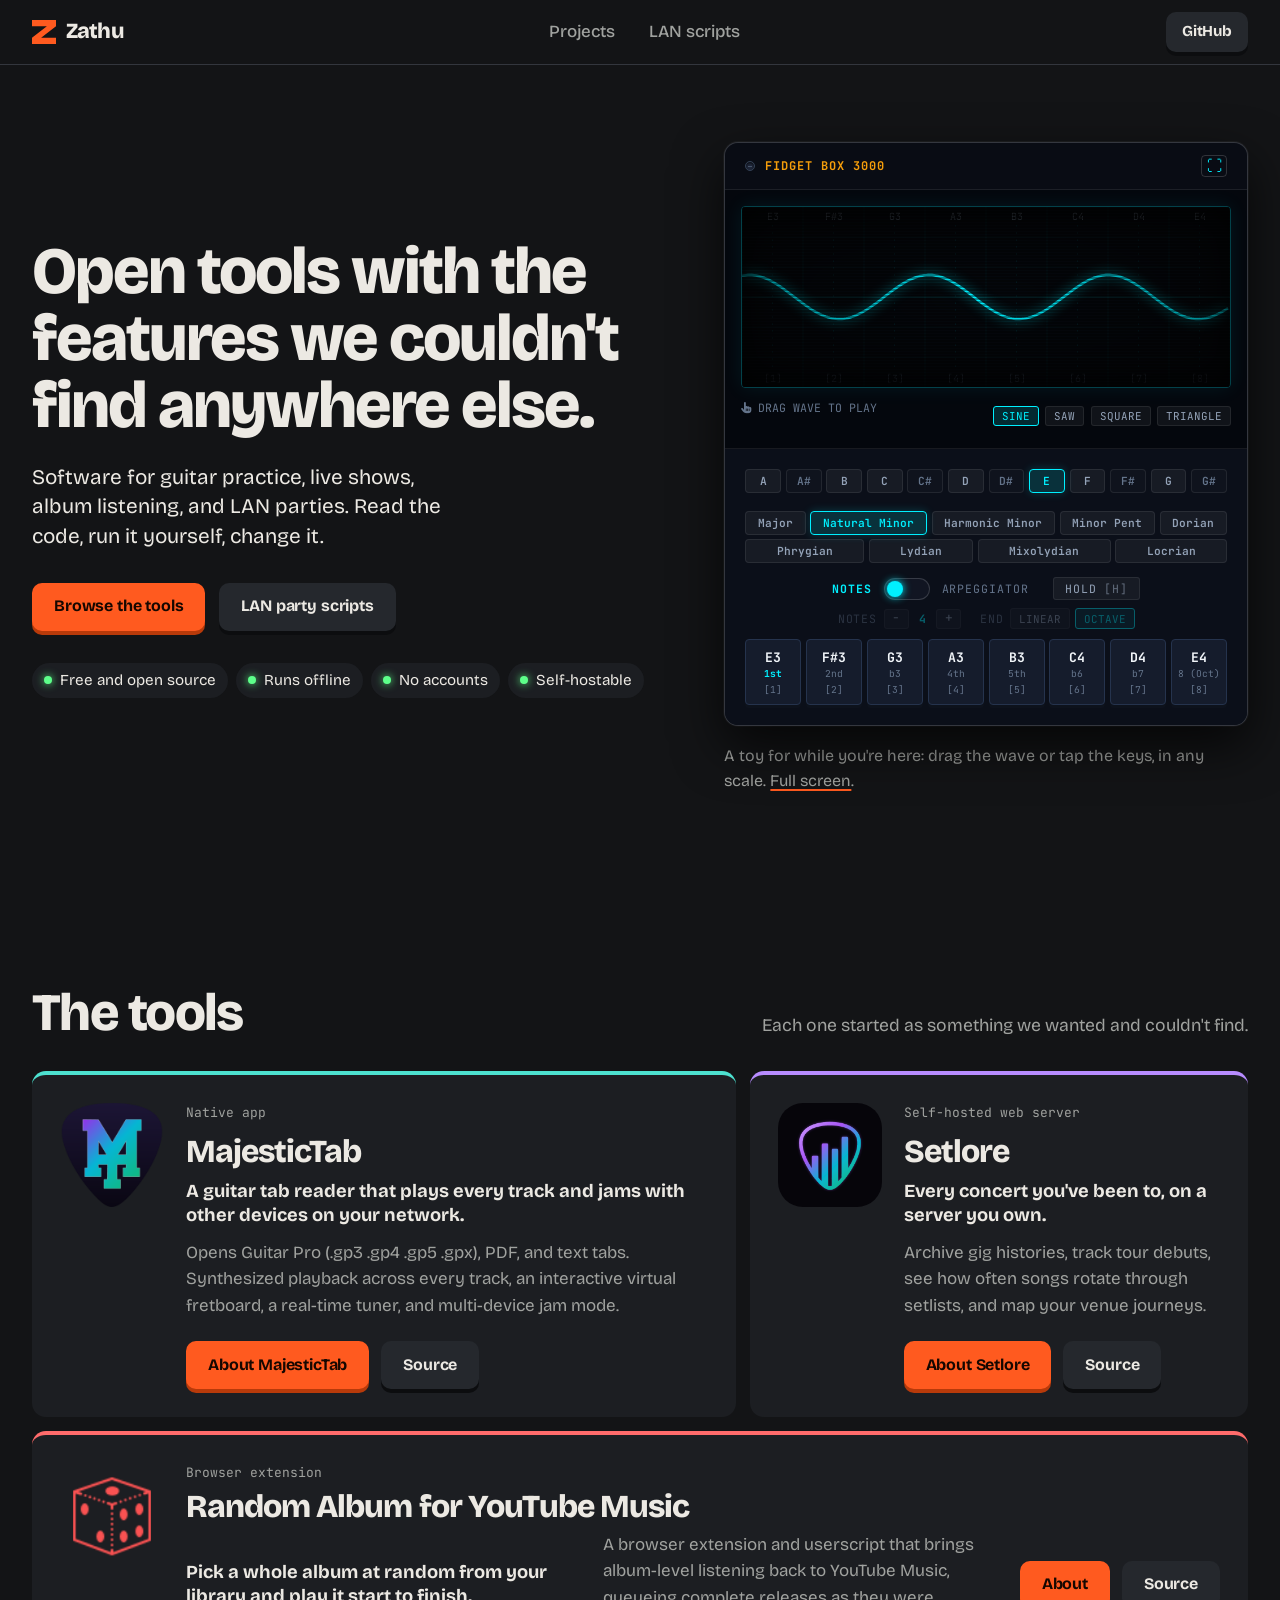
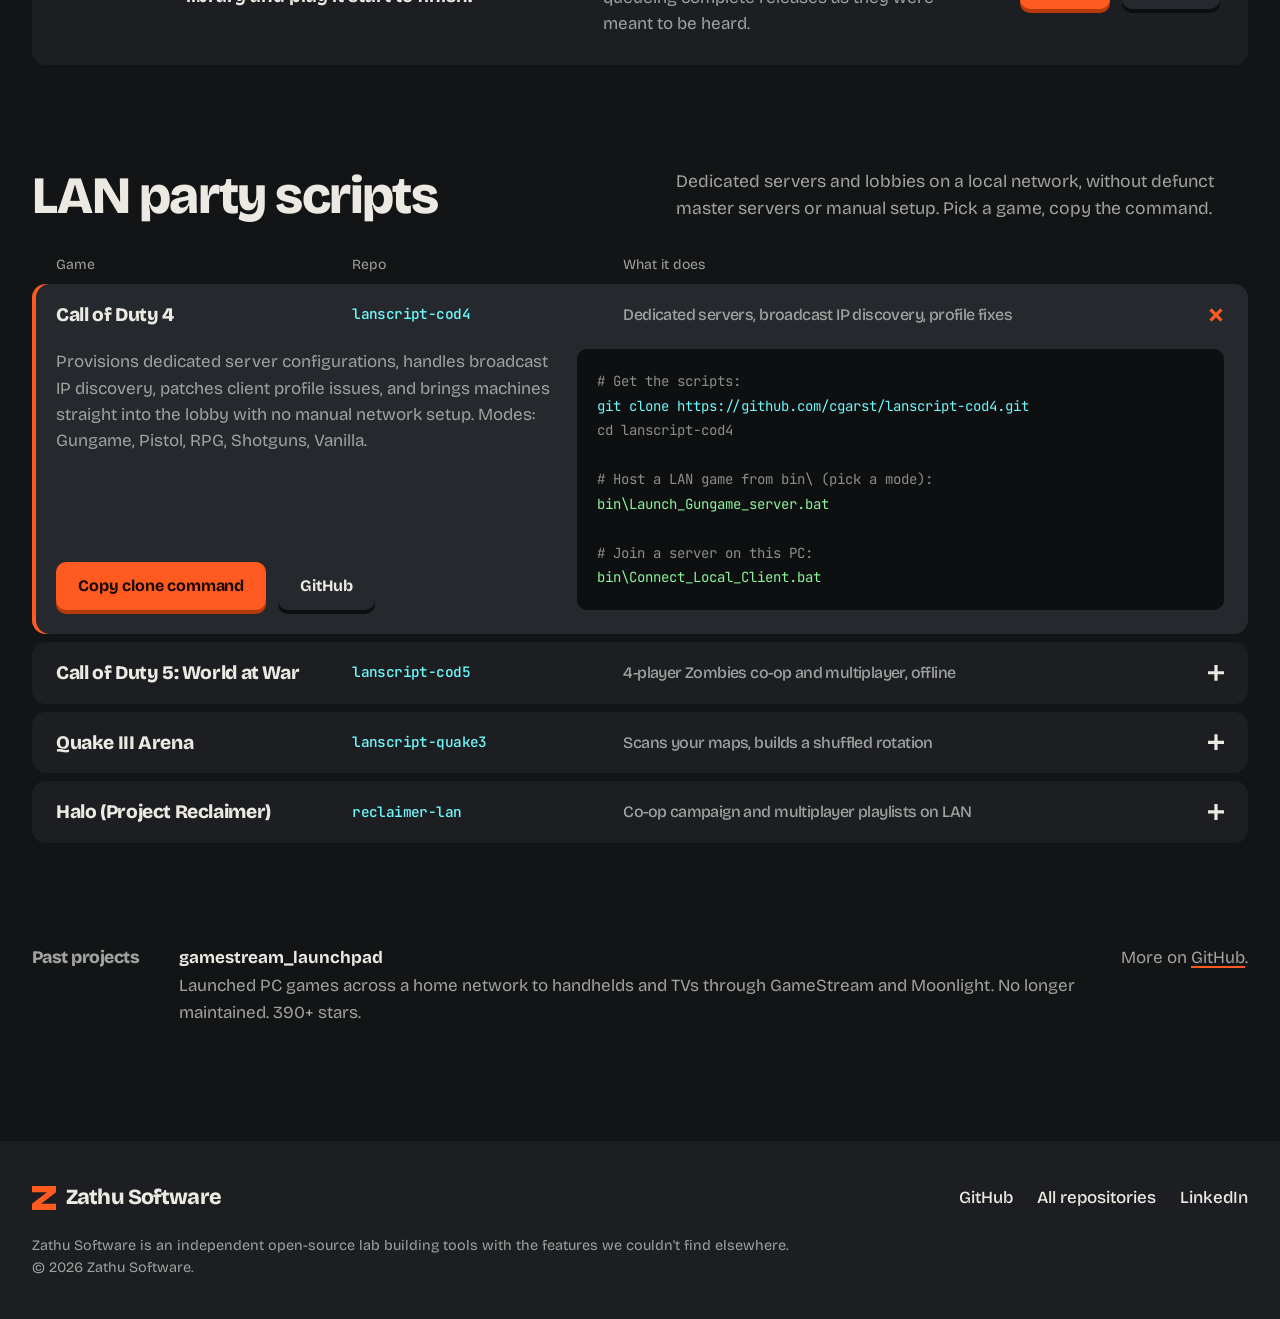
==== commit d987c4c4: "Redesign site as a dark launcher: tool tiles, LAN server browser, past projects" ====
--- a/index.html
+++ b/index.html
@@ -4,384 +4,216 @@
   <meta charset="UTF-8">
   <meta name="viewport" content="width=device-width, initial-scale=1.0, maximum-scale=1.0, user-scalable=no, viewport-fit=cover">
   <title>Zathu Software | Open Tools for Features You Can't Find Elsewhere</title>
-  
+
   <meta name="description" content="Zathu Software is an independent open-source lab building tools with the features we couldn't find elsewhere. Home of MajesticTab, Setlore, LAN scripts, and self-hostable utilities.">
   <meta name="keywords" content="Zathu Software, MajesticTab, Setlore, guitar tabs, open source, LAN party scripts, cod4, cod5, quake 3, indie developer, cgarst">
   <meta name="author" content="cgarst">
-  <meta name="theme-color" content="#07090e">
-
-  <!-- Open Graph / Social Cards -->
+  <meta name="theme-color" content="#131416">
+
   <meta property="og:type" content="website">
   <meta property="og:url" content="https://zathu.net/">
   <meta property="og:title" content="Zathu Software | Open Tools for Features You Can't Find Elsewhere">
   <meta property="og:description" content="Independent open-source lab building local-first tools with the features we couldn't find elsewhere.">
   <meta property="og:image" content="https://majestictab.zathu.net/img/screenshots/gp_scroll.png">
 
-  <!-- Twitter -->
   <meta name="twitter:card" content="summary_large_image">
   <meta name="twitter:title" content="Zathu Software | Open Tools for Features You Can't Find Elsewhere">
   <meta name="twitter:description" content="Independent open-source lab building local-first tools with the features we couldn't find elsewhere.">
 
-  <!-- Favicon -->
   <link rel="icon" type="image/svg+xml" href="assets/favicon.svg">
   <link rel="alternate icon" href="assets/favicon.svg">
 
-  <!-- Google Fonts: Space Grotesk, JetBrains Mono, Chakra Petch -->
+  <script>document.documentElement.classList.add('js');</script>
+
   <link rel="preconnect" href="https://fonts.googleapis.com">
   <link rel="preconnect" href="https://fonts.gstatic.com" crossorigin>
-  <link href="https://fonts.googleapis.com/css2?family=Chakra+Petch:wght@500;600;700&family=JetBrains+Mono:wght@400;500;700;800&family=Space+Grotesk:wght@500;600;700;800&display=swap" rel="stylesheet">
-
-  <!-- FontAwesome 6 Icons -->
+  <link href="https://fonts.googleapis.com/css2?family=Bricolage+Grotesque:opsz,wght@12..96,500;12..96,700;12..96,800&family=Chakra+Petch:wght@500;600;700&family=JetBrains+Mono:wght@400;500;700;800&family=Space+Grotesk:wght@500;600;700;800&display=swap" rel="stylesheet">
   <link rel="stylesheet" href="https://cdnjs.cloudflare.com/ajax/libs/font-awesome/6.5.1/css/all.min.css">
 
-  <!-- Custom Styles -->
   <link rel="stylesheet" href="css/base.css">
   <link rel="stylesheet" href="css/synth.css">
   <link rel="stylesheet" href="css/style.css">
 </head>
-<body>
-
-  <!-- Toast Notification Box -->
-  <div id="toast-notice" class="toast-notice" role="alert">
-    <i class="fa-solid fa-check"></i>
-    <span class="toast-msg">COPIED TO CLIPBOARD</span>
-  </div>
-
-
-  <!-- Site Navigation Header -->
+<body class="site">
+
+  <div id="toast" class="toast" role="status" aria-live="polite"></div>
+
   <header class="site-header">
     <div class="container nav-inner">
-      <a href="#" class="brand-wrapper" title="Zathu Software Homepage" aria-label="Zathu Software">
-        <svg class="brand-logo-img" viewBox="0 0 320 64" fill="none" xmlns="http://www.w3.org/2000/svg">
-          <defs>
-            <linearGradient id="headerLogoGrad" x1="0%" y1="0%" x2="100%" y2="100%">
-              <stop offset="0%" stop-color="#00f0ff" />
-              <stop offset="50%" stop-color="#c084fc" />
-              <stop offset="100%" stop-color="#10b981" />
-            </linearGradient>
-            <filter id="headerLogoGlow" x="-20%" y="-20%" width="140%" height="140%">
-              <feGaussianBlur stdDeviation="3" result="blur" />
-              <feMerge>
-                <feMergeNode in="blur" />
-                <feMergeNode in="SourceGraphic" />
-              </feMerge>
-            </filter>
-          </defs>
-          <polygon points="32,4 58,18 58,46 32,60 6,46 6,18" 
-                   stroke="url(#headerLogoGrad)" stroke-width="2.5" fill="#0b0e17" fill-opacity="0.95" />
-          <path d="M 20 20 L 44 20 L 22 44 L 46 44" 
-                stroke="url(#headerLogoGrad)" stroke-width="4.5" stroke-linecap="round" stroke-linejoin="round" filter="url(#headerLogoGlow)" />
-          <circle cx="20" cy="20" r="2.2" fill="#00f0ff" />
-          <circle cx="46" cy="44" r="2.2" fill="#10b981" />
-          <circle cx="33" cy="32" r="1.8" fill="#ec4899" />
-          <text x="74" y="39" font-family="'Space Grotesk', system-ui, -apple-system, sans-serif" font-size="21" font-weight="800" letter-spacing="1.2">
-            <tspan fill="#f8fafc">ZATHU </tspan>
-            <tspan fill="url(#headerLogoGrad)">SOFTWARE</tspan>
-          </text>
-        </svg>
+      <a href="#hero" class="brand" aria-label="Zathu Software, top of page">
+        <span class="z-mark" aria-hidden="true"></span>
+        <span class="brand-name">Zathu</span>
       </a>
-
-      <nav aria-label="Main Navigation">
+      <nav aria-label="Main">
         <ul class="nav-links">
-          <li><a href="#flagship" class="nav-link"><i class="fa-solid fa-layer-group"></i> Flagship Apps</a></li>
-          <li><a href="#lan-vault" class="nav-link"><i class="fa-solid fa-network-wired"></i> LAN Vault</a></li>
-          <li><a href="#philosophy" class="nav-link"><i class="fa-solid fa-microchip"></i> Philosophy</a></li>
+          <li><a href="#projects">Projects</a></li>
+          <li><a href="#lan-vault">LAN scripts</a></li>
+                  </ul>
+      </nav>
+      <a href="https://github.com/cgarst/" target="_blank" rel="noopener noreferrer" class="btn btn-ghost btn-small">GitHub</a>
+    </div>
+  </header>
+
+  <main>
+  <section class="hero-section" id="hero">
+    <div class="container hero-grid">
+      <div class="hero-content">
+        <h1 class="hero-title">Open tools with the features we couldn't find anywhere else.</h1>
+        <p class="hero-subtitle">
+          Software for guitar practice, live shows, album listening, and LAN parties. Read the code, run it yourself, change it.
+        </p>
+        <div class="hero-action-row">
+          <a href="#projects" class="btn btn-hot">Browse the tools</a>
+          <a href="#lan-vault" class="btn btn-ghost">LAN party scripts</a>
+        </div>
+        <ul class="facts">
+          <li>Free and open source</li>
+          <li>Runs offline</li>
+          <li>No accounts</li>
+          <li>Self-hostable</li>
         </ul>
-      </nav>
-
-      <div class="nav-actions">
-        <a href="https://github.com/cgarst/" target="_blank" rel="noopener noreferrer" class="btn-github" title="GitHub: @cgarst" aria-label="GitHub: @cgarst">
-          <i class="fa-brands fa-github"></i>
-          <span>GitHub</span>
-        </a>
-        <a href="https://www.linkedin.com/in/coreygarst/" target="_blank" rel="noopener noreferrer" class="btn-github" title="LinkedIn: Corey Garst" aria-label="LinkedIn: Corey Garst" style="border-color: rgba(56, 189, 248, 0.35); color: #38bdf8;">
-          <i class="fa-brands fa-linkedin"></i>
-          <span>LinkedIn</span>
-        </a>
-      </div>
-    </div>
-  </header>
-
-  <!-- Hero Section with Oscilloscope & Jam Synth -->
-  <section class="hero-section" id="hero">
+      </div>
+
+      <div class="hero-stage">
+        <div class="hero-hardware-panel" id="synth-mount" data-ui>
+          <!-- Synth rack is mounted here by js/site.js (see js/synth/) -->
+        </div>
+        <p class="hero-note">
+          A toy for while you're here: drag the wave or tap the keys, in any scale.
+          <a href="synth/" class="text-link">Full screen</a>.
+        </p>
+      </div>
+    </div>
+  </section>
+
+  <section class="section" id="projects" aria-labelledby="projects-title">
     <div class="container">
-      <div class="hero-grid">
-        
-        <!-- Left: Hero Text & Call to Actions -->
-        <div class="hero-content">
-
-          <h1 class="hero-title">
-            Open tools <br>
-            <span class="hero-title-gradient">with the features we couldn't find anywhere else.</span>
-          </h1>
-
-          <p class="hero-subtitle">
-            Software for guitar practice, live shows, album listening, and LAN parties. Read the code, run it yourself, change it.
-          </p>
-
-          <div class="hero-action-row">
-            <a href="#flagship" class="btn-primary">
-              <i class="fa-solid fa-bolt"></i>
-              <span>Explore Projects</span>
-            </a>
-            <a href="#lan-vault" class="btn-secondary">
-              <i class="fa-solid fa-network-wired"></i>
-              <span>LAN Party Vault</span>
-            </a>
-          </div>
-
-        </div>
-
-        <!-- Right: Hardware Chassis with Interactive Oscilloscope & Jam Synth -->
-        <div class="hero-hardware-panel" id="synth-mount">
-          <!-- Synth rack is mounted here by js/site.js (see js/synth/) -->
-        </div>
-
-      </div>
-    </div>
-  </section>
-
-  <!-- Flagship Software Showcase -->
-  <section class="section" id="flagship">
-    <div class="container">
-      
-      <div class="section-header">
-        <div class="section-label">
-          <i class="fa-solid fa-star"></i>
-          <span>PRIMARY ARTIFACTS</span>
-        </div>
-        <h2 class="section-title">Flagship Open Source Work</h2>
-        <p class="section-desc">
-          Crafted to solve concrete daily problems — from mastering guitar fretboards to archiving tour setlists and beating music recommendation fatigue.
-        </p>
-      </div>
-
-      <div class="flagship-grid">
-
-        <!-- Project 1: MajesticTab -->
-        <article class="project-card project-card-majestictab">
-          <div class="project-info">
-            <div>
-              <h3 class="project-title">MajesticTab</h3>
-              <p class="project-tagline">Focused Guitar Tab Reader & Practice Studio</p>
-              <p class="project-description">
-                A focused guitar tab viewer engineered for practice sessions. Open Guitar Pro (.gp3/.gp4/.gp5/.gpx), PDF, and text tabs with synthesized playback across every track, an interactive virtual fretboard, real-time tuner, and multi-device jam mode over your local network. Free and open source.
-              </p>
-            </div>
-
-            <div class="project-card-actions">
-              <a href="https://majestictab.zathu.net/" target="_blank" rel="noopener noreferrer" class="btn-card-launch">
-                <i class="fa-solid fa-circle-info"></i>
-                <span>About MajesticTab</span>
-              </a>
-              <a href="https://github.com/cgarst/MajesticTab" target="_blank" rel="noopener noreferrer" class="btn-card-code">
-                <i class="fa-brands fa-github"></i>
-                <span>View Source</span>
-              </a>
-            </div>
-          </div>
-
-          <div class="project-visual-panel project-icon-panel">
-            <a href="https://majestictab.zathu.net/" target="_blank" rel="noopener noreferrer" class="project-icon-link" aria-label="About MajesticTab"><img class="project-app-icon" src="assets/icons/majestictab.png" alt="MajesticTab icon" width="160" height="160" loading="lazy"></a>
-            <span class="project-platform-label"><i class="fa-solid fa-desktop" aria-hidden="true"></i>Native App</span>
+      <div class="section-head">
+        <h2 class="section-title" id="projects-title">The tools</h2>
+        <p class="section-desc">Each one started as something we wanted and couldn't find.</p>
+      </div>
+
+      <div class="bento">
+        <article class="tile tile-majestic" style="--c:#4de1d0" data-reveal>
+          <img class="tile-icon" src="assets/icons/majestictab.png" alt="MajesticTab app icon" width="120" height="120" loading="lazy">
+          <div class="tile-body">
+            <p class="tile-kind">Native app</p>
+            <h3>MajesticTab</h3>
+            <p class="tile-lead">A guitar tab reader that plays every track and jams with other devices on your network.</p>
+            <p>Opens Guitar Pro (.gp3 .gp4 .gp5 .gpx), PDF, and text tabs. Synthesized playback across every track, an interactive virtual fretboard, a real-time tuner, and multi-device jam mode.</p>
+            <div class="tile-actions">
+              <a href="https://majestictab.zathu.net/" target="_blank" rel="noopener noreferrer" class="btn btn-hot">About MajesticTab</a>
+              <a href="https://github.com/cgarst/MajesticTab" target="_blank" rel="noopener noreferrer" class="btn btn-ghost">Source</a>
+            </div>
           </div>
         </article>
 
-        <!-- Project 2: Setlore -->
-        <article class="project-card project-card-setlore">
-          <div class="project-info">
-            <div>
-              <h3 class="project-title">Setlore</h3>
-              <p class="project-tagline">Self-Hosted Live Concert & Setlist Analytics</p>
-              <p class="project-description">
-                A self-hosted analytics platform for concert-goers and touring bands. Archive live gig histories, track tour debuts, analyze setlist song rotation frequencies, and visualize venue journeys with full ownership over your concert data.
-              </p>
-            </div>
-
-            <div class="project-card-actions">
-              <a href="https://setlore.zathu.net/" target="_blank" rel="noopener noreferrer" class="btn-card-launch" style="background: var(--neon-purple); color: #fff;">
-                <i class="fa-solid fa-circle-info"></i>
-                <span>About Setlore</span>
-              </a>
-              <a href="https://github.com/cgarst/setlore" target="_blank" rel="noopener noreferrer" class="btn-card-code">
-                <i class="fa-brands fa-github"></i>
-                <span>View Source</span>
-              </a>
-            </div>
-          </div>
-
-          <div class="project-visual-panel project-icon-panel">
-            <a href="https://setlore.zathu.net/" target="_blank" rel="noopener noreferrer" class="project-icon-link" aria-label="About Setlore"><img class="project-app-icon project-app-icon-round" src="assets/icons/setlore.png" alt="Setlore icon" width="160" height="160" loading="lazy"></a>
-            <span class="project-platform-label"><i class="fa-solid fa-server" aria-hidden="true"></i>Web Server</span>
+        <article class="tile tile-setlore" style="--c:#b78cff" data-reveal>
+          <img class="tile-icon tile-icon-round" src="assets/icons/setlore.png" alt="Setlore app icon" width="120" height="120" loading="lazy">
+          <div class="tile-body">
+            <p class="tile-kind">Self-hosted web server</p>
+            <h3>Setlore</h3>
+            <p class="tile-lead">Every concert you've been to, on a server you own.</p>
+            <p>Archive gig histories, track tour debuts, see how often songs rotate through setlists, and map your venue journeys.</p>
+            <div class="tile-actions">
+              <a href="https://setlore.zathu.net/" target="_blank" rel="noopener noreferrer" class="btn btn-hot">About Setlore</a>
+              <a href="https://github.com/cgarst/setlore" target="_blank" rel="noopener noreferrer" class="btn btn-ghost">Source</a>
+            </div>
           </div>
         </article>
 
-        <!-- Project 3: Random Album for YouTube Music -->
-        <article class="project-card project-card-ytm">
-          <div class="project-info">
-            <div>
-              <h3 class="project-title">Random Album for YouTube Music</h3>
-              <p class="project-tagline">Rediscover Full-Album Listening</p>
-              <p class="project-description">
-                A browser extension and userscript that brings album-level listening back to YouTube Music. Randomly selects and queues complete albums from your saved library so you can experience full releases as intended.
-              </p>
-            </div>
-
-            <div class="project-card-actions">
-              <a href="https://github.com/cgarst/random-album-for-youtube-music#readme" target="_blank" rel="noopener noreferrer" class="btn-card-launch" style="background: var(--neon-magenta); color: #fff;">
-                <i class="fa-solid fa-circle-info"></i>
-                <span>About Random Album for YouTube Music</span>
-              </a>
-              <a href="https://github.com/cgarst/random-album-for-youtube-music" target="_blank" rel="noopener noreferrer" class="btn-card-code">
-                <i class="fa-brands fa-github"></i>
-                <span>View Source</span>
-              </a>
-            </div>
-          </div>
-
-          <div class="project-visual-panel project-icon-panel">
-            <a href="https://github.com/cgarst/random-album-for-youtube-music#readme" target="_blank" rel="noopener noreferrer" class="project-icon-link" aria-label="About Random Album for YouTube Music"><img class="project-app-icon" src="assets/icons/random-album-ytm.png" alt="Random Album for YouTube Music icon" width="160" height="160" loading="lazy"></a>
-            <span class="project-platform-label"><i class="fa-solid fa-puzzle-piece" aria-hidden="true"></i>Browser Extension</span>
+        <article class="tile tile-ytm" style="--c:#ff6b6b" data-reveal>
+          <img class="tile-icon" src="assets/icons/random-album-ytm.png" alt="Random Album for YouTube Music icon" width="120" height="120" loading="lazy">
+          <div class="tile-body">
+            <p class="tile-kind">Browser extension</p>
+            <h3>Random Album for YouTube Music</h3>
+            <p class="tile-lead">Pick a whole album at random from your library and play it start to finish.</p>
+            <p>A browser extension and userscript that brings album-level listening back to YouTube Music, queueing complete releases as they were meant to be heard.</p>
+            <div class="tile-actions">
+              <a href="https://github.com/cgarst/random-album-for-youtube-music#readme" target="_blank" rel="noopener noreferrer" class="btn btn-hot">About</a>
+              <a href="https://github.com/cgarst/random-album-for-youtube-music" target="_blank" rel="noopener noreferrer" class="btn btn-ghost">Source</a>
+            </div>
           </div>
         </article>
 
       </div>
-    </div>
-  </section>
-
-  <!-- LAN Party Vault & Game Scripts -->
-  <section class="section lan-vault-section" id="lan-vault">
+      
+    </div>
+  </section>
+
+  <section class="section" id="lan-vault" aria-labelledby="lan-title">
     <div class="container">
-      
-      <div class="section-header">
-        <div class="section-label">
-          <i class="fa-solid fa-ethernet"></i>
-          <span>LOCAL NETWORK GAMING</span>
-        </div>
-        <h2 class="section-title">LAN Party Scripts</h2>
-        <p class="section-desc">
-          Automated scripts to configure dedicated servers and connect players on local area networks without relying on defunct master servers or complex manual setup.
-        </p>
-      </div>
-
-      <!-- Tabbed LAN Console -->
-      <div class="lan-terminal-container">
-        
-        <nav class="lan-nav-tabs" aria-label="LAN Party Script Repositories">
-          <button class="lan-tab-btn active" data-tab="tab-cod4">
-            <i class="fa-solid fa-crosshairs"></i> lanscript-cod4
-          </button>
-          <button class="lan-tab-btn" data-tab="tab-cod5">
-            <i class="fa-solid fa-gun"></i> lanscript-cod5 (WaW)
-          </button>
-          <button class="lan-tab-btn" data-tab="tab-q3">
-            <i class="fa-solid fa-skull"></i> lanscript-quake3
-          </button>
-          <button class="lan-tab-btn" data-tab="tab-reclaimer">
-            <i class="fa-solid fa-ring"></i> reclaimer-lan (Halo)
-          </button>
-        </nav>
-
-        <!-- Panel 1: COD4 -->
-        <div class="lan-tab-panel active" id="tab-cod4">
-          <div class="lan-grid-detail">
-            <div class="lan-info">
-              <h3 class="lan-repo-title">lanscript-cod4</h3>
-              <p class="lan-desc">
-                Automated LAN party deployment toolkit for Call of Duty 4: Modern Warfare. Seamlessly provisions dedicated server configurations, handles broadcast IP discovery, patches client profile issues, and brings machines straight into the lobby with zero manual network hassle.
-              </p>
-
-              <a href="https://github.com/cgarst/lanscript-cod4" target="_blank" rel="noopener noreferrer" class="btn-primary" style="padding: 0.65rem 1.25rem; font-size: 0.85rem;">
-                <i class="fa-brands fa-github"></i>
-                <span>Open lanscript-cod4 on GitHub</span>
-              </a>
-            </div>
-
-            <!-- Quick Clone Code Window -->
-            <div class="lan-code-window">
-              <div class="code-window-top">
-                <div class="code-dots">
-                  <span class="code-dot"></span>
-                  <span class="code-dot"></span>
-                  <span class="code-dot"></span>
-                </div>
-                <span>COD4-LAUNCHER.bat</span>
-              </div>
-              <div class="code-content-box"><span class="term-muted"># Get the scripts:</span>
+      <div class="section-head">
+        <h2 class="section-title" id="lan-title">LAN party scripts</h2>
+        <p class="section-desc">Dedicated servers and lobbies on a local network, without defunct master servers or manual setup. Pick a game, copy the command.</p>
+      </div>
+
+      <div class="srv-list">
+        <div class="srv-cols" aria-hidden="true"><span>Game</span><span>Repo</span><span>What it does</span></div>
+
+        <div class="srv open" data-reveal>
+          <h3><button class="srv-head" type="button" aria-expanded="true" aria-controls="srv-1">
+            <span class="srv-game">Call of Duty 4</span><span class="srv-repo">lanscript-cod4</span>
+            <span class="srv-what">Dedicated servers, broadcast IP discovery, profile fixes</span><span class="srv-plus" aria-hidden="true"></span>
+          </button></h3>
+          <div class="srv-panel" id="srv-1"><div class="srv-inner"><div class="srv-detail">
+            <div>
+              <p>Provisions dedicated server configurations, handles broadcast IP discovery, patches client profile issues, and brings machines straight into the lobby with no manual network setup. Modes: Gungame, Pistol, RPG, Shotguns, Vanilla.</p>
+              <div class="tile-actions">
+                <button type="button" class="btn btn-hot" data-copy="git clone https://github.com/cgarst/lanscript-cod4.git">Copy clone command</button>
+                <a href="https://github.com/cgarst/lanscript-cod4" target="_blank" rel="noopener noreferrer" class="btn btn-ghost">GitHub</a>
+              </div>
+            </div>
+            <pre class="code"><span class="term-muted"># Get the scripts:</span>
 <span class="term-cyan">git clone https://github.com/cgarst/lanscript-cod4.git</span>
 <span class="term-muted">cd lanscript-cod4</span>
 
 <span class="term-muted"># Host a LAN game from bin\ (pick a mode):</span>
 <span class="term-green">bin\Launch_Gungame_server.bat</span>
-<span class="term-muted"># also: Pistol, RPG, Shotguns, Vanilla</span>
 
 <span class="term-muted"># Join a server on this PC:</span>
-<span class="term-green">bin\Connect_Local_Client.bat</span></div>
-            </div>
-          </div>
-        </div>
-
-        <!-- Panel 2: COD5 -->
-        <div class="lan-tab-panel" id="tab-cod5">
-          <div class="lan-grid-detail">
-            <div class="lan-info">
-              <h3 class="lan-repo-title">lanscript-cod5</h3>
-              <p class="lan-desc">
-                Call of Duty 5: World at War LAN orchestration suite. Powers instant 4-player Nazi Zombies coop sessions and multiplayer matches across airgapped or offline local area networks without relying on defunct authentication servers.
-              </p>
-
-              <a href="https://github.com/cgarst/lanscript-cod5" target="_blank" rel="noopener noreferrer" class="btn-primary" style="padding: 0.65rem 1.25rem; font-size: 0.85rem;">
-                <i class="fa-brands fa-github"></i>
-                <span>Open lanscript-cod5 on GitHub</span>
-              </a>
-            </div>
-
-            <div class="lan-code-window">
-              <div class="code-window-top">
-                <div class="code-dots">
-                  <span class="code-dot"></span>
-                  <span class="code-dot"></span>
-                  <span class="code-dot"></span>
-                </div>
-                <span>COD5-LAUNCHER.bat</span>
-              </div>
-              <div class="code-content-box"><span class="term-muted"># Get the scripts (put retail CoD5 in bin\):</span>
+<span class="term-green">bin\Connect_Local_Client.bat</span></pre>
+          </div></div></div>
+        </div>
+
+        <div class="srv" data-reveal>
+          <h3><button class="srv-head" type="button" aria-expanded="false" aria-controls="srv-2">
+            <span class="srv-game">Call of Duty 5: World at War</span><span class="srv-repo">lanscript-cod5</span>
+            <span class="srv-what">4-player Zombies co-op and multiplayer, offline</span><span class="srv-plus" aria-hidden="true"></span>
+          </button></h3>
+          <div class="srv-panel" id="srv-2"><div class="srv-inner"><div class="srv-detail">
+            <div>
+              <p>Powers instant 4-player Nazi Zombies co-op sessions and multiplayer matches across offline local networks, without relying on defunct authentication servers. Put retail CoD5 in bin\.</p>
+              <div class="tile-actions">
+                <button type="button" class="btn btn-hot" data-copy="git clone https://github.com/cgarst/lanscript-cod5.git">Copy clone command</button>
+                <a href="https://github.com/cgarst/lanscript-cod5" target="_blank" rel="noopener noreferrer" class="btn btn-ghost">GitHub</a>
+              </div>
+            </div>
+            <pre class="code"><span class="term-muted"># Get the scripts (put retail CoD5 in bin\):</span>
 <span class="term-cyan">git clone https://github.com/cgarst/lanscript-cod5.git</span>
 <span class="term-muted">cd lanscript-cod5</span>
 
 <span class="term-green">COD5-LAUNCHER.bat</span>
 <span class="term-muted">1. Launch COD WaW for Zombies/Coop</span>
 <span class="term-muted">2. Launch COD WaW for Deathmatch/Objectives</span>
-<span class="term-muted">3. Change player name</span></div>
-            </div>
-          </div>
-        </div>
-
-        <!-- Panel 3: Quake 3 -->
-        <div class="lan-tab-panel" id="tab-q3">
-          <div class="lan-grid-detail">
-            <div class="lan-info">
-              <h3 class="lan-repo-title">lanscript-quake3</h3>
-              <p class="lan-desc">
-                Python-driven LAN party server controller for the undisputed king of arena FPS. Instantly spins up dedicated Quake III instances with configurable tick rates, customized map cycles (q3dm6, q3dm17), weapon respawn timers, and client broadcast beacons.
-              </p>
-
-              <a href="https://github.com/cgarst/lanscript-quake3" target="_blank" rel="noopener noreferrer" class="btn-primary" style="padding: 0.65rem 1.25rem; font-size: 0.85rem;">
-                <i class="fa-brands fa-github"></i>
-                <span>Open lanscript-quake3 on GitHub</span>
-              </a>
-            </div>
-
-            <div class="lan-code-window">
-              <div class="code-window-top">
-                <div class="code-dots">
-                  <span class="code-dot"></span>
-                  <span class="code-dot"></span>
-                  <span class="code-dot"></span>
-                </div>
-                <span>build_server_cfg.py</span>
-              </div>
-              <div class="code-content-box"><span class="term-muted"># Get the scripts:</span>
+<span class="term-muted">3. Change player name</span></pre>
+          </div></div></div>
+        </div>
+
+        <div class="srv" data-reveal>
+          <h3><button class="srv-head" type="button" aria-expanded="false" aria-controls="srv-3">
+            <span class="srv-game">Quake III Arena</span><span class="srv-repo">lanscript-quake3</span>
+            <span class="srv-what">Scans your maps, builds a shuffled rotation</span><span class="srv-plus" aria-hidden="true"></span>
+          </button></h3>
+          <div class="srv-panel" id="srv-3"><div class="srv-inner"><div class="srv-detail">
+            <div>
+              <p>A Python server controller that spins up dedicated Quake III instances, scans your pk3 files for maps, and writes a server config with q3dm17, q3dm1, then random maps.</p>
+              <div class="tile-actions">
+                <button type="button" class="btn btn-hot" data-copy="git clone https://github.com/cgarst/lanscript-quake3.git">Copy clone command</button>
+                <a href="https://github.com/cgarst/lanscript-quake3" target="_blank" rel="noopener noreferrer" class="btn btn-ghost">GitHub</a>
+              </div>
+            </div>
+            <pre class="code"><span class="term-muted"># Get the scripts:</span>
 <span class="term-cyan">git clone https://github.com/cgarst/lanscript-quake3.git</span>
 <span class="term-muted">cd lanscript-quake3\bin</span>
 
@@ -389,36 +221,24 @@
 <span class="term-green">python3 build_server_cfg.py</span>
 <span class="term-amber">RCON password: 4821</span>
 
-<span class="term-muted"># Wrote baseq3\server.cfg (q3dm17, q3dm1, then random maps)</span></div>
-            </div>
-          </div>
-        </div>
-
-        <!-- Panel 4: Reclaimer LAN -->
-        <div class="lan-tab-panel" id="tab-reclaimer">
-          <div class="lan-grid-detail">
-            <div class="lan-info">
-              <h3 class="lan-repo-title">reclaimer-lan</h3>
-              <p class="lan-desc">
-                Project Reclaimer LAN Scripts engineered to bootstrap local multiplayer sessions for classic Halo PC environments. Handles network bridge adapter detection, firewall rule overrides, and custom gametype distribution across LAN nodes.
-              </p>
-
-              <a href="https://github.com/cgarst/reclaimer-lan" target="_blank" rel="noopener noreferrer" class="btn-primary" style="padding: 0.65rem 1.25rem; font-size: 0.85rem;">
-                <i class="fa-brands fa-github"></i>
-                <span>Open reclaimer-lan on GitHub</span>
-              </a>
-            </div>
-
-            <div class="lan-code-window">
-              <div class="code-window-top">
-                <div class="code-dots">
-                  <span class="code-dot"></span>
-                  <span class="code-dot"></span>
-                  <span class="code-dot"></span>
-                </div>
-                <span>start-campaign.ps1</span>
-              </div>
-              <div class="code-content-box"><span class="term-muted"># Get the scripts:</span>
+<span class="term-muted"># Wrote baseq3\server.cfg (q3dm17, q3dm1, then random maps)</span></pre>
+          </div></div></div>
+        </div>
+
+        <div class="srv" data-reveal>
+          <h3><button class="srv-head" type="button" aria-expanded="false" aria-controls="srv-4">
+            <span class="srv-game">Halo (Project Reclaimer)</span><span class="srv-repo">reclaimer-lan</span>
+            <span class="srv-what">Co-op campaign and multiplayer playlists on LAN</span><span class="srv-plus" aria-hidden="true"></span>
+          </button></h3>
+          <div class="srv-panel" id="srv-4"><div class="srv-inner"><div class="srv-detail">
+            <div>
+              <p>Bootstraps local multiplayer for classic Halo PC. Detects the network adapter, handles firewall rules, and distributes custom gametypes across LAN machines.</p>
+              <div class="tile-actions">
+                <button type="button" class="btn btn-hot" data-copy="git clone https://github.com/cgarst/reclaimer-lan.git">Copy clone command</button>
+                <a href="https://github.com/cgarst/reclaimer-lan" target="_blank" rel="noopener noreferrer" class="btn btn-ghost">GitHub</a>
+              </div>
+            </div>
+            <pre class="code"><span class="term-muted"># Get the scripts:</span>
 <span class="term-cyan">git clone https://github.com/cgarst/reclaimer-lan.git</span>
 <span class="term-muted">cd reclaimer-lan</span>
 
@@ -428,215 +248,43 @@
 <span class="term-muted"># Start a server (co-op campaign or multiplayer playlist):</span>
 <span class="term-green">.\start-campaign.ps1</span>
 <span class="term-muted"># or .\start-multiplayer.ps1</span>
-<span class="term-amber">LAN players: Direct Connect to 192.168.1.20:12345</span></div>
-            </div>
-          </div>
-        </div>
-
-      </div>
-
-      <!-- GameStream & Repositories Highlight -->
-      <div class="subrepos-header" id="other-tools">
-        <div>
-          <h3 style="font-size: 1.5rem; font-weight: 700;">Past Projects & More</h3>
-          <p style="color: var(--text-dim); font-size: 0.9rem;">Other open-source tools.</p>
-        </div>
-      </div>
-
-      <div class="subrepos-grid subrepos-grid-feature">
-        
-        <!-- gamestream_launchpad -->
-        <div class="subrepo-card">
-          <div>
-            <div class="subrepo-title">
-              <i class="fa-solid fa-gamepad" style="color: var(--neon-amber);"></i>
-              <a href="https://github.com/cgarst/gamestream_launchpad" target="_blank" rel="noopener noreferrer">gamestream_launchpad</a>
-            </div>
-            <p class="subrepo-desc">
-              An optimized GameStream and Moonlight environment for launching PC games seamlessly across home networks to handhelds and TV displays.
-            </p>
-          </div>
-          <div class="subrepo-footer">
-            <span><i class="fa-brands fa-python" style="color: #38bdf8;"></i> Python &bull; Moonlight Host</span>
-            <a href="https://github.com/cgarst/gamestream_launchpad" target="_blank" rel="noopener noreferrer" style="color: var(--neon-amber); font-weight: 700;">
-              <i class="fa-solid fa-star"></i> 390+ Stars on GitHub ↗
-            </a>
-          </div>
-        </div>
-
-        <!-- All Repositories Link Card -->
-        <div class="subrepo-card" style="background: rgba(0, 240, 255, 0.04); border-color: rgba(0, 240, 255, 0.2);">
-          <div>
-            <div class="subrepo-title">
-              <i class="fa-brands fa-github" style="color: var(--neon-cyan);"></i>
-              <a href="https://github.com/cgarst?tab=repositories" target="_blank" rel="noopener noreferrer">All Repositories</a>
-            </div>
-            <p class="subrepo-desc">
-              Explore the complete collection of open-source repositories, dotfiles, and scripts on GitHub.
-            </p>
-          </div>
-          <div class="subrepo-footer">
-            <span>@cgarst</span>
-            <a href="https://github.com/cgarst?tab=repositories" target="_blank" rel="noopener noreferrer" style="color: var(--neon-cyan); font-weight: 600;">
-              Browse Vault ↗
-            </a>
-          </div>
-        </div>
-
-      </div>
-
-    </div>
-  </section>
-
-
-  <!-- Dev Philosophy / Values -->
-  <section class="section" id="philosophy" style="border-top: 1px solid var(--border-dim);">
-    <div class="container">
-      
-      <div class="section-header">
-        <div class="section-label">
-          <i class="fa-solid fa-compass"></i>
-          <span>CORE VALUES</span>
-        </div>
-        <h2 class="section-title">Design Philosophy</h2>
-        <p class="section-desc">
-          Independent software built for personal use, practical utility, and long-term durability.
-        </p>
-      </div>
-
-      <div class="philosophy-grid">
-        
-        <div class="philosophy-card">
-          <div class="philosophy-icon-wrap p-icon-music">
-            <i class="fa-solid fa-guitar"></i>
-          </div>
-          <h3 class="philosophy-title">The Musician's Bench</h3>
-          <p class="philosophy-desc">
-            Tools like MajesticTab and Setlore are built by musicians for guitar practice, stage setups, and live concert tracking. They run offline, launch quickly, and keep the focus on playing and listening.
-          </p>
-        </div>
-
-        <div class="philosophy-card">
-          <div class="philosophy-icon-wrap p-icon-hacker">
-            <i class="fa-solid fa-terminal"></i>
-          </div>
-          <h3 class="philosophy-title">Free &amp; Open Source</h3>
-          <p class="philosophy-desc">
-            Self-hostable, transparent, and released openly. You can read the code, run it on your own hardware, and change it to fit how you work, with no accounts or lock-in.
-          </p>
-        </div>
-
-        <div class="philosophy-card">
-          <div class="philosophy-icon-wrap p-icon-gamer">
-            <i class="fa-solid fa-gamepad"></i>
-          </div>
-          <h3 class="philosophy-title">The LAN & Gamer Spirit</h3>
-          <p class="philosophy-desc">
-            Local multiplayer tools built to keep classic games playable with friends on local networks. Dedicated server automation and streaming launch environments designed for straightforward setup.
-          </p>
-        </div>
-
-      </div>
-
-    </div>
-  </section>
-
-  <!-- Site Footer -->
+<span class="term-amber">LAN players: Direct Connect to 192.168.1.20:12345</span></pre>
+          </div></div></div>
+        </div>
+      </div>
+    </div>
+  </section>
+
+
+  <section class="section" id="past" aria-labelledby="past-title">
+    <div class="container past">
+      <h2 class="past-title" id="past-title">Past projects</h2>
+      <ul class="past-list">
+        <li>
+          <a href="https://github.com/cgarst/gamestream_launchpad" target="_blank" rel="noopener noreferrer"><strong>gamestream_launchpad</strong></a>
+          <span>Launched PC games across a home network to handhelds and TVs through GameStream and Moonlight. No longer maintained. 390+ stars.</span>
+        </li>
+      </ul>
+      <p>More on <a href="https://github.com/cgarst?tab=repositories" target="_blank" rel="noopener noreferrer" class="text-link">GitHub</a>.</p>
+    </div>
+  </section>
+  </main>
+
   <footer class="site-footer">
-    <div class="container">
-      
-      <div class="footer-top">
-        <div>
-          <a href="#" class="brand-wrapper" title="Zathu Software Homepage" aria-label="Zathu Software">
-            <svg class="brand-logo-img" viewBox="0 0 320 64" fill="none" xmlns="http://www.w3.org/2000/svg" style="height: 38px;">
-              <defs>
-                <linearGradient id="footerLogoGrad" x1="0%" y1="0%" x2="100%" y2="100%">
-                  <stop offset="0%" stop-color="#00f0ff" />
-                  <stop offset="50%" stop-color="#c084fc" />
-                  <stop offset="100%" stop-color="#10b981" />
-                </linearGradient>
-              </defs>
-              <polygon points="32,4 58,18 58,46 32,60 6,46 6,18" 
-                       stroke="url(#footerLogoGrad)" stroke-width="2.5" fill="#0b0e17" fill-opacity="0.95" />
-              <path d="M 20 20 L 44 20 L 22 44 L 46 44" 
-                    stroke="url(#footerLogoGrad)" stroke-width="4.5" stroke-linecap="round" stroke-linejoin="round" />
-              <circle cx="20" cy="20" r="2.2" fill="#00f0ff" />
-              <circle cx="46" cy="44" r="2.2" fill="#10b981" />
-              <circle cx="33" cy="32" r="1.8" fill="#ec4899" />
-              <text x="74" y="39" font-family="'Space Grotesk', system-ui, -apple-system, sans-serif" font-size="21" font-weight="800" letter-spacing="1.2">
-                <tspan fill="#f8fafc">ZATHU </tspan>
-                <tspan fill="url(#footerLogoGrad)">SOFTWARE</tspan>
-              </text>
-            </svg>
-          </a>
-          <p class="footer-brand-desc">
-            Independent open-source lab building tools with the features we couldn't find elsewhere. Guitar practice, live shows, local networks, and personal infrastructure.
-          </p>
-        </div>
-
-        <div>
-          <h4 class="footer-col-title">Flagship Applications</h4>
-          <ul class="footer-links-list">
-            <li class="footer-link-item">
-              <a href="https://majestictab.zathu.net/" target="_blank" rel="noopener noreferrer">
-                <i class="fa-solid fa-guitar" style="color: var(--neon-cyan); font-size: 0.8rem;"></i>
-                MajesticTab (Guitar Studio) ↗
-              </a>
-            </li>
-            <li class="footer-link-item">
-              <a href="https://setlore.zathu.net/" target="_blank" rel="noopener noreferrer">
-                <i class="fa-solid fa-chart-line" style="color: var(--neon-purple); font-size: 0.8rem;"></i>
-                Setlore (Concert Analytics) ↗
-              </a>
-            </li>
-            <li class="footer-link-item">
-              <a href="https://github.com/cgarst/random-album-for-youtube-music" target="_blank" rel="noopener noreferrer">
-                <i class="fa-solid fa-compact-disc" style="color: var(--neon-magenta); font-size: 0.8rem;"></i>
-                Random Album for YT Music ↗
-              </a>
-            </li>
-          </ul>
-        </div>
-
-        <div>
-          <h4 class="footer-col-title">Find Me Elsewhere</h4>
-          <ul class="footer-links-list">
-            <li class="footer-link-item">
-              <a href="https://github.com/cgarst?tab=repositories" target="_blank" rel="noopener noreferrer">
-                <i class="fa-solid fa-cubes" style="color: var(--neon-amber); font-size: 0.8rem;"></i>
-                All Repositories List ↗
-              </a>
-            </li>
-            <li class="footer-link-item">
-              <a href="https://github.com/cgarst/" target="_blank" rel="noopener noreferrer">
-                <i class="fa-brands fa-github" style="color: var(--text-main); font-size: 0.8rem;"></i>
-                GitHub Profile (@cgarst) ↗
-              </a>
-            </li>
-            <li class="footer-link-item">
-              <a href="https://www.linkedin.com/in/coreygarst/" target="_blank" rel="noopener noreferrer">
-                <i class="fa-brands fa-linkedin" style="color: #38bdf8; font-size: 0.8rem;"></i>
-                LinkedIn (Corey Garst) ↗
-              </a>
-            </li>
-          </ul>
-        </div>
-      </div>
-
-      <div class="footer-bottom-bar">
-        <div>
-          &copy; 2026 Zathu Software &bull; Released under Copyleft & Open Source Licenses.
-        </div>
-        <div style="display: flex; align-items: center; gap: 1.5rem;">
-          <span>HOSTED ON GITHUB PAGES</span>
-          <a href="#hero" style="color: var(--neon-cyan);"><i class="fa-solid fa-arrow-up"></i> TOP</a>
-        </div>
-      </div>
-
+    <div class="container footer-inner">
+      <a href="#hero" class="brand" aria-label="Zathu Software, top of page">
+        <span class="z-mark" aria-hidden="true"></span>
+        <span class="brand-name">Zathu Software</span>
+      </a>
+      <ul class="footer-links">
+        <li><a href="https://github.com/cgarst/" target="_blank" rel="noopener noreferrer">GitHub</a></li>
+        <li><a href="https://github.com/cgarst?tab=repositories" target="_blank" rel="noopener noreferrer">All repositories</a></li>
+        <li><a href="https://www.linkedin.com/in/coreygarst/" target="_blank" rel="noopener noreferrer">LinkedIn</a></li>
+      </ul>
+      <p class="footer-copy">Zathu Software is an independent open-source lab building tools with the features we couldn't find elsewhere.<br>&copy; 2026 Zathu Software.</p>
     </div>
   </footer>
 
-  <!-- App Script -->
   <script type="module" src="js/site.js"></script>
 </body>
 </html>
--- a/css/synth.css
+++ b/css/synth.css
@@ -97,6 +97,7 @@
   width: 100%;
   height: 180px;
   display: block;
+  touch-action: none; /* the wave is a pad: stop the browser claiming vertical swipes as scroll */
   background: #020509;
 }
 
--- a/css/style.css
+++ b/css/style.css
@@ -1,1156 +1,174 @@
-/* Site-only styles. Tokens and reset are in base.css; the synth rack is in synth.css. */
+/* Zathu site: a launcher, not a gallery. Dense, tactile, dark.
+   Tokens for the synth instrument and /synth live in base.css; this is the site only. */
 
-/* ==========================================================================
-   Navigation Bar
-   ========================================================================== */
-/* Main Site Header */
-.site-header {
-  position: sticky;
-  top: 0;
-  z-index: 999;
-  background: rgba(7, 9, 14, 0.88);
-  backdrop-filter: blur(16px);
-  border-bottom: 1px solid var(--border-dim);
+body.site {
+  --bg: #131416;
+  --panel: #1c1e22;
+  --panel-2: #25282d;
+  --edge: #33363d;
+  --ink: #ece9e3;
+  --muted: #a0a29f;
+  --hot: #ff5a1f;
+  --hot-dark: #b83a0a;
+  --f-ui: 'Bricolage Grotesque', system-ui, sans-serif;
+  --radius: 14px;
+  --ease: cubic-bezier(0.22, 1, 0.36, 1);
+  --z: polygon(0 0, 100% 0, 100% 26%, 38% 74%, 100% 74%, 100% 100%, 0 100%, 0 74%, 62% 26%, 0 26%);
+
+  background: var(--bg);
+  color: var(--ink);
+  font-family: var(--f-ui);
+  font-size: 1.0625rem;
+  line-height: 1.55;
 }
+body.site::before { display: none; }
+body.site .container { max-width: 1280px; padding: 0 clamp(16px, 3vw, 32px); }
+body.site a { transition: none; }
+body.site h1, body.site h2, body.site h3 { font-weight: 800; letter-spacing: -0.03em; line-height: 1.02; }
+body.site :focus-visible { outline: 3px solid var(--hot); outline-offset: 3px; }
+body.site ::selection { background: var(--hot); color: #000; }
+.text-link { text-decoration: underline; text-underline-offset: 3px; text-decoration-thickness: 2px; text-decoration-color: var(--hot); }
+.text-link:hover { color: var(--hot); }
 
-.nav-inner {
-  display: flex;
-  align-items: center;
-  justify-content: space-between;
-  height: var(--header-height);
+/* Buttons: keys you press */
+.btn {
+  display: inline-flex; align-items: center; justify-content: center; text-align: center;
+  min-height: 48px; padding: 10px 22px; border-radius: 10px; border: 0; cursor: pointer;
+  font: 700 1rem/1.15 var(--f-ui); letter-spacing: -0.01em;
+  transition: transform .15s var(--ease), box-shadow .15s var(--ease), background-color .2s var(--ease);
 }
+.btn-hot { background: var(--hot); color: #160700; box-shadow: 0 4px 0 var(--hot-dark); }
+.btn-hot:hover { transform: translateY(-1px); box-shadow: 0 5px 0 var(--hot-dark); background: #ff6e3a; }
+.btn-hot:active { transform: translateY(4px); box-shadow: 0 0 0 var(--hot-dark); transition-duration: .05s; }
+.btn-ghost { background: var(--panel-2); color: var(--ink); box-shadow: 0 4px 0 #0c0d0f; }
+.btn-ghost:hover { transform: translateY(-1px); box-shadow: 0 5px 0 #0c0d0f; background: #30343a; }
+.btn-ghost:active { transform: translateY(4px); box-shadow: 0 0 0 #0c0d0f; transition-duration: .05s; }
+.btn-small { min-height: 40px; padding: 8px 16px; font-size: .95rem; }
 
-.brand-wrapper {
-  display: flex;
-  align-items: center;
-  gap: 0.85rem;
-  text-decoration: none;
+/* Header */
+.site-header { position: sticky; top: 0; z-index: 50; background: var(--bg); border-bottom: 1px solid var(--edge); }
+.nav-inner { display: flex; align-items: center; justify-content: space-between; gap: 24px; height: 64px; }
+.brand { display: flex; align-items: center; gap: 10px; }
+.z-mark { width: 24px; height: 24px; background: var(--hot); clip-path: var(--z); transition: transform .4s var(--ease); }
+.brand:hover .z-mark { transform: rotate(-8deg) scale(1.12); }
+.brand-name { font-size: 1.35rem; font-weight: 800; letter-spacing: -0.04em; }
+.nav-links { list-style: none; display: flex; gap: 6px; }
+.nav-links a { display: block; padding: 8px 14px; border-radius: 8px; font-weight: 500; color: var(--muted); transition: background-color .2s, color .2s; }
+.nav-links a:hover { background: var(--panel-2); color: var(--ink); }
+
+/* Hero */
+.hero-section { padding: clamp(40px, 6vw, 88px) 0 clamp(56px, 7vw, 104px); }
+.hero-grid { display: grid; grid-template-columns: minmax(0, 6fr) minmax(0, 5fr); gap: clamp(32px, 5vw, 72px); align-items: center; }
+.hero-title { font-size: clamp(2.3rem, 1rem + 3.9vw, 4.6rem); line-height: .98; letter-spacing: -0.045em; }
+.hero-subtitle { margin-top: 24px; font-size: 1.3rem; line-height: 1.4; max-width: 34ch; color: var(--ink); }
+.hero-action-row { display: flex; flex-wrap: wrap; gap: 14px; margin-top: 32px; }
+.facts { list-style: none; display: flex; flex-wrap: wrap; gap: 8px; margin-top: 32px; }
+.facts li { padding: 6px 12px 6px 28px; background: var(--panel); border-radius: 999px; font-size: .95rem; position: relative; color: var(--ink); }
+.facts li::before { content: ''; position: absolute; left: 12px; top: 50%; width: 8px; height: 8px; margin-top: -4px; border-radius: 50%; background: #5dff8a; box-shadow: 0 0 8px #5dff8a; }
+.hero-stage { min-width: 0; }
+.hero-hardware-panel { min-width: 0; }
+.hero-note { margin-top: 18px; color: var(--muted); font-size: 1rem; max-width: 52ch; }
+.hardware-chassis-card { color: var(--text-main); }
+
+/* Sections */
+.section { padding: clamp(56px, 8vw, 112px) 0 0; }
+.section-head { display: flex; flex-wrap: wrap; align-items: end; justify-content: space-between; gap: 12px 40px; margin-bottom: 32px; }
+.section-title { font-size: clamp(2rem, 1.2rem + 2.6vw, 3.4rem); }
+.section-desc { color: var(--muted); max-width: 52ch; font-size: 1.1rem; }
+
+/* Bento tiles */
+.bento { display: grid; grid-template-columns: repeat(12, minmax(0, 1fr)); gap: 14px; }
+.bento .tile-ytm { grid-column: span 12; align-items: center; }
+.tile-ytm .tile-body { flex-direction: row; flex-wrap: wrap; align-items: center; gap: 8px 40px; }
+.tile-ytm .tile-body > * { margin: 0; }
+.tile-ytm .tile-kind, .tile-ytm h3 { flex-basis: 100%; }
+.tile-ytm .tile-lead, .tile-ytm p:not(.tile-kind):not(.tile-lead) { flex: 1 1 320px; }
+.tile-ytm .tile-actions { padding: 0; }
+.tile { grid-column: span 4; background: var(--panel); border-radius: var(--radius); border-top: 4px solid var(--c); padding: 28px; display: flex; gap: 22px; transition: transform .3s var(--ease), background-color .3s var(--ease); }
+.tile:hover { transform: translateY(-4px); background: var(--panel-2); }
+.tile-majestic { grid-column: span 7; }
+.tile-setlore { grid-column: span 5; }
+.tile h3 { hyphens: manual; }
+.tile-icon { width: 104px; height: 104px; flex: none; align-self: flex-start; transition: transform .4s var(--ease); }
+.tile-icon-round { border-radius: 24%; }
+.tile:hover .tile-icon { transform: rotate(-5deg) scale(1.05); }
+.tile-body { display: flex; flex-direction: column; gap: 12px; align-items: flex-start; min-width: 0; flex: 1; }
+.tile-kind { font-family: var(--font-mono); font-size: .8125rem; color: var(--c); }
+.tile h3 { font-size: clamp(1.5rem, 1.2rem + 1vw, 2rem); overflow-wrap: anywhere; }
+.tile-lead { font-weight: 700; font-size: 1.15rem; line-height: 1.3; }
+.tile p { color: var(--muted); }
+.tile .tile-lead { color: var(--ink); }
+.tile-actions { display: flex; flex-wrap: wrap; gap: 12px; margin-top: auto; padding-top: 10px; }
+.past { display: flex; flex-wrap: wrap; align-items: baseline; gap: 12px 40px; color: var(--muted); }
+.past-title { font-size: 1.1rem; font-weight: 700; letter-spacing: -0.01em; color: var(--muted); }
+.past-list { list-style: none; flex: 1 1 400px; }
+.past-list li { display: flex; flex-direction: column; gap: 2px; }
+.past-list a { color: var(--ink); }
+.past-list a:hover { color: var(--hot); }
+
+/* LAN: a server browser */
+.srv-list { display: flex; flex-direction: column; gap: 8px; }
+.srv-cols, .srv-head { display: grid; grid-template-columns: minmax(180px, 1.1fr) minmax(150px, 1fr) minmax(0, 2.2fr) 28px; gap: 20px; align-items: center; }
+.srv-cols { padding: 0 24px; font-size: .875rem; color: var(--muted); }
+.srv { background: var(--panel); border-radius: var(--radius); overflow: hidden; transition: background-color .25s var(--ease); }
+.srv.open { background: var(--panel-2); box-shadow: inset 4px 0 0 var(--hot); }
+.srv-head { all: unset; box-sizing: border-box; width: 100%; padding: 20px 24px; cursor: pointer; display: grid; grid-template-columns: minmax(180px, 1.1fr) minmax(150px, 1fr) minmax(0, 2.2fr) 28px; gap: 20px; align-items: center; }
+.srv-head:hover { background: rgba(255,255,255,.04); }
+.srv-head:focus-visible { outline: 3px solid var(--hot); outline-offset: -3px; }
+.srv-game { font-weight: 800; font-size: 1.2rem; letter-spacing: -0.02em; }
+.srv-repo { font-family: var(--font-mono); font-size: .9rem; color: var(--f4, #6ef8fb); }
+.srv-what, .srv-repo { font-weight: 500; }
+.srv-what { color: var(--muted); font-size: 1rem; line-height: 1.35; }
+.srv-plus { width: 16px; height: 16px; background: var(--ink); justify-self: end; clip-path: polygon(40% 0, 60% 0, 60% 40%, 100% 40%, 100% 60%, 60% 60%, 60% 100%, 40% 100%, 40% 60%, 0 60%, 0 40%, 40% 40%); transition: transform .35s var(--ease), background-color .2s; }
+.srv.open .srv-plus { transform: rotate(135deg); background: var(--hot); }
+.srv-panel { display: grid; grid-template-rows: 1fr; transition: grid-template-rows .4s var(--ease); }
+.srv-inner { overflow: hidden; }
+.js .srv:not(.open) .srv-panel { grid-template-rows: 0fr; }
+.js .srv:not(.open) .srv-inner { visibility: hidden; transition: visibility 0s .4s; }
+.srv-detail { display: grid; grid-template-columns: minmax(0, 1fr) minmax(0, 1.3fr); gap: 24px; padding: 4px 24px 24px; }
+.srv-detail > div { display: flex; flex-direction: column; gap: 16px; align-items: flex-start; }
+.srv-detail p { color: var(--muted); max-width: 48ch; }
+.code { margin: 0; padding: 20px; background: #0e0f11; border-radius: 10px; font-family: var(--font-mono); font-size: .875rem; line-height: 1.75; overflow-x: auto; white-space: pre; }
+.term-muted { color: #8c8e8a; } .term-cyan { color: #6ef8fb; } .term-green { color: #8cf59a; } .term-amber { color: #ffc766; }
+
+/* Footer */
+.site-footer { margin-top: clamp(64px, 9vw, 128px); background: var(--panel); padding: 40px 0; }
+.footer-inner { display: grid; grid-template-columns: auto 1fr; gap: 20px 40px; align-items: center; }
+.footer-links { list-style: none; display: flex; flex-wrap: wrap; gap: 8px 24px; justify-content: flex-end; }
+.footer-links a { color: var(--ink); font-weight: 500; }
+.footer-links a:hover { color: var(--hot); }
+.footer-copy { grid-column: 1 / -1; color: var(--muted); font-size: .9rem; }
+
+/* Toast */
+.toast { position: fixed; left: 50%; bottom: 28px; z-index: 10000; transform: translate(-50%, 16px); opacity: 0; pointer-events: none; padding: 12px 20px; border-radius: 10px; background: #5dff8a; color: #04200d; font-weight: 700; transition: opacity .2s var(--ease), transform .3s var(--ease); }
+.toast.show { opacity: 1; transform: translate(-50%, 0); }
+
+/* Motion */
+.js .hero-content > *, .js .hero-stage { opacity: 0; transform: translateY(20px); transition: opacity .6s var(--ease), transform .6s var(--ease); transition-delay: calc(var(--i, 0) * 70ms); }
+.js [data-reveal] { opacity: 0; transform: translateY(20px); transition: opacity .6s var(--ease), transform .6s var(--ease), background-color .3s var(--ease); }
+.js .is-in { opacity: 1 !important; transform: none !important; }
+.js .tile.is-in:hover { transform: translateY(-4px) !important; }
+
+/* Maximized synth (see js/synth) */
+body.scope-max-open .hero-section .container { z-index: 10001; }
+body.scope-max-open .hero-section { overflow: visible; }
+body.scope-max-open .site-header, body.scope-max-open .section, body.scope-max-open .site-footer, body.scope-max-open .hero-content { visibility: hidden; }
+
+@media (max-width: 960px) {
+  .nav-links { display: none; }
+  .hero-grid, .srv-detail { grid-template-columns: 1fr; }
+  .tile, .tile-majestic, .tile-setlore { grid-column: span 12; }
+  .srv-cols { display: none; }
+  .srv-head { grid-template-columns: 1fr 28px; gap: 4px 16px; }
+  .srv-repo, .srv-what { grid-column: 1; }
+  .srv-plus { grid-column: 2; grid-row: 1; }
+  .footer-inner { grid-template-columns: 1fr; } .footer-links { justify-content: flex-start; }
 }
-
-.brand-logo-img {
-  height: 40px;
-  width: auto;
-  aspect-ratio: 320 / 64;
-  display: block;
-  transition: transform 0.3s cubic-bezier(0.34, 1.56, 0.64, 1);
+@media (max-width: 560px) {
+  .tile { flex-direction: column; padding: 22px; }
+  .tile-actions .btn, .hero-action-row .btn { flex: 1 1 auto; }
 }
-
-.brand-wrapper:hover .brand-logo-img {
-  transform: rotate(6deg) scale(1.05);
+@media (prefers-reduced-motion: reduce) {
+  body.site *, body.site *::before, body.site *::after { animation-duration: .01ms !important; transition-duration: .01ms !important; transition-delay: 0s !important; }
+  .js .hero-content > *, .js .hero-stage, .js [data-reveal] { opacity: 1; transform: none; }
 }
-
-.nav-links {
-  display: flex;
-  align-items: center;
-  gap: 1.5rem;
-  list-style: none;
-}
-
-.nav-link {
-  font-size: 0.9rem;
-  font-weight: 600;
-  color: var(--text-muted);
-  display: flex;
-  align-items: center;
-  gap: 0.4rem;
-  padding: 0.45rem 0.8rem;
-  border-radius: var(--radius-sm);
-  position: relative;
-}
-
-.nav-link:hover {
-  color: var(--text-main);
-  background: rgba(255, 255, 255, 0.05);
-}
-
-.nav-link.active {
-  color: var(--neon-cyan);
-}
-
-.nav-actions {
-  display: flex;
-  align-items: center;
-  gap: 0.75rem;
-}
-
-.btn-github {
-  display: inline-flex;
-  align-items: center;
-  gap: 0.5rem;
-  padding: 0.5rem 1.1rem;
-  background: rgba(255, 255, 255, 0.05);
-  border: 1px solid var(--border-mid);
-  border-radius: var(--radius-md);
-  color: var(--text-main);
-  font-family: var(--font-mono);
-  font-size: 0.82rem;
-  font-weight: 600;
-  transition: all 0.25s ease;
-}
-
-.btn-github:hover {
-  background: rgba(255, 255, 255, 0.12);
-  border-color: var(--text-main);
-  transform: translateY(-1px);
-  box-shadow: 0 4px 15px rgba(0, 0, 0, 0.4);
-}
-
-/* ==========================================================================
-   Hero Section & Interactive Oscilloscope
-   ========================================================================== */
-.hero-section {
-  padding: 5rem 0 3.5rem;
-  position: relative;
-  overflow: hidden;
-}
-
-.hero-grid {
-  display: grid;
-  grid-template-columns: minmax(0, 1.2fr) minmax(0, 0.8fr);
-  gap: 3rem;
-  align-items: center;
-}
-
-
-.hero-title {
-  font-size: clamp(2rem, 3.6vw, 3.1rem);
-  font-weight: 800;
-  line-height: 1.12;
-  letter-spacing: -1px;
-  margin-bottom: 1.5rem;
-}
-
-.hero-title-gradient {
-  background: linear-gradient(135deg, #00f0ff 0%, #c084fc 45%, #10b981 100%);
-  -webkit-background-clip: text;
-  -webkit-text-fill-color: transparent;
-}
-
-.hero-subtitle {
-  font-size: 1.15rem;
-  color: var(--text-muted);
-  max-width: 580px;
-  line-height: 1.7;
-  margin-bottom: 2rem;
-}
-
-.hero-action-row {
-  display: flex;
-  align-items: center;
-  flex-wrap: wrap;
-  gap: 1rem;
-  margin-bottom: 2.5rem;
-}
-
-.btn-primary {
-  display: inline-flex;
-  align-items: center;
-  gap: 0.6rem;
-  padding: 0.85rem 1.75rem;
-  background: linear-gradient(135deg, #00f0ff, #0284c7);
-  color: #060911;
-  font-weight: 700;
-  font-size: 0.95rem;
-  border-radius: var(--radius-md);
-  box-shadow: 0 0 25px rgba(0, 240, 255, 0.35);
-  transition: all 0.25s ease;
-}
-
-.btn-primary:hover {
-  transform: translateY(-2px);
-  box-shadow: 0 0 35px rgba(0, 240, 255, 0.6);
-  color: #000;
-}
-
-.btn-secondary {
-  display: inline-flex;
-  align-items: center;
-  gap: 0.6rem;
-  padding: 0.85rem 1.6rem;
-  background: rgba(255, 255, 255, 0.05);
-  border: 1px solid var(--border-mid);
-  color: var(--text-main);
-  font-weight: 600;
-  font-size: 0.95rem;
-  border-radius: var(--radius-md);
-  transition: all 0.25s ease;
-}
-
-.btn-secondary:hover {
-  background: rgba(255, 255, 255, 0.1);
-  border-color: var(--neon-cyan);
-  transform: translateY(-2px);
-}
-
-/* Stat Matrix */
-.hero-stats-row {
-  display: grid;
-  grid-template-columns: repeat(4, 1fr);
-  gap: 1rem;
-  padding-top: 1.5rem;
-  border-top: 1px solid var(--border-dim);
-}
-
-.stat-item {
-  display: flex;
-  flex-direction: column;
-}
-
-.stat-val {
-  font-family: var(--font-mono);
-  font-size: 1.4rem;
-  font-weight: 700;
-  color: var(--neon-cyan);
-}
-
-.stat-label {
-  font-size: 0.75rem;
-  color: var(--text-dim);
-  text-transform: uppercase;
-  letter-spacing: 0.8px;
-  font-weight: 600;
-}
-
-/* ==========================================================================
-   Section Headers & Aesthetic Dividers
-   ========================================================================== */
-.section {
-  padding: 5rem 0;
-  position: relative;
-}
-
-.section-header {
-  margin-bottom: 3rem;
-  position: relative;
-}
-
-.section-label {
-  display: inline-flex;
-  align-items: center;
-  gap: 0.5rem;
-  font-family: var(--font-mono);
-  font-size: 0.8rem;
-  font-weight: 700;
-  letter-spacing: 2px;
-  text-transform: uppercase;
-  color: var(--neon-cyan);
-  margin-bottom: 0.5rem;
-}
-
-.section-title {
-  font-size: clamp(2rem, 3.5vw, 2.75rem);
-  font-weight: 800;
-  letter-spacing: -1px;
-  line-height: 1.15;
-  margin-bottom: 0.75rem;
-}
-
-.section-desc {
-  font-size: 1.05rem;
-  color: var(--text-muted);
-  max-width: 650px;
-}
-
-/* ==========================================================================
-   Flagship Software Showcase Cards
-   ========================================================================== */
-.flagship-grid {
-  display: grid;
-  grid-template-columns: 1fr;
-  gap: 2.5rem;
-}
-
-.project-card {
-  background: var(--bg-card);
-  backdrop-filter: blur(12px);
-  border: 1px solid var(--border-mid);
-  border-radius: var(--radius-xl);
-  overflow: hidden;
-  display: grid;
-  grid-template-columns: 1.15fr 0.85fr;
-  transition: all 0.35s cubic-bezier(0.16, 1, 0.3, 1);
-  position: relative;
-}
-
-.project-card:hover {
-  transform: translateY(-4px);
-  border-color: var(--card-accent, var(--neon-cyan));
-  box-shadow: 
-    0 20px 40px rgba(0, 0, 0, 0.6),
-    0 0 30px var(--card-accent-glow, rgba(0, 240, 255, 0.15));
-}
-
-.project-card-majestictab {
-  --card-accent: #00f0ff;
-  --card-accent-glow: rgba(0, 240, 255, 0.2);
-}
-
-.project-card-setlore {
-  --card-accent: #a855f7;
-  --card-accent-glow: rgba(168, 85, 247, 0.25);
-}
-
-.project-card-ytm {
-  --card-accent: #ec4899;
-  --card-accent-glow: rgba(236, 72, 153, 0.25);
-}
-
-.project-info {
-  padding: 2.75rem 2.5rem;
-  display: flex;
-  flex-direction: column;
-  justify-content: space-between;
-}
-
-.project-badge-row {
-  display: flex;
-  align-items: center;
-  flex-wrap: wrap;
-  gap: 0.5rem;
-  margin-bottom: 1.25rem;
-}
-
-.badge {
-  font-family: var(--font-mono);
-  font-size: 0.72rem;
-  font-weight: 600;
-  padding: 0.25rem 0.65rem;
-  border-radius: var(--radius-sm);
-  letter-spacing: 0.5px;
-  text-transform: uppercase;
-}
-
-.badge-cyan { background: rgba(0, 240, 255, 0.12); color: #38bdf8; border: 1px solid rgba(0, 240, 255, 0.3); }
-.badge-purple { background: rgba(168, 85, 247, 0.12); color: #c084fc; border: 1px solid rgba(168, 85, 247, 0.3); }
-.badge-magenta { background: rgba(236, 72, 153, 0.12); color: #f472b6; border: 1px solid rgba(236, 72, 153, 0.3); }
-.badge-emerald { background: rgba(16, 185, 129, 0.12); color: #34d399; border: 1px solid rgba(16, 185, 129, 0.3); }
-.badge-amber { background: rgba(245, 158, 11, 0.12); color: #fbbf24; border: 1px solid rgba(245, 158, 11, 0.3); }
-
-.project-title {
-  font-size: 2.1rem;
-  font-weight: 800;
-  letter-spacing: -0.8px;
-  line-height: 1.2;
-  margin-bottom: 0.75rem;
-}
-
-.project-tagline {
-  font-size: 1.05rem;
-  font-weight: 600;
-  color: var(--card-accent, var(--neon-cyan));
-  margin-bottom: 1rem;
-}
-
-.project-description {
-  font-size: 0.96rem;
-  color: var(--text-muted);
-  line-height: 1.65;
-  margin-bottom: 1.75rem;
-}
-
-.project-feature-list {
-  list-style: none;
-  display: grid;
-  grid-template-columns: 1fr 1fr;
-  gap: 0.65rem;
-  margin-bottom: 2rem;
-}
-
-.project-feature-item {
-  display: flex;
-  align-items: center;
-  gap: 0.5rem;
-  font-size: 0.85rem;
-  color: var(--text-main);
-  font-family: var(--font-mono);
-}
-
-.project-feature-item svg {
-  color: var(--card-accent, var(--neon-cyan));
-  flex-shrink: 0;
-}
-
-.project-card-actions {
-  display: flex;
-  align-items: center;
-  flex-wrap: wrap;
-  gap: 0.85rem;
-}
-
-.btn-card-launch {
-  display: inline-flex;
-  align-items: center;
-  gap: 0.5rem;
-  padding: 0.75rem 1.4rem;
-  background: var(--card-accent, var(--neon-cyan));
-  color: #060911;
-  font-weight: 700;
-  font-size: 0.88rem;
-  border-radius: var(--radius-md);
-  transition: all 0.2s ease;
-}
-
-.btn-card-launch:hover {
-  transform: translateY(-2px);
-  box-shadow: 0 4px 20px var(--card-accent-glow);
-  color: #000;
-}
-
-.btn-card-code {
-  display: inline-flex;
-  align-items: center;
-  gap: 0.5rem;
-  padding: 0.75rem 1.2rem;
-  background: rgba(255, 255, 255, 0.05);
-  border: 1px solid var(--border-mid);
-  color: var(--text-main);
-  font-family: var(--font-mono);
-  font-size: 0.84rem;
-  border-radius: var(--radius-md);
-  transition: all 0.2s ease;
-}
-
-.btn-card-code:hover {
-  background: rgba(255, 255, 255, 0.1);
-  border-color: var(--card-accent);
-}
-
-/* Card Visual Mockup / Interactive Panel */
-.project-visual-panel {
-  background: #0a0d16;
-  border-left: 1px solid var(--border-mid);
-  display: flex;
-  flex-direction: column;
-  position: relative;
-  overflow: hidden;
-  padding: 1.75rem;
-}
-
-/* MajesticTab Interactive Guitar Fretboard Mockup */
-.fretboard-mockup {
-  background: #111522;
-  border: 1px solid #232c42;
-  border-radius: var(--radius-md);
-  padding: 1.25rem;
-  position: relative;
-  box-shadow: inset 0 2px 10px rgba(0, 0, 0, 0.5);
-  flex: 1;
-  display: flex;
-  flex-direction: column;
-  justify-content: space-between;
-}
-
-.mockup-fretboard-header {
-  display: flex;
-  justify-content: space-between;
-  align-items: center;
-  font-family: var(--font-mono);
-  font-size: 0.75rem;
-  color: #38bdf8;
-  border-bottom: 1px solid rgba(255, 255, 255, 0.08);
-  padding-bottom: 0.75rem;
-  margin-bottom: 1rem;
-}
-
-.guitar-fretboard-wire {
-  position: relative;
-  height: 120px;
-  background: #0d111b;
-  border: 1px solid #1f273d;
-  border-radius: 4px;
-  display: flex;
-  flex-direction: column;
-  justify-content: space-around;
-  padding: 6px 0;
-  overflow: hidden;
-}
-
-.guitar-string {
-  height: 2px;
-  background: linear-gradient(90deg, #475569, #cbd5e1, #475569);
-  position: relative;
-  box-shadow: 0 1px 2px rgba(0,0,0,0.8);
-}
-
-.guitar-string:nth-child(1) { height: 1.5px; opacity: 0.8; }
-.guitar-string:nth-child(2) { height: 1.7px; opacity: 0.85; }
-.guitar-string:nth-child(3) { height: 2px; }
-.guitar-string:nth-child(4) { height: 2.3px; }
-.guitar-string:nth-child(5) { height: 2.8px; }
-.guitar-string:nth-child(6) { height: 3.2px; }
-
-.fret-marker {
-  position: absolute;
-  top: 50%;
-  transform: translate(-50%, -50%);
-  width: 9px;
-  height: 9px;
-  background: #00f0ff;
-  border-radius: 50%;
-  box-shadow: 0 0 10px #00f0ff;
-  animation: fret-pulse 2.5s infinite alternate;
-}
-
-@keyframes fret-pulse {
-  0% { transform: translate(-50%, -50%) scale(0.9); opacity: 0.7; }
-  100% { transform: translate(-50%, -50%) scale(1.15); opacity: 1; }
-}
-
-.fret-vertical-bars {
-  position: absolute;
-  top: 0; bottom: 0; left: 0; right: 0;
-  display: flex;
-  justify-content: space-around;
-  pointer-events: none;
-}
-
-.fret-bar {
-  width: 2px;
-  background: rgba(255, 255, 255, 0.12);
-  height: 100%;
-}
-
-.tab-snippet {
-  margin-top: 1rem;
-  background: #080b13;
-  padding: 0.75rem 1rem;
-  border-radius: 4px;
-  font-family: var(--font-mono);
-  font-size: 0.75rem;
-  color: #38bdf8;
-  line-height: 1.4;
-  white-space: pre;
-  overflow-x: auto;
-  border: 1px solid rgba(255, 255, 255, 0.05);
-}
-
-/* Setlore Visual Mockup */
-.setlore-mockup {
-  background: #111422;
-  border: 1px solid #282245;
-  border-radius: var(--radius-md);
-  padding: 1.25rem;
-  flex: 1;
-  display: flex;
-  flex-direction: column;
-  justify-content: space-between;
-}
-
-.concert-analytics-bars {
-  display: flex;
-  align-items: flex-end;
-  gap: 0.5rem;
-  height: 100px;
-  padding: 0.5rem 0;
-  border-bottom: 1px solid rgba(255, 255, 255, 0.08);
-}
-
-.analytics-col {
-  flex: 1;
-  background: linear-gradient(180deg, #a855f7, #6366f1);
-  border-radius: 3px 3px 0 0;
-  position: relative;
-  transition: height 0.5s ease;
-}
-
-.analytics-col::before {
-  content: '';
-  position: absolute;
-  top: 0; left: 0; right: 0; height: 3px;
-  background: #e9d5ff;
-}
-
-/* YTM Randomizer Visual Mockup */
-.ytm-mockup {
-  background: #130f1c;
-  border: 1px solid #3b1d38;
-  border-radius: var(--radius-md);
-  padding: 1.25rem;
-  flex: 1;
-  display: flex;
-  flex-direction: column;
-  align-items: center;
-  justify-content: center;
-  text-align: center;
-}
-
-.vinyl-record {
-  width: 110px;
-  height: 110px;
-  border-radius: 50%;
-  background: radial-gradient(circle, #2a2a2a 20%, #111 21%, #1f1f1f 40%, #111 41%, #222 60%, #111 61%, #1e1e1e 80%, #0d0d0d 100%);
-  border: 2px solid #333;
-  display: flex;
-  align-items: center;
-  justify-content: center;
-  box-shadow: 0 8px 25px rgba(0,0,0,0.7);
-  animation: spin-record 12s linear infinite;
-  margin-bottom: 1rem;
-}
-
-@keyframes spin-record {
-  100% { transform: rotate(360deg); }
-}
-
-.vinyl-center {
-  width: 38px;
-  height: 38px;
-  border-radius: 50%;
-  background: linear-gradient(135deg, #ec4899, #f43f5e);
-  border: 3px solid #111;
-  display: flex;
-  align-items: center;
-  justify-content: center;
-}
-
-.vinyl-hole {
-  width: 8px;
-  height: 8px;
-  background: #000;
-  border-radius: 50%;
-}
-
-/* ==========================================================================
-   LAN PARTY RIGS & GAME SCRIPTS VAULT
-   ========================================================================== */
-.lan-vault-section {
-  background: #090c14;
-  border-top: 1px solid var(--border-dim);
-  border-bottom: 1px solid var(--border-dim);
-  position: relative;
-}
-
-.lan-terminal-container {
-  background: #0c101c;
-  border: 1px solid #1e293b;
-  border-radius: var(--radius-xl);
-  box-shadow: 0 25px 60px rgba(0, 0, 0, 0.7);
-  overflow: hidden;
-}
-
-.lan-nav-tabs {
-  display: flex;
-  align-items: center;
-  background: #070910;
-  border-bottom: 1px solid var(--border-dim);
-  overflow-x: auto;
-  scrollbar-width: none;
-}
-
-.lan-tab-btn {
-  display: inline-flex;
-  align-items: center;
-  gap: 0.6rem;
-  padding: 1rem 1.5rem;
-  background: transparent;
-  border: none;
-  border-bottom: 2px solid transparent;
-  color: var(--text-dim);
-  font-family: var(--font-mono);
-  font-size: 0.85rem;
-  font-weight: 600;
-  cursor: pointer;
-  white-space: nowrap;
-  transition: all 0.2s ease;
-}
-
-.lan-tab-btn:hover {
-  color: var(--text-main);
-  background: rgba(255, 255, 255, 0.03);
-}
-
-.lan-tab-btn.active {
-  color: var(--neon-cyan);
-  border-bottom-color: var(--neon-cyan);
-  background: rgba(0, 240, 255, 0.05);
-}
-
-.lan-tab-panel {
-  display: none;
-  padding: 2.25rem;
-}
-
-.lan-tab-panel.active {
-  display: block;
-}
-
-.lan-grid-detail {
-  display: grid;
-  grid-template-columns: 1fr 1.1fr;
-  gap: 2.5rem;
-  align-items: center;
-}
-
-.lan-info-header {
-  display: flex;
-  align-items: center;
-  gap: 0.75rem;
-  margin-bottom: 1rem;
-}
-
-.lan-repo-title {
-  font-size: 1.75rem;
-  font-weight: 800;
-  letter-spacing: -0.5px;
-}
-
-.lan-desc {
-  font-size: 1rem;
-  color: var(--text-muted);
-  line-height: 1.6;
-  margin-bottom: 1.5rem;
-}
-
-.lan-specs-table {
-  background: #080a11;
-  border: 1px solid var(--border-dim);
-  border-radius: var(--radius-md);
-  padding: 1rem;
-  margin-bottom: 1.5rem;
-  display: grid;
-  grid-template-columns: 1fr 1fr;
-  gap: 0.85rem;
-  font-family: var(--font-mono);
-  font-size: 0.78rem;
-}
-
-.spec-entry {
-  display: flex;
-  flex-direction: column;
-  gap: 0.2rem;
-}
-
-.spec-name {
-  color: var(--text-dim);
-  text-transform: uppercase;
-  font-size: 0.68rem;
-  letter-spacing: 0.5px;
-}
-
-.spec-val {
-  color: var(--text-main);
-  font-weight: 600;
-}
-
-.lan-code-window {
-  background: #04060b;
-  border: 1px solid #1a2234;
-  border-radius: var(--radius-lg);
-  overflow: hidden;
-  box-shadow: inset 0 2px 10px rgba(0, 0, 0, 0.6);
-}
-
-.code-window-top {
-  background: #0e1320;
-  padding: 0.65rem 1rem;
-  display: flex;
-  justify-content: space-between;
-  align-items: center;
-  font-family: var(--font-mono);
-  font-size: 0.75rem;
-  color: var(--text-dim);
-  border-bottom: 1px solid rgba(255, 255, 255, 0.05);
-}
-
-.code-dots {
-  display: flex;
-  gap: 0.35rem;
-}
-
-.code-dot {
-  width: 8px;
-  height: 8px;
-  border-radius: 50%;
-  background: #2b354f;
-}
-
-.code-dot:nth-child(1) { background: #ef4444; }
-.code-dot:nth-child(2) { background: #f59e0b; }
-.code-dot:nth-child(3) { background: #10b981; }
-
-.code-content-box {
-  padding: 1.25rem 1.5rem;
-  font-family: var(--font-mono);
-  font-size: 0.85rem;
-  line-height: 1.6;
-  color: #38bdf8;
-  position: relative;
-  white-space: pre;
-  overflow-x: auto;
-}
-
-
-
-/* Secondary Repos Grid (gamestream and repositories) */
-.subrepos-header {
-  margin-top: 3.5rem;
-  margin-bottom: 1.5rem;
-  display: flex;
-  justify-content: space-between;
-  align-items: flex-end;
-}
-
-.subrepos-grid {
-  display: grid;
-  grid-template-columns: repeat(3, 1fr);
-  gap: 1.5rem;
-}
-
-.subrepos-grid-feature {
-  grid-template-columns: minmax(0, 1.3fr) minmax(0, 0.7fr);
-}
-
-.subrepos-grid > * {
-  min-width: 0;
-}
-
-.subrepo-card {
-  background: rgba(14, 18, 29, 0.65);
-  border: 1px solid var(--border-dim);
-  border-radius: var(--radius-lg);
-  padding: 1.5rem;
-  display: flex;
-  flex-direction: column;
-  justify-content: space-between;
-  transition: all 0.25s ease;
-}
-
-.subrepo-card:hover {
-  border-color: var(--border-mid);
-  transform: translateY(-3px);
-  background: rgba(19, 25, 40, 0.85);
-  box-shadow: 0 10px 25px rgba(0,0,0,0.4);
-}
-
-.subrepo-title {
-  font-size: 1.15rem;
-  font-weight: 700;
-  display: flex;
-  align-items: center;
-  gap: 0.5rem;
-  margin-bottom: 0.5rem;
-}
-
-.subrepo-desc {
-  font-size: 0.88rem;
-  color: var(--text-muted);
-  line-height: 1.5;
-  margin-bottom: 1.25rem;
-}
-
-.subrepo-footer {
-  display: flex;
-  flex-wrap: wrap;
-  gap: 0.4rem 1rem;
-  justify-content: space-between;
-  align-items: center;
-  font-family: var(--font-mono);
-  font-size: 0.78rem;
-  color: var(--text-dim);
-  border-top: 1px solid rgba(255, 255, 255, 0.05);
-  padding-top: 0.85rem;
-}
-
-/* ==========================================================================
-   CODE SYNTAX HIGHLIGHTING (LAN Vault & Code Snippets)
-   ========================================================================== */
-.term-cyan { color: var(--neon-cyan); }
-.term-green { color: var(--neon-emerald); }
-.term-amber { color: var(--neon-amber); }
-.term-magenta { color: var(--neon-magenta); }
-.term-muted { color: var(--text-dim); }
-.term-white { color: #f8fafc; }
-
-/* ==========================================================================
-   PHILOSOPHY / MANIFESTO RACK
-   ========================================================================== */
-.philosophy-grid {
-  display: grid;
-  grid-template-columns: repeat(3, 1fr);
-  gap: 2rem;
-}
-
-.philosophy-card {
-  background: var(--bg-card);
-  border: 1px solid var(--border-mid);
-  border-radius: var(--radius-lg);
-  padding: 2.25rem 2rem;
-  position: relative;
-  transition: all 0.3s ease;
-}
-
-.philosophy-card:hover {
-  transform: translateY(-3px);
-  border-color: rgba(255, 255, 255, 0.25);
-  box-shadow: 0 15px 35px rgba(0, 0, 0, 0.5);
-}
-
-.philosophy-icon-wrap {
-  width: 48px;
-  height: 48px;
-  border-radius: var(--radius-md);
-  display: flex;
-  align-items: center;
-  justify-content: center;
-  font-size: 1.35rem;
-  margin-bottom: 1.25rem;
-}
-
-.p-icon-music { background: rgba(0, 240, 255, 0.12); color: var(--neon-cyan); }
-.p-icon-hacker { background: rgba(16, 185, 129, 0.12); color: var(--neon-emerald); }
-.p-icon-gamer { background: rgba(245, 158, 11, 0.12); color: var(--neon-amber); }
-
-.philosophy-title {
-  font-size: 1.35rem;
-  font-weight: 700;
-  margin-bottom: 0.75rem;
-}
-
-.philosophy-desc {
-  font-size: 0.92rem;
-  color: var(--text-muted);
-  line-height: 1.6;
-}
-
-/* ==========================================================================
-   FOOTER
-   ========================================================================== */
-.site-footer {
-  background: #04060a;
-  border-top: 1px solid var(--border-dim);
-  padding: 4.5rem 0 2.5rem;
-  position: relative;
-}
-
-.footer-top {
-  display: grid;
-  grid-template-columns: 1.5fr 1fr 1fr;
-  gap: 3rem;
-  margin-bottom: 3.5rem;
-}
-
-.footer-brand-desc {
-  font-size: 0.9rem;
-  color: var(--text-dim);
-  line-height: 1.6;
-  max-width: 380px;
-  margin-top: 1rem;
-}
-
-.footer-col-title {
-  font-family: var(--font-mono);
-  font-size: 0.8rem;
-  font-weight: 700;
-  color: var(--text-main);
-  text-transform: uppercase;
-  letter-spacing: 1.5px;
-  margin-bottom: 1.25rem;
-}
-
-.footer-links-list {
-  list-style: none;
-  display: flex;
-  flex-direction: column;
-  gap: 0.75rem;
-}
-
-.footer-link-item a {
-  font-size: 0.9rem;
-  color: var(--text-muted);
-  display: inline-flex;
-  align-items: center;
-  gap: 0.4rem;
-}
-
-.footer-link-item a:hover {
-  color: var(--neon-cyan);
-  transform: translateX(3px);
-}
-
-.footer-bottom-bar {
-  display: flex;
-  justify-content: space-between;
-  align-items: center;
-  flex-wrap: wrap;
-  gap: 1.5rem;
-  padding-top: 2rem;
-  border-top: 1px solid rgba(255, 255, 255, 0.05);
-  font-family: var(--font-mono);
-  font-size: 0.78rem;
-  color: var(--text-dim);
-}
-
-/* Toast Notification for Clipboard Copy */
-.toast-notice {
-  position: fixed;
-  bottom: 2rem;
-  right: 2rem;
-  background: #0f172a;
-  color: var(--neon-emerald);
-  border: 1px solid var(--neon-emerald);
-  padding: 0.75rem 1.25rem;
-  border-radius: var(--radius-md);
-  font-family: var(--font-mono);
-  font-size: 0.85rem;
-  display: flex;
-  align-items: center;
-  gap: 0.6rem;
-  box-shadow: 0 10px 30px rgba(0, 0, 0, 0.6);
-  z-index: 10000;
-  opacity: 0;
-  transform: translateY(15px);
-  pointer-events: none;
-  transition: all 0.25s cubic-bezier(0.16, 1, 0.3, 1);
-}
-
-.toast-notice.show {
-  opacity: 1;
-  transform: translateY(0);
-}
-
-/* ==========================================================================
-   RESPONSIVE DESIGN (Mobile & Tablet)
-   ========================================================================== */
-@media (max-width: 1024px) {
-  .hero-grid {
-    grid-template-columns: 1fr;
-    gap: 2.5rem;
-  }
-  .project-card {
-    grid-template-columns: 1fr;
-  }
-  .project-visual-panel {
-    border-left: none;
-    border-top: 1px solid var(--border-mid);
-    min-height: 240px;
-  }
-  .lan-grid-detail {
-    grid-template-columns: 1fr;
-  }
-  .subrepos-grid,
-  .subrepos-grid-feature {
-    grid-template-columns: minmax(0, 1fr) minmax(0, 1fr);
-  }
-  .philosophy-grid {
-    grid-template-columns: 1fr;
-  }
-  .footer-top {
-    grid-template-columns: 1fr;
-    gap: 2rem;
-  }
-}
-
-@media (max-width: 768px) {
-  .nav-links {
-    display: none;
-  }
-  /* Header: icon-only buttons so the logo and both links fit on a phone */
-  .nav-actions {
-    gap: 0.5rem;
-  }
-  .btn-github {
-    padding: 0.5rem 0.65rem;
-    font-size: 1rem;
-  }
-  .btn-github span {
-    position: absolute;
-    width: 1px;
-    height: 1px;
-    overflow: hidden;
-    clip: rect(0 0 0 0);
-    white-space: nowrap;
-  }
-  .brand-logo-img {
-    height: 34px;
-  }
-  .hero-stats-row {
-    grid-template-columns: 1fr 1fr;
-    gap: 1.25rem;
-  }
-  .subrepos-grid,
-  .subrepos-grid-feature {
-    grid-template-columns: minmax(0, 1fr);
-  }
-  .project-feature-list {
-    grid-template-columns: 1fr;
-  }
-  .lan-specs-table {
-    grid-template-columns: 1fr;
-  }
-}
-
-/* App icon panels (replace mockups) */
-.project-icon-panel {
-  align-items: center;
-  justify-content: center;
-}
-
-.project-icon-link {
-  display: inline-block;
-  line-height: 0;
-  border-radius: 28px;
-}
-
-.project-icon-link .project-app-icon {
-  transition: transform 0.2s ease;
-}
-
-.project-icon-link:hover .project-app-icon,
-.project-icon-link:focus-visible .project-app-icon {
-  transform: scale(1.04);
-}
-
-.project-app-icon {
-  width: 160px;
-  height: 160px;
-  object-fit: contain;
-  filter: drop-shadow(0 8px 24px rgba(0, 0, 0, 0.5));
-}
-
-.project-platform-label {
-  position: absolute;
-  top: 1.1rem;
-  right: 1.25rem;
-  display: inline-flex;
-  align-items: center;
-  gap: 0.55rem;
-  font-family: var(--font-mono);
-  font-size: 0.8rem;
-  letter-spacing: 0.4px;
-  color: var(--text-muted);
-}
-
-.project-platform-label i {
-  color: var(--card-accent, var(--neon-cyan));
-  font-size: 0.95rem;
-}
-
-.project-app-icon-round {
-  border-radius: 28px;
-}
-
-/* Notes / Arpeggiator slider */
-.hero-hardware-panel {
-  min-width: 0;
-}
-
-/* .container creates a stacking context (z-index: 2), which trapped the maximized rack
-   beneath later sections and the sticky header; lift the hero's container while maximized. */
-body.scope-max-open .hero-section .container {
-  z-index: 10001;
-}
-
-/* iOS Safari clips a fixed child to an overflow:hidden ancestor, cutting the maximized rack
-   off at the hero's bottom edge so the next section shows through; lift the clip. */
-body.scope-max-open .hero-section {
-  overflow: visible;
-}
-
-/* Mobile browsers can still paint later sections over a fixed element, so hide the rest
-   of the page while maximized (visibility keeps layout, so scroll position is unchanged). */
-body.scope-max-open .site-header,
-body.scope-max-open .section,
-body.scope-max-open .site-footer,
-body.scope-max-open .hero-content {
-  visibility: hidden;
-}
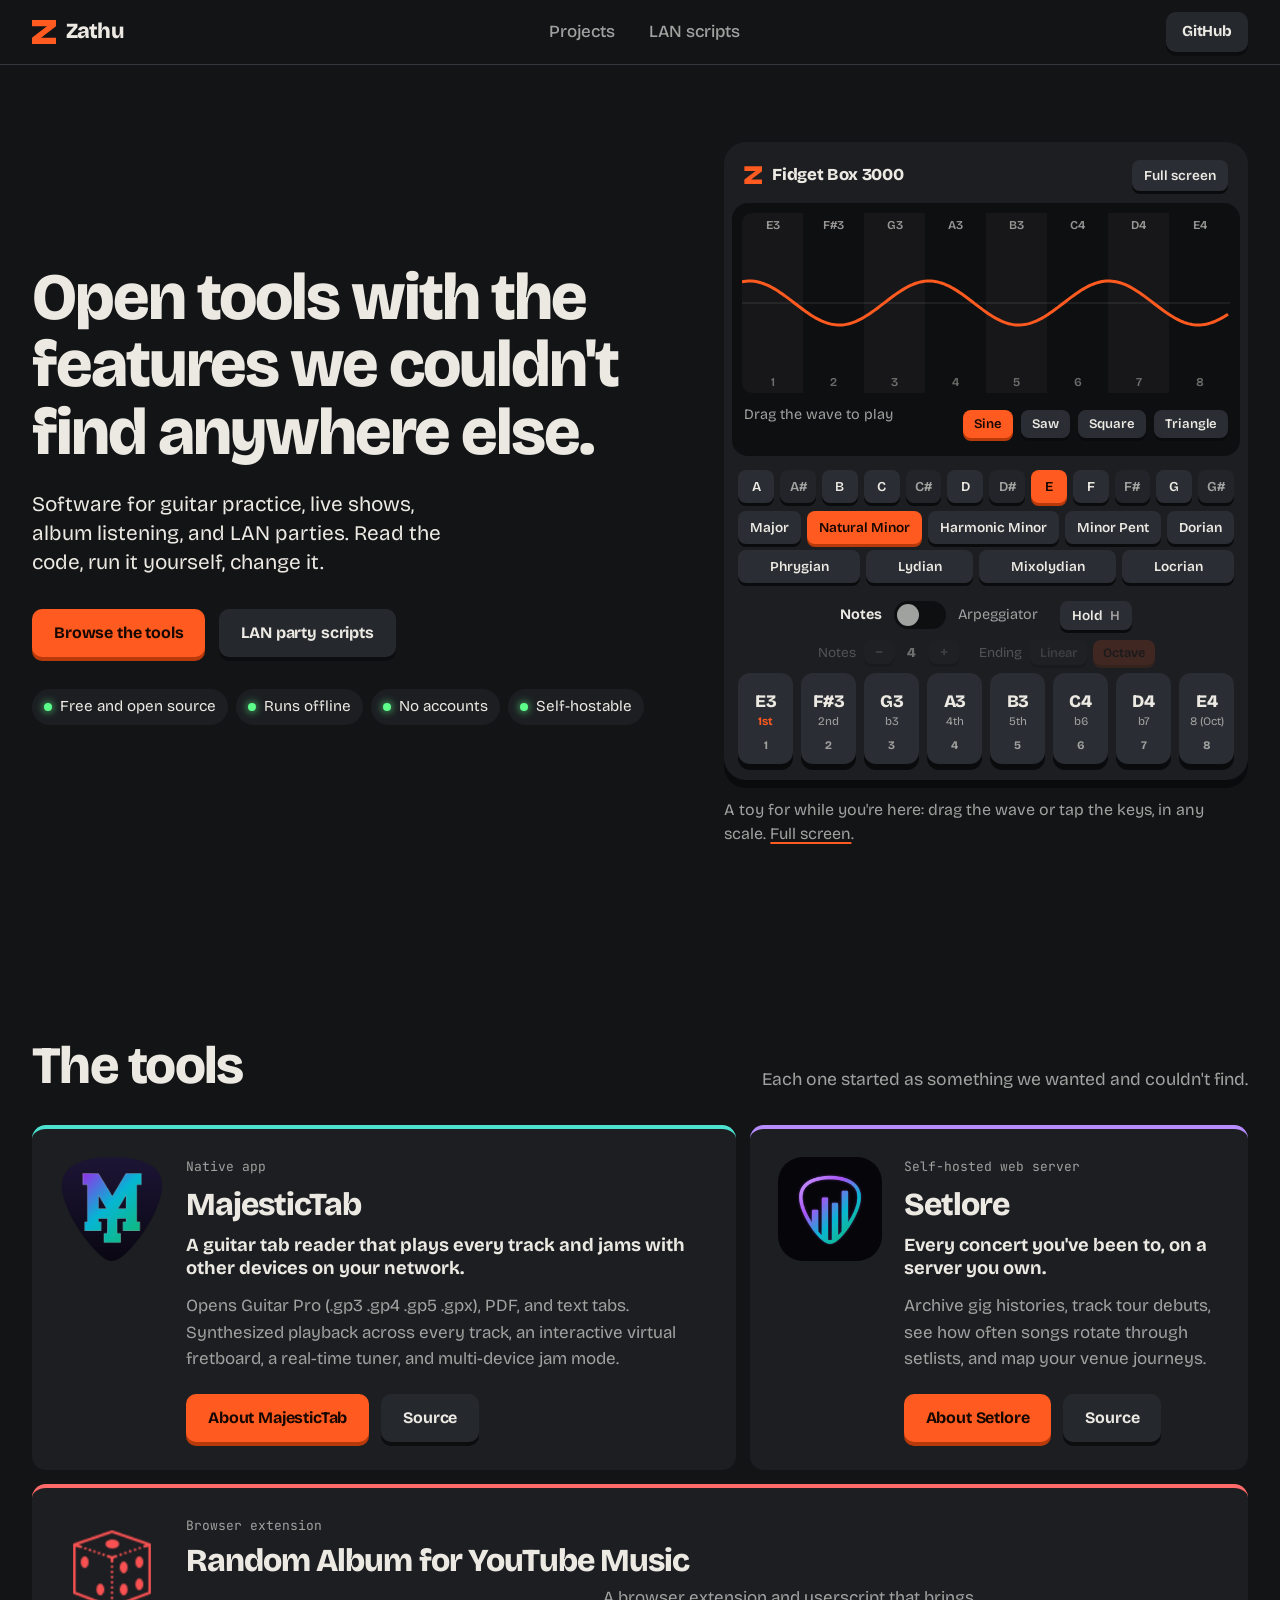
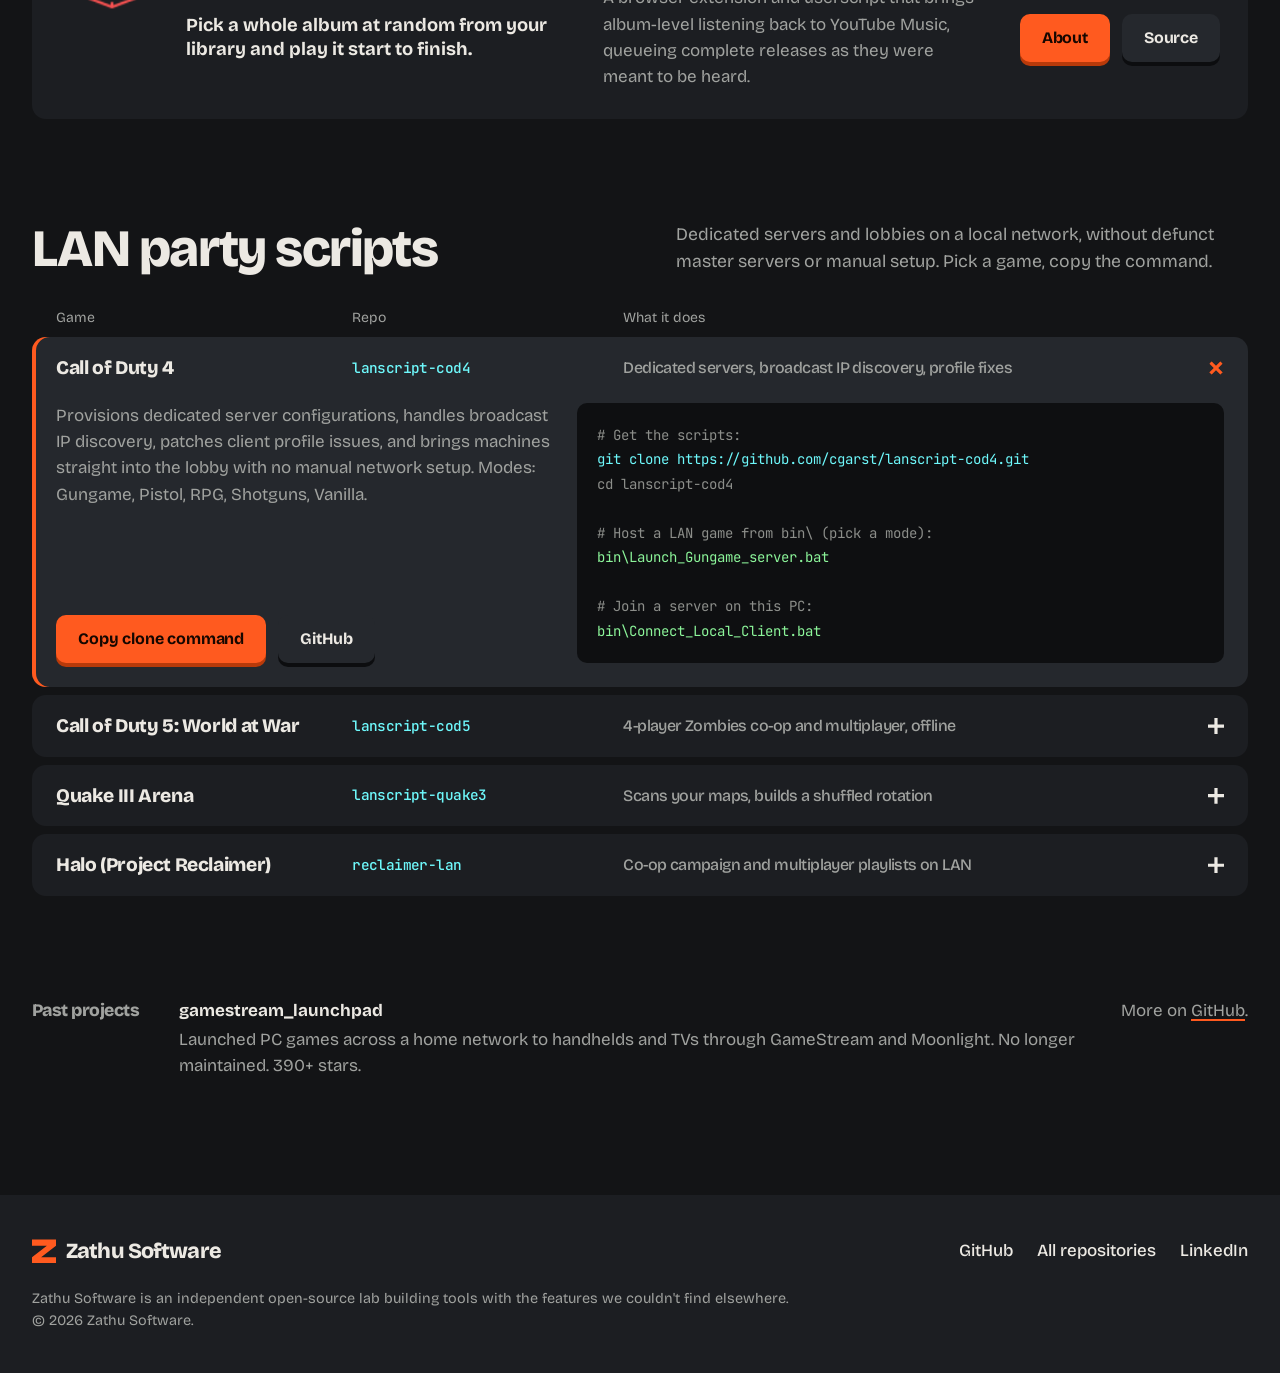
==== commit 01d28e13: "Restyle Fidget Box to match the site: graphite body, flat screen, press-down keys, orange accent" ====
--- a/index.html
+++ b/index.html
@@ -27,8 +27,7 @@
 
   <link rel="preconnect" href="https://fonts.googleapis.com">
   <link rel="preconnect" href="https://fonts.gstatic.com" crossorigin>
-  <link href="https://fonts.googleapis.com/css2?family=Bricolage+Grotesque:opsz,wght@12..96,500;12..96,700;12..96,800&family=Chakra+Petch:wght@500;600;700&family=JetBrains+Mono:wght@400;500;700;800&family=Space+Grotesk:wght@500;600;700;800&display=swap" rel="stylesheet">
-  <link rel="stylesheet" href="https://cdnjs.cloudflare.com/ajax/libs/font-awesome/6.5.1/css/all.min.css">
+  <link href="https://fonts.googleapis.com/css2?family=Bricolage+Grotesque:opsz,wght@12..96,500;12..96,700;12..96,800&family=JetBrains+Mono:wght@400;500&family=Space+Grotesk:wght@500;700&display=swap" rel="stylesheet">
 
   <link rel="stylesheet" href="css/base.css">
   <link rel="stylesheet" href="css/synth.css">
--- a/css/synth.css
+++ b/css/synth.css
@@ -1,624 +1,178 @@
-/* The synth rack (FIDGET BOX 3000). Shared by the site's hero and the /synth app. */
-/* Hero Hardware Rack Card / Oscilloscope */
+/* Fidget Box 3000: a pocket synth in Zathu's hardware language.
+   Shared by the site's hero and the /synth app. Graphite body, flat recessed screen,
+   one hot orange, keys that press down. */
+
 .hardware-chassis-card {
-  background: var(--bg-chassis);
-  border: 1px solid var(--border-mid);
-  border-radius: var(--radius-lg);
-  box-shadow: 
-    0 20px 50px rgba(0, 0, 0, 0.7),
-    0 0 0 1px rgba(255, 255, 255, 0.05),
-    inset 0 1px 0 rgba(255, 255, 255, 0.1);
+  --fb-body: #1c1e22;
+  --fb-key: #2a2d33;
+  --fb-key-hi: #353941;
+  --fb-well: #0e0f11;
+  --fb-shade: #0a0b0d;
+  --fb-ink: #ece9e3;
+  --fb-dim: #a0a29f;
+  --fb-hot: #ff5a1f;
+  --fb-hot-dark: #b83a0a;
+  --fb-amber: #ffc766;
+  --fb-font: 'Bricolage Grotesque', system-ui, -apple-system, sans-serif;
+
+  background: var(--fb-body);
+  color: var(--fb-ink);
+  font-family: var(--fb-font);
+  border-radius: 22px;
+  box-shadow: 0 8px 0 var(--fb-shade);
+  padding: 8px;
+  position: relative;
   overflow: hidden;
-  position: relative;
 }
 
+.hardware-chassis-card button { font-family: var(--fb-font); }
+.hardware-chassis-card button:focus-visible,
+.hardware-chassis-card input:focus-visible + .arp-slider { outline: 3px solid var(--fb-hot); outline-offset: 2px; }
+
+/* Header: the Z, the name, one button */
 .hardware-rack-header {
-  background: #090c14;
-  padding: 0.75rem 1.25rem;
-  border-bottom: 1px solid var(--border-dim);
   display: flex;
   justify-content: space-between;
   align-items: center;
-  font-family: var(--font-mono);
-  font-size: 0.75rem;
+  padding: 10px 12px 12px;
+}
+.rack-header-left { display: flex; align-items: center; gap: 10px; }
+.rack-z {
+  width: 18px; height: 18px; background: var(--fb-hot);
+  clip-path: polygon(0 0, 100% 0, 100% 26%, 38% 74%, 100% 74%, 100% 100%, 0 100%, 0 74%, 62% 26%, 0 26%);
+}
+.rack-title { font-size: 1.05rem; font-weight: 800; letter-spacing: -0.02em; color: var(--fb-ink); }
+.rack-header-right { display: flex; align-items: center; gap: 8px; }
+
+/* Shared key feel */
+.rack-max-btn, .scope-btn, .mode-btn, .hold-btn, .arp-opt-btn {
+  background: var(--fb-key);
+  border: 0;
+  color: var(--fb-ink);
+  border-radius: 8px;
+  cursor: pointer;
+  font-weight: 600;
+  box-shadow: 0 3px 0 var(--fb-shade);
+  transition: transform .12s cubic-bezier(.22,1,.36,1), box-shadow .12s cubic-bezier(.22,1,.36,1), background-color .15s;
+}
+.rack-max-btn:hover, .scope-btn:hover, .mode-btn:hover, .hold-btn:hover, .arp-opt-btn:hover:not(:disabled) { background: var(--fb-key-hi); }
+.rack-max-btn:active, .scope-btn:active, .mode-btn:active, .hold-btn:active, .arp-opt-btn:active:not(:disabled) { transform: translateY(3px); box-shadow: 0 0 0 var(--fb-shade); transition-duration: .04s; }
+.scope-btn.active, .mode-btn.active, .hold-btn.active, .arp-opt-btn.active {
+  background: var(--fb-hot); color: #160700; box-shadow: 0 3px 0 var(--fb-hot-dark);
+}
+.scope-btn.active:active, .mode-btn.active:active, .hold-btn.active:active, .arp-opt-btn.active:active { box-shadow: 0 0 0 var(--fb-hot-dark); }
+
+.rack-max-btn { font-size: .85rem; padding: 7px 12px; }
+
+/* Screen: a flat recessed well */
+.oscilloscope-screen-wrapper {
+  background: var(--fb-well);
+  border-radius: 16px;
+  padding: 10px 10px 12px;
+  position: relative;
+}
+.oscilloscope-crt-frame { position: relative; overflow: hidden; border-radius: 10px; }
+.oscilloscope-canvas { width: 100%; height: 180px; display: block; touch-action: none; background: var(--fb-well); }
+
+.oscilloscope-meta { display: flex; justify-content: space-between; align-items: center; margin-top: 12px; padding: 0 2px; font-size: .9rem; color: var(--fb-dim); }
+.scope-wave-selector { display: flex; gap: 8px; flex-shrink: 0; }
+.scope-btn { font-size: .82rem; padding: 6px 11px; }
+
+/* Controls */
+.synth-bar-controls { padding: 14px 6px 8px; }
+.mode-switcher-bar { display: flex; flex-wrap: wrap; gap: 8px; margin-bottom: 14px; }
+.key-btn-group { display: flex; gap: 6px; flex: 1 1 100%; }
+.key-btn-group .key-btn { flex: 1 1 0; min-width: 0; padding: 8px 0; text-align: center; font-size: .85rem; }
+.key-btn-group .key-btn-sharp:not(.active) { background: #222429; color: var(--fb-dim); }
+.mode-btn-group { display: flex; flex-wrap: wrap; gap: 6px; flex: 1 1 100%; }
+.mode-btn-group .mode-btn { flex: 1 1 auto; text-align: center; font-size: .85rem; padding: 8px 10px; }
+
+/* The eight note keys: big, chunky, they press down */
+.synth-keys-grid { display: flex; flex-wrap: nowrap; gap: 8px; width: 100%; }
+.synth-key {
+  flex: 1 1 0; min-width: 0;
+  background: var(--fb-key); border: 0; border-radius: 12px;
+  padding: 18px 2px 12px;
+  display: flex; flex-direction: column; align-items: center; justify-content: flex-end; gap: 2px;
+  cursor: pointer; user-select: none; text-align: center; overflow: hidden;
+  box-shadow: 0 6px 0 var(--fb-shade);
+  transition: transform .1s cubic-bezier(.22,1,.36,1), box-shadow .1s cubic-bezier(.22,1,.36,1), background-color .12s;
+}
+.synth-key:hover { background: var(--fb-key-hi); }
+.synth-key:active, .synth-key.key-pressed, .synth-key.key-held {
+  transform: translateY(5px); box-shadow: 0 1px 0 var(--fb-shade);
+  background: var(--fb-hot); transition-duration: .04s;
+}
+.synth-note-name { font-size: 1.1rem; font-weight: 800; letter-spacing: -0.02em; color: var(--fb-ink); white-space: nowrap; }
+.synth-key-degree { font-size: .72rem; color: var(--fb-dim); white-space: nowrap; }
+.synth-key-shortcut { font-size: .72rem; font-weight: 700; color: var(--fb-dim); margin-top: 8px; }
+.synth-key.is-root .synth-key-degree { color: var(--fb-hot); font-weight: 700; }
+.synth-key:active .synth-note-name, .synth-key.key-pressed .synth-note-name, .synth-key.key-held .synth-note-name,
+.synth-key:active .synth-key-degree, .synth-key.key-pressed .synth-key-degree, .synth-key.key-held .synth-key-degree,
+.synth-key:active .synth-key-shortcut, .synth-key.key-pressed .synth-key-shortcut, .synth-key.key-held .synth-key-shortcut { color: #160700; }
+
+/* Notes / arpeggiator switch, hold */
+.arp-switcher { display: flex; align-items: center; justify-content: center; gap: 12px; margin: 18px 0 10px; font-size: .9rem; }
+.arp-label { color: var(--fb-dim); transition: color .2s; }
+.arp-label.active { color: var(--fb-ink); font-weight: 700; }
+.arp-switch { position: relative; display: inline-block; width: 52px; height: 28px; cursor: pointer; }
+.arp-switch input { position: absolute; opacity: 0; width: 100%; height: 100%; margin: 0; cursor: pointer; }
+.arp-slider { position: absolute; inset: 0; background: var(--fb-well); border-radius: 999px; pointer-events: none; }
+.arp-slider::before {
+  content: ''; position: absolute; top: 3px; left: 3px; width: 22px; height: 22px; border-radius: 50%;
+  background: var(--fb-dim);
+  transition: transform .3s cubic-bezier(0.34, 1.36, 0.64, 1), background-color .2s;
+}
+.arp-switch input:checked + .arp-slider::before { transform: translateX(24px); background: var(--fb-hot); }
+.hold-btn { margin-left: 10px; font-size: .85rem; padding: 6px 12px; }
+.hold-key-hint { opacity: .6; margin-left: 4px; }
+
+.arp-options { display: flex; align-items: center; justify-content: center; gap: 8px; margin: 0 0 8px; font-size: .85rem; transition: opacity .2s; }
+.arp-options.is-off { opacity: .4; }
+.arp-opt-label { color: var(--fb-dim); }
+.arp-opt-gap { margin-left: 12px; }
+.arp-notes-val { min-width: 1.4em; text-align: center; color: var(--fb-ink); font-weight: 800; }
+.arp-end-group { display: flex; gap: 6px; }
+.arp-opt-btn { font-size: .8rem; padding: 5px 10px; }
+.arp-step-btn { min-width: 30px; padding: 4px 0; font-size: 1rem; line-height: 1; }
+.arp-opt-btn:disabled { cursor: not-allowed; opacity: .4; }
+
+/* Hints that need a keyboard */
+@media (hover: none) and (pointer: coarse) {
+  .synth-key-shortcut, .hold-key-hint { display: none; }
 }
 
-.rack-header-left {
-  display: flex;
-  align-items: center;
-  gap: 0.6rem;
-  color: var(--text-muted);
+/* Maximized: header and controls stay visible, the screen takes the remaining space */
+body.scope-max-open { overflow: hidden; }
+.hardware-chassis-card.scope-maximized {
+  position: fixed; inset: 0; z-index: 10000; display: flex; flex-direction: column;
+  border-radius: 0; box-shadow: none; overflow-y: auto; padding: 8px 12px 12px;
+}
+.scope-maximized .oscilloscope-screen-wrapper { flex: 1; min-height: 200px; display: flex; flex-direction: column; }
+.scope-maximized .oscilloscope-crt-frame { flex: 1; min-height: 0; }
+.scope-maximized .oscilloscope-canvas { position: absolute; inset: 0; width: 100%; height: 100%; }
+.scope-maximized .oscilloscope-meta { flex-wrap: wrap; gap: 8px; }
+
+/* Status: always two lines so nothing shifts */
+#scope-status-text { flex: 1 1 0; min-width: 0; line-height: 1.35; min-height: 2.7em; margin-right: 12px; }
+
+/* The /synth app (body.synth-app): the rack fills the viewport, no full-screen toggle,
+   safe areas keep it clear of notches and the home indicator when installed. */
+body.synth-app { background: #131416; }
+body.synth-app::before { display: none; }
+body.synth-app .rack-max-btn { display: none; }
+body.synth-app .hardware-chassis-card.scope-maximized {
+  padding: calc(8px + env(safe-area-inset-top)) calc(12px + env(safe-area-inset-right)) calc(12px + env(safe-area-inset-bottom)) calc(12px + env(safe-area-inset-left));
 }
 
-.rack-screw {
-  width: 10px;
-  height: 10px;
-  background: #1e2638;
-  border-radius: 50%;
-  border: 1px solid #334155;
-  box-shadow: inset 0 1px 2px rgba(0,0,0,0.8);
-  position: relative;
+@media (max-width: 560px) {
+  .key-btn-group { gap: 4px; }
+  .synth-keys-grid { gap: 5px; }
+  .synth-key { padding: 14px 0 10px; border-radius: 10px; }
+  .oscilloscope-meta { flex-direction: column; align-items: stretch; gap: 10px; }
+  .scope-wave-selector { flex-wrap: wrap; }
+  .scope-btn { flex: 1 1 auto; }
 }
-
-.rack-screw::before {
-  content: '';
-  position: absolute;
-  top: 4px; left: 2px; right: 2px; height: 1px;
-  background: #475569;
+@media (prefers-reduced-motion: reduce) {
+  .hardware-chassis-card *, .hardware-chassis-card *::before { transition-duration: .01ms !important; }
 }
-
-.rack-title {
-  font-weight: 700;
-  letter-spacing: 1px;
-  color: var(--neon-amber);
-}
-
-.rack-header-right {
-  display: flex;
-  align-items: center;
-  gap: 0.5rem;
-}
-
-.led-cluster {
-  display: flex;
-  gap: 0.35rem;
-}
-
-.led {
-  width: 6px;
-  height: 6px;
-  border-radius: 50%;
-}
-
-.led-cyan { background: var(--neon-cyan); box-shadow: 0 0 6px var(--neon-cyan); }
-.led-magenta { background: var(--neon-magenta); box-shadow: 0 0 6px var(--neon-magenta); }
-.led-green { background: var(--neon-emerald); box-shadow: 0 0 6px var(--neon-emerald); }
-
-/* Oscilloscope Display with Permanent CRT Phosphor Tube */
-.oscilloscope-screen-wrapper {
-  background: #04070d;
-  position: relative;
-  padding: 1rem;
-  border-bottom: 1px solid var(--border-dim);
-}
-
-.oscilloscope-crt-frame {
-  position: relative;
-  overflow: hidden;
-  border-radius: var(--radius-sm);
-  border: 1px solid rgba(0, 240, 255, 0.25);
-  box-shadow: 
-    inset 0 0 40px rgba(0, 0, 0, 0.95),
-    inset 0 0 15px rgba(0, 240, 255, 0.1),
-    0 0 20px rgba(0, 240, 255, 0.08);
-}
-
-.oscilloscope-canvas {
-  width: 100%;
-  height: 180px;
-  display: block;
-  touch-action: none; /* the wave is a pad: stop the browser claiming vertical swipes as scroll */
-  background: #020509;
-}
-
-/* Permanent CRT Phosphor Scanlines & Bezel Vignette */
-.oscilloscope-crt-scanlines {
-  position: absolute;
-  top: 0;
-  left: 0;
-  right: 0;
-  bottom: 0;
-  pointer-events: none;
-  background: 
-    linear-gradient(rgba(18, 16, 16, 0) 50%, rgba(0, 0, 0, 0.38) 50%),
-    radial-gradient(ellipse at center, rgba(0, 240, 255, 0.03) 0%, rgba(0, 0, 0, 0.55) 90%);
-  background-size: 100% 3px, 100% 100%;
-  border-radius: var(--radius-sm);
-  box-shadow: 
-    inset 0 0 35px rgba(0, 0, 0, 0.95),
-    inset 0 1px 1px rgba(255, 255, 255, 0.12);
-  mix-blend-mode: hard-light;
-}
-
-.oscilloscope-meta {
-  display: flex;
-  justify-content: space-between;
-  align-items: center;
-  margin-top: 0.75rem;
-  font-family: var(--font-mono);
-  font-size: 0.72rem;
-  color: var(--text-dim);
-}
-
-.scope-wave-selector {
-  display: flex;
-  gap: 0.4rem;
-}
-
-.scope-btn {
-  background: rgba(255, 255, 255, 0.05);
-  border: 1px solid var(--border-dim);
-  color: var(--text-muted);
-  font-family: var(--font-mono);
-  font-size: 0.68rem;
-  padding: 0.15rem 0.5rem;
-  border-radius: 3px;
-  cursor: pointer;
-  transition: all 0.2s;
-}
-
-.scope-btn.active, .scope-btn:hover {
-  background: rgba(0, 240, 255, 0.15);
-  color: var(--neon-cyan);
-  border-color: var(--neon-cyan);
-}
-
-/* Interactive Key of E Scale / Mode Synthesizer */
-.synth-bar-controls {
-  padding: 1.25rem;
-  background: #0b0f19;
-}
-
-.mode-switcher-bar {
-  display: flex;
-  align-items: center;
-  justify-content: space-between;
-  flex-wrap: wrap;
-  gap: 0.5rem;
-  margin-bottom: 0.85rem;
-  font-family: var(--font-mono);
-}
-
-.mode-bar-label {
-  font-size: 0.72rem;
-  color: var(--text-dim);
-  text-transform: uppercase;
-  letter-spacing: 0.8px;
-  display: flex;
-  align-items: center;
-  gap: 0.4rem;
-  font-weight: 700;
-}
-
-.root-key-selector {
-  display: flex;
-  align-items: center;
-  gap: 0.35rem;
-}
-
-.synth-select {
-  background: #111827;
-  border: 1px solid var(--border-mid);
-  color: var(--neon-cyan);
-  font-family: var(--font-mono);
-  font-size: 0.72rem;
-  font-weight: 700;
-  padding: 0.2rem 0.5rem;
-  border-radius: var(--radius-sm);
-  cursor: pointer;
-  outline: none;
-  transition: all 0.2s ease;
-}
-
-.synth-select:hover, .synth-select:focus {
-  border-color: var(--neon-cyan);
-  box-shadow: 0 0 8px rgba(0, 240, 255, 0.25);
-}
-
-.mode-btn-group {
-  display: flex;
-  align-items: center;
-  gap: 0.3rem;
-  flex-wrap: wrap;
-}
-
-.mode-btn {
-  background: rgba(255, 255, 255, 0.05);
-  border: 1px solid var(--border-dim);
-  color: var(--text-muted);
-  font-family: var(--font-mono);
-  font-size: 0.7rem;
-  font-weight: 600;
-  padding: 0.25rem 0.5rem;
-  border-radius: var(--radius-sm);
-  cursor: pointer;
-  transition: all 0.18s ease;
-}
-
-.mode-btn:hover {
-  background: rgba(255, 255, 255, 0.1);
-  color: var(--text-main);
-  border-color: var(--border-mid);
-}
-
-.mode-btn.active {
-  background: rgba(0, 240, 255, 0.15);
-  color: var(--neon-cyan);
-  border-color: var(--neon-cyan);
-  box-shadow: 0 0 10px rgba(0, 240, 255, 0.2);
-}
-
-/* Number buttons row: strictly flex single-row on desktop */
-.synth-keys-grid {
-  display: flex;
-  flex-wrap: nowrap;
-  gap: 0.3rem;
-  width: 100%;
-}
-
-.synth-key {
-  flex: 1 1 0;
-  min-width: 0;
-  background: #151c2c;
-  border: 1px solid #25334d;
-  border-radius: var(--radius-sm);
-  padding: 0.55rem 0.1rem;
-  display: flex;
-  flex-direction: column;
-  align-items: center;
-  justify-content: center;
-  cursor: pointer;
-  user-select: none;
-  transition: all 0.12s ease;
-  box-shadow: 0 3px 0 #0d121c;
-  text-align: center;
-  overflow: hidden;
-}
-
-.synth-key:hover {
-  background: #1c273e;
-  border-color: var(--neon-cyan);
-}
-
-.synth-key:active, .synth-key.key-pressed, .synth-key.key-held {
-  transform: translateY(2px);
-  box-shadow: 0 1px 0 #0d121c;
-  background: rgba(0, 240, 255, 0.25);
-  border-color: var(--neon-cyan);
-}
-
-.synth-note-name {
-  font-family: var(--font-mono);
-  font-size: 0.82rem;
-  font-weight: 700;
-  color: var(--text-main);
-  white-space: nowrap;
-}
-
-.synth-key-degree {
-  font-family: var(--font-mono);
-  font-size: 0.6rem;
-  color: var(--text-dim);
-  margin-top: 0.1rem;
-  white-space: nowrap;
-}
-
-.synth-key.is-root .synth-key-degree {
-  color: var(--neon-cyan);
-  font-weight: 700;
-}
-
-.synth-key-shortcut {
-  font-family: var(--font-mono);
-  font-size: 0.6rem;
-  color: #64748b;
-  margin-top: 0.15rem;
-}
-
-.arp-switcher {
-  display: flex;
-  align-items: center;
-  justify-content: center;
-  gap: 0.75rem;
-  margin: 0.75rem 0 0.5rem;
-  font-family: var(--font-mono);
-  font-size: 0.72rem;
-  letter-spacing: 0.08em;
-}
-
-.arp-label {
-  color: var(--text-dim);
-  transition: color 0.2s ease;
-}
-
-.arp-label.active {
-  color: var(--neon-cyan);
-  font-weight: 700;
-}
-
-.arp-switch {
-  position: relative;
-  display: inline-block;
-  width: 46px;
-  height: 22px;
-  cursor: pointer;
-}
-
-.arp-switch input {
-  position: absolute;
-  opacity: 0;
-  width: 100%;
-  height: 100%;
-  margin: 0;
-  cursor: pointer;
-}
-
-.arp-slider {
-  position: absolute;
-  inset: 0;
-  background: #111522;
-  border: 1px solid var(--border-mid);
-  border-radius: 999px;
-  transition: background 0.2s ease, border-color 0.2s ease;
-  pointer-events: none;
-}
-
-.arp-slider::before {
-  content: '';
-  position: absolute;
-  top: 2px;
-  left: 2px;
-  width: 16px;
-  height: 16px;
-  border-radius: 50%;
-  background: var(--neon-cyan);
-  box-shadow: 0 0 8px var(--neon-cyan);
-  transition: transform 0.2s ease;
-}
-
-.arp-switch input:checked + .arp-slider {
-  border-color: var(--neon-cyan);
-}
-
-.arp-switch input:checked + .arp-slider::before {
-  transform: translateX(24px);
-}
-
-.arp-switch input:focus-visible + .arp-slider {
-  outline: 2px solid var(--neon-cyan);
-  outline-offset: 2px;
-}
-
-/* Glyph button replacing the LED cluster in the rack header */
-.rack-max-btn {
-  background: transparent;
-  border: 1px solid var(--border-mid);
-  border-radius: 4px;
-  color: var(--neon-cyan);
-  font-size: 0.95rem;
-  line-height: 1;
-  width: 26px;
-  height: 22px;
-  padding: 0;
-  cursor: pointer;
-  transition: background 0.15s ease, box-shadow 0.15s ease;
-}
-
-.rack-max-btn:hover,
-.rack-max-btn:focus-visible {
-  background: rgba(0, 240, 255, 0.12);
-  box-shadow: 0 0 8px rgba(0, 240, 255, 0.35);
-  outline: none;
-}
-
-/* Maximized rack: header + controls stay visible, the scope takes the remaining space */
-body.scope-max-open {
-  overflow: hidden;
-}
-
-.hardware-chassis-card.scope-maximized {
-  position: fixed;
-  inset: 0;
-  z-index: 10000;
-  display: flex;
-  flex-direction: column;
-  border-radius: 0;
-  overflow-y: auto;
-}
-
-.scope-maximized .oscilloscope-screen-wrapper {
-  flex: 1;
-  min-height: 200px;
-  display: flex;
-  flex-direction: column;
-}
-
-.scope-maximized .oscilloscope-crt-frame {
-  flex: 1;
-  min-height: 0;
-}
-
-.scope-maximized .oscilloscope-canvas {
-  position: absolute;
-  inset: 0;
-  width: 100%;
-  height: 100%;
-}
-
-.scope-maximized .oscilloscope-meta {
-  flex-wrap: wrap;
-  gap: 0.5rem;
-}
-
-/* Scope status: always two lines so the layout never shifts */
-#scope-status-text {
-  flex: 1 1 0;
-  min-width: 0;
-  line-height: 1.4;
-  min-height: 2.8em;
-  margin-right: 0.75rem;
-}
-
-.scope-wave-selector {
-  flex-shrink: 0;
-}
-
-/* Key buttons (replace the key dropdown): one even row of 12 chromatic notes */
-.key-btn-group {
-  display: flex;
-  gap: 0.3rem;
-  flex: 1 1 100%;
-  margin-bottom: 0.6rem;
-}
-
-.key-btn-group .key-btn {
-  flex: 1 1 0;
-  min-width: 0;
-  padding: 0.25rem 0;
-  text-align: center;
-}
-
-.key-btn-group .key-btn-sharp {
-  background: rgba(255, 255, 255, 0.02);
-  color: var(--text-dim);
-}
-
-.key-btn-group .key-btn-sharp.active {
-  color: var(--neon-cyan);
-}
-
-/* HOLD button (sustain latch) */
-.hold-btn {
-  margin-left: 0.75rem;
-  background: rgba(255, 255, 255, 0.05);
-  border: 1px solid var(--border-dim);
-  color: var(--text-muted);
-  font-family: var(--font-mono);
-  font-size: 0.72rem;
-  letter-spacing: 0.08em;
-  padding: 0.2rem 0.7rem;
-  border-radius: 3px;
-  cursor: pointer;
-  transition: all 0.2s;
-}
-
-.hold-btn:hover {
-  background: rgba(255, 255, 255, 0.1);
-  color: var(--text-main);
-  border-color: var(--border-mid);
-}
-
-.hold-btn.active {
-  background: rgba(0, 240, 255, 0.15);
-  color: var(--neon-cyan);
-  border-color: var(--neon-cyan);
-}
-
-/* Mode buttons: justify to fill the full row width (wrapped rows stretch too) */
-.mode-btn-group {
-  flex: 1 1 100%;
-}
-
-.mode-btn-group .mode-btn {
-  flex: 1 1 auto;
-  text-align: center;
-}
-
-.hold-key-hint {
-  opacity: 0.6;
-}
-
-/* No keyboard on touch-only devices: hide the [key] hints */
-@media (hover: none) and (pointer: coarse) {
-  .synth-key-shortcut,
-  .hold-key-hint {
-    display: none;
-  }
-}
-
-/* Arpeggio options */
-.arp-options {
-  display: flex;
-  align-items: center;
-  justify-content: center;
-  gap: 0.4rem;
-  margin: 0 0 0.6rem;
-  font-family: var(--font-mono);
-  font-size: 0.72rem;
-  transition: opacity 0.2s ease;
-}
-
-.arp-options.is-off {
-  opacity: 0.35;
-}
-
-.arp-opt-label {
-  color: var(--text-dim);
-  letter-spacing: 0.08em;
-}
-
-.arp-opt-gap {
-  margin-left: 0.75rem;
-}
-
-.arp-notes-val {
-  min-width: 1.2em;
-  text-align: center;
-  color: var(--neon-cyan);
-  font-weight: 700;
-}
-
-.arp-end-group {
-  display: flex;
-  gap: 0.3rem;
-}
-
-.arp-opt-btn {
-  background: rgba(255, 255, 255, 0.05);
-  border: 1px solid var(--border-dim);
-  color: var(--text-muted);
-  font-family: var(--font-mono);
-  font-size: 0.68rem;
-  padding: 0.15rem 0.5rem;
-  border-radius: 3px;
-  cursor: pointer;
-  transition: all 0.2s;
-}
-
-.arp-step-btn {
-  min-width: 1.6rem;
-  padding: 0.15rem 0;
-  font-size: 0.8rem;
-  line-height: 1;
-}
-
-.arp-opt-btn:hover:not(:disabled) {
-  background: rgba(255, 255, 255, 0.1);
-  color: var(--text-main);
-  border-color: var(--border-mid);
-}
-
-.arp-opt-btn.active {
-  background: rgba(0, 240, 255, 0.15);
-  color: var(--neon-cyan);
-  border-color: var(--neon-cyan);
-}
-
-.arp-opt-btn:disabled {
-  cursor: default;
-}
-
-/* − / + : dim and block when the count is at the end of its range */
-.arp-options:not(.is-off) .arp-step-btn:disabled {
-  opacity: 0.3;
-  color: var(--text-dim);
-  background: transparent;
-  border-style: dashed;
-  cursor: not-allowed;
-}
-
-.arp-options:not(.is-off) .arp-step-btn:not(:disabled) {
-  color: var(--neon-cyan);
-  border-color: rgba(0, 240, 255, 0.4);
-  cursor: pointer;
-}
-
-/* /synth app (body.synth-app): the rack always fills the viewport, so no maximize toggle,
-   and the safe areas keep it clear of notches and the home indicator when installed. */
-body.synth-app .rack-max-btn {
-  display: none;
-}
-
-body.synth-app .hardware-chassis-card.scope-maximized {
-  padding: env(safe-area-inset-top) env(safe-area-inset-right) env(safe-area-inset-bottom) env(safe-area-inset-left);
-}
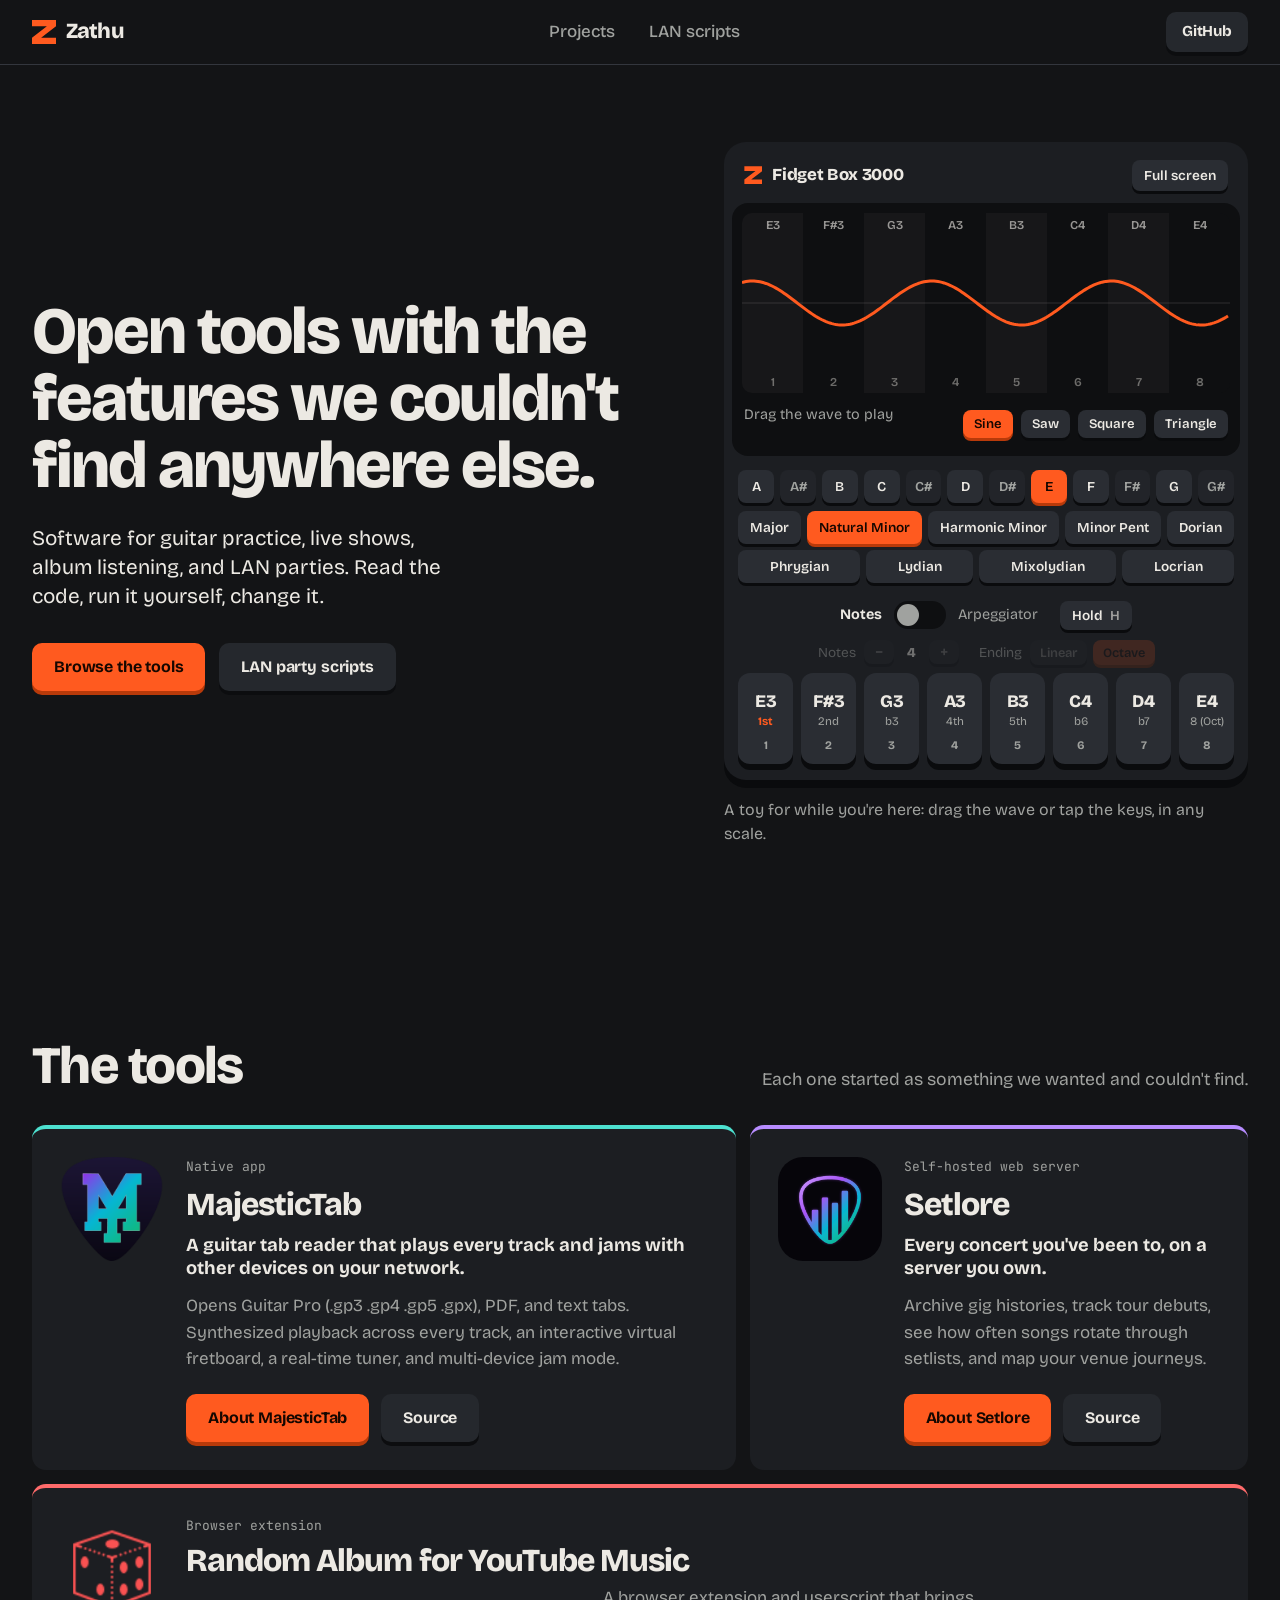
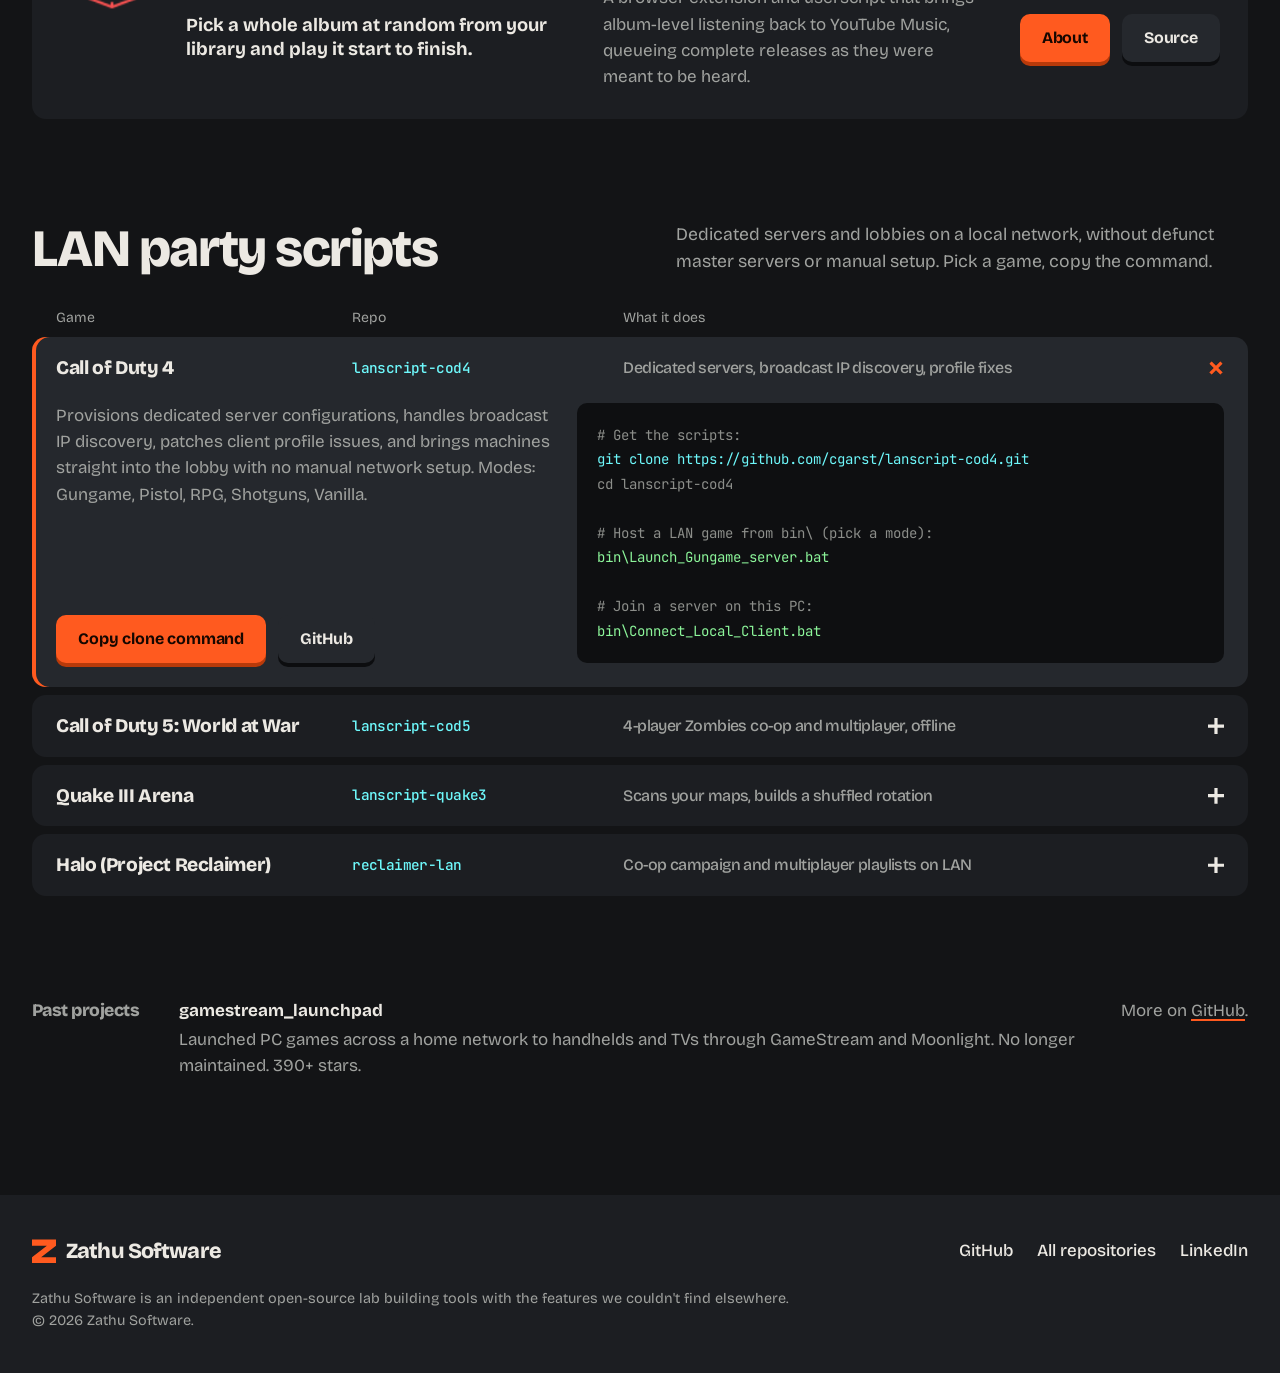
==== commit 4cc422a7: "Remove hero fact chips and the synth's full-screen link" ====
--- a/index.html
+++ b/index.html
@@ -65,12 +65,6 @@
           <a href="#projects" class="btn btn-hot">Browse the tools</a>
           <a href="#lan-vault" class="btn btn-ghost">LAN party scripts</a>
         </div>
-        <ul class="facts">
-          <li>Free and open source</li>
-          <li>Runs offline</li>
-          <li>No accounts</li>
-          <li>Self-hostable</li>
-        </ul>
       </div>
 
       <div class="hero-stage">
@@ -79,7 +73,6 @@
         </div>
         <p class="hero-note">
           A toy for while you're here: drag the wave or tap the keys, in any scale.
-          <a href="synth/" class="text-link">Full screen</a>.
         </p>
       </div>
     </div>
--- a/css/style.css
+++ b/css/style.css
@@ -62,9 +62,6 @@
 .hero-title { font-size: clamp(2.3rem, 1rem + 3.9vw, 4.6rem); line-height: .98; letter-spacing: -0.045em; }
 .hero-subtitle { margin-top: 24px; font-size: 1.3rem; line-height: 1.4; max-width: 34ch; color: var(--ink); }
 .hero-action-row { display: flex; flex-wrap: wrap; gap: 14px; margin-top: 32px; }
-.facts { list-style: none; display: flex; flex-wrap: wrap; gap: 8px; margin-top: 32px; }
-.facts li { padding: 6px 12px 6px 28px; background: var(--panel); border-radius: 999px; font-size: .95rem; position: relative; color: var(--ink); }
-.facts li::before { content: ''; position: absolute; left: 12px; top: 50%; width: 8px; height: 8px; margin-top: -4px; border-radius: 50%; background: #5dff8a; box-shadow: 0 0 8px #5dff8a; }
 .hero-stage { min-width: 0; }
 .hero-hardware-panel { min-width: 0; }
 .hero-note { margin-top: 18px; color: var(--muted); font-size: 1rem; max-width: 52ch; }
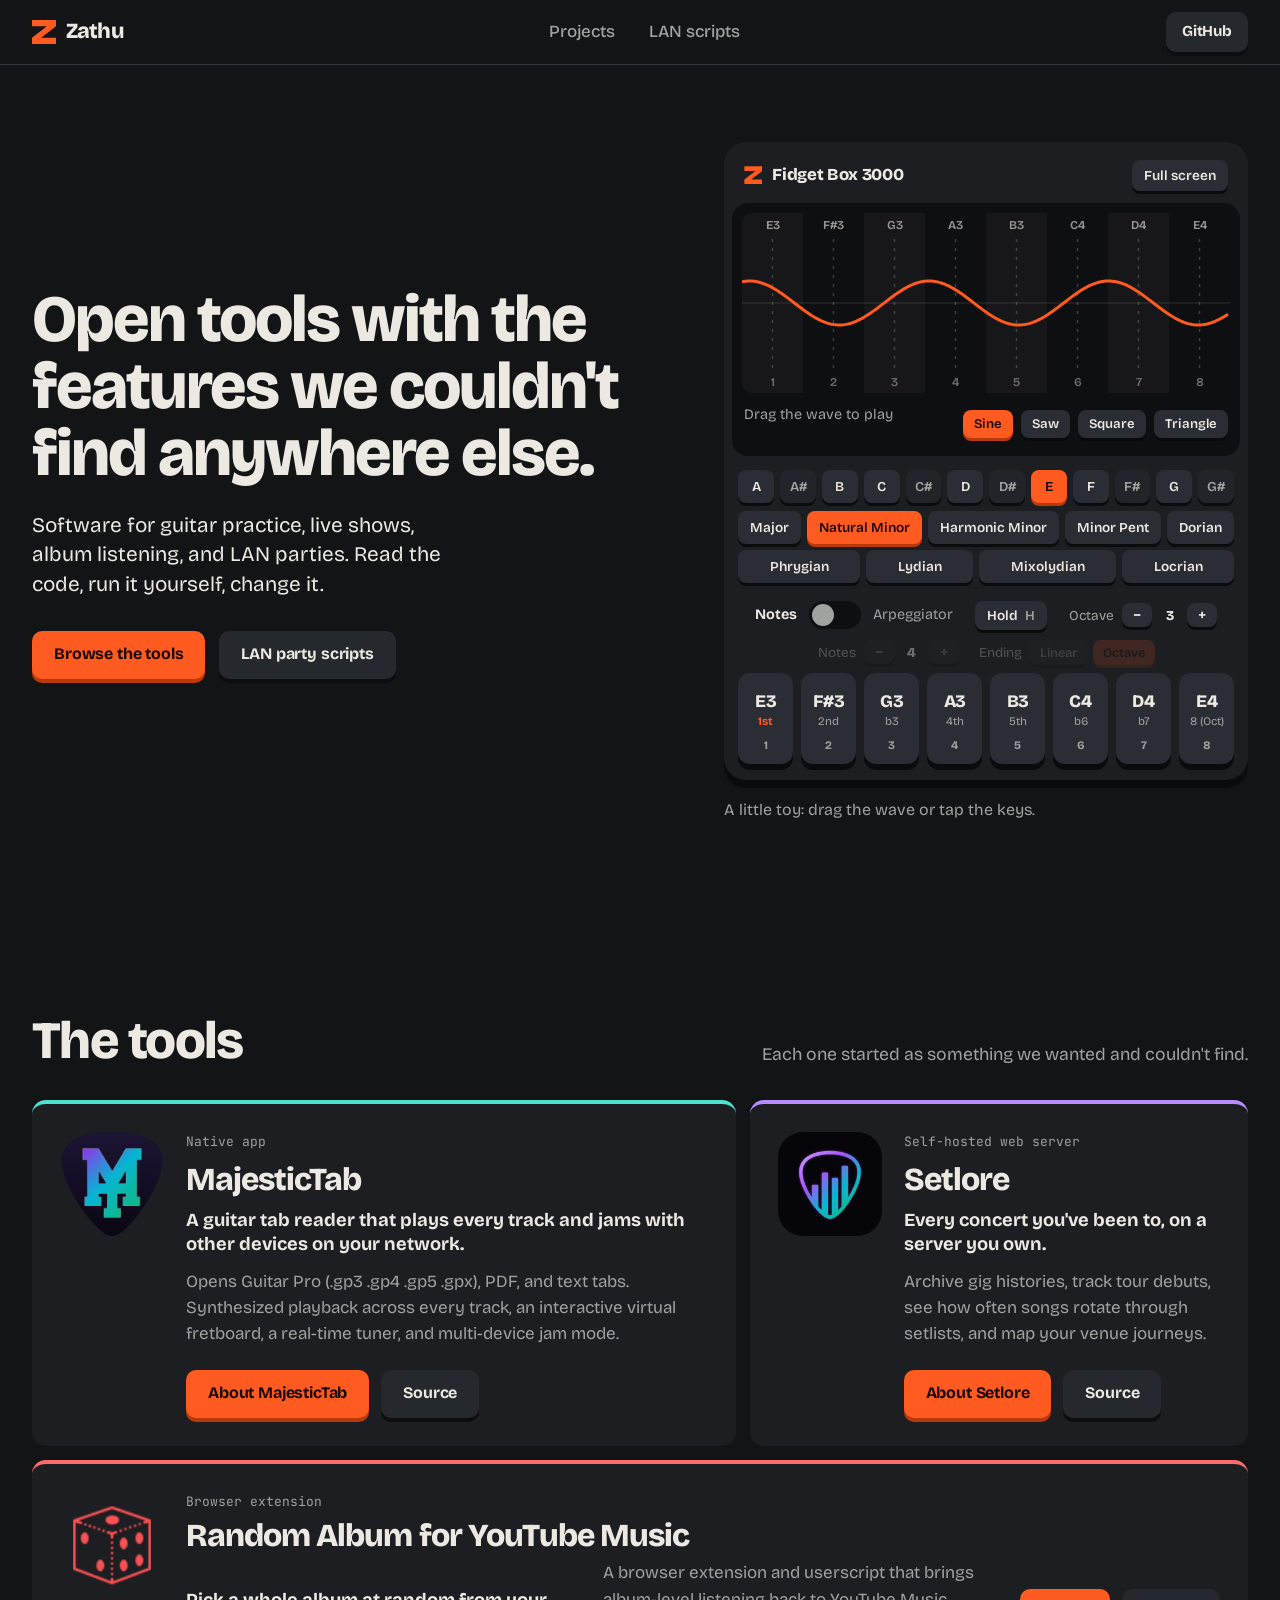
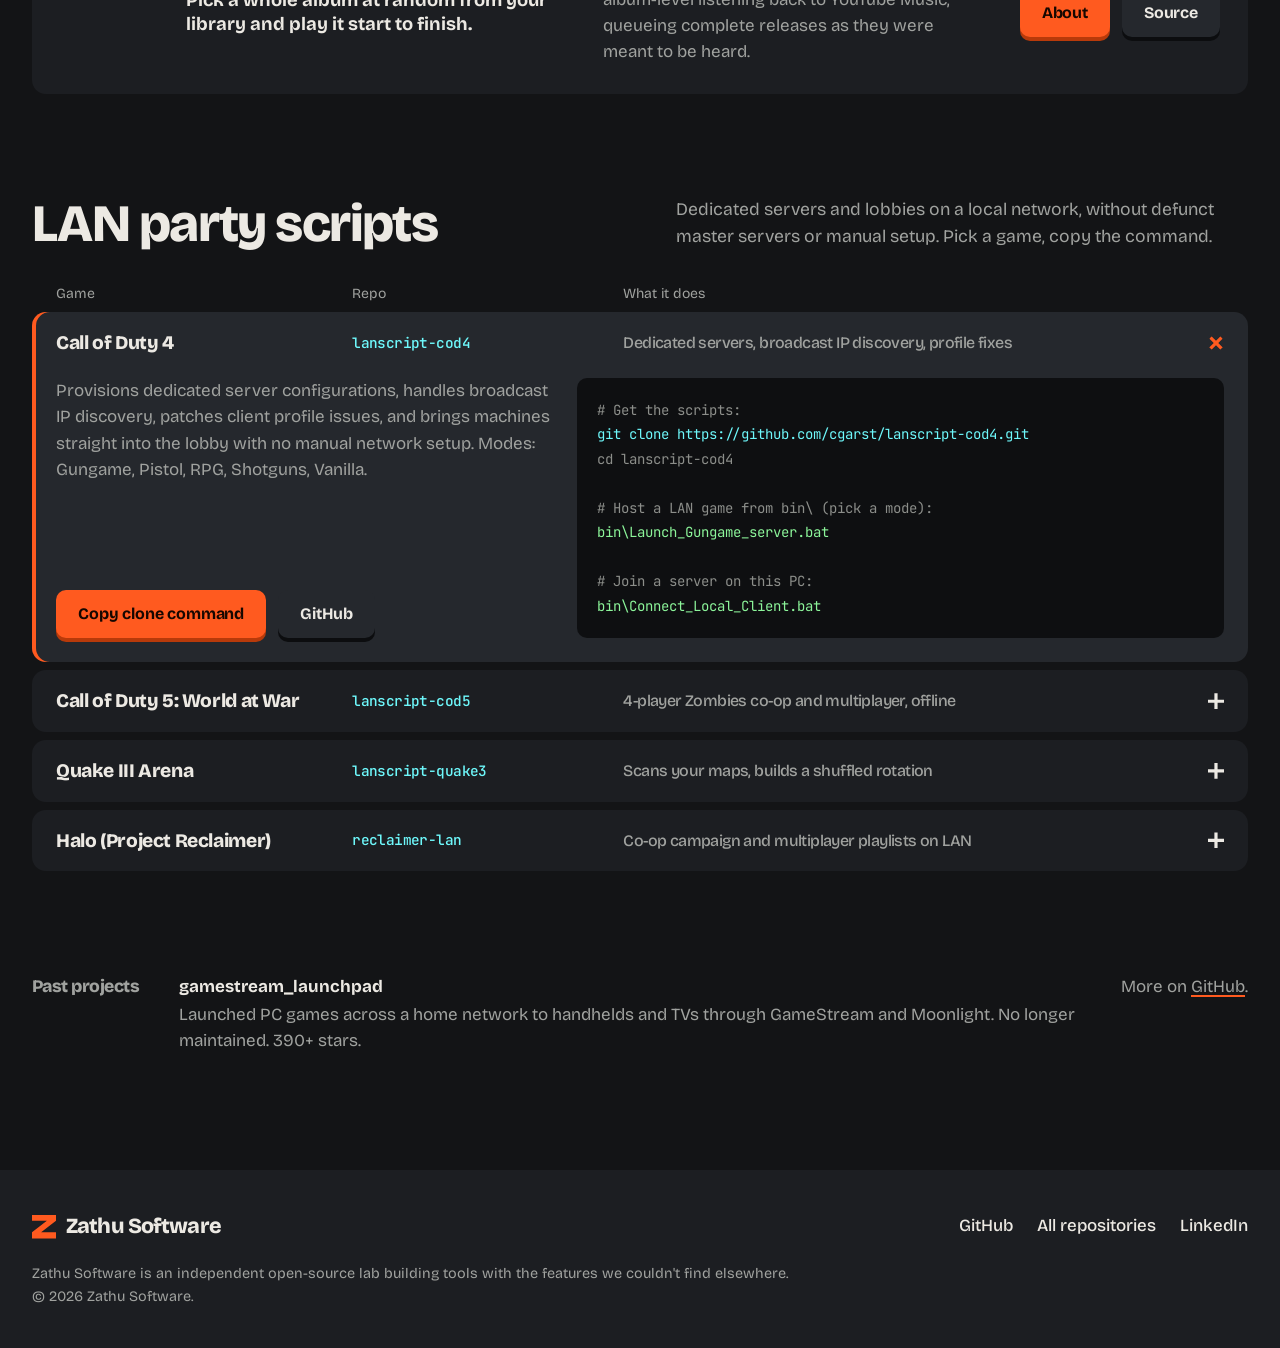
==== commit 0b1fa7b9: "Fidget Box: octave control, centre guides, pointer-following vibrato dot; shorter hero note" ====
--- a/index.html
+++ b/index.html
@@ -72,7 +72,7 @@
           <!-- Synth rack is mounted here by js/site.js (see js/synth/) -->
         </div>
         <p class="hero-note">
-          A toy for while you're here: drag the wave or tap the keys, in any scale.
+          A little toy: drag the wave or tap the keys.
         </p>
       </div>
     </div>
--- a/css/synth.css
+++ b/css/synth.css
@@ -112,7 +112,7 @@
 .synth-key:active .synth-key-shortcut, .synth-key.key-pressed .synth-key-shortcut, .synth-key.key-held .synth-key-shortcut { color: #160700; }
 
 /* Notes / arpeggiator switch, hold */
-.arp-switcher { display: flex; align-items: center; justify-content: center; gap: 12px; margin: 18px 0 10px; font-size: .9rem; }
+.arp-switcher { display: flex; flex-wrap: wrap; align-items: center; justify-content: center; gap: 10px 12px; margin: 18px 0 10px; font-size: .9rem; }
 .arp-label { color: var(--fb-dim); transition: color .2s; }
 .arp-label.active { color: var(--fb-ink); font-weight: 700; }
 .arp-switch { position: relative; display: inline-block; width: 52px; height: 28px; cursor: pointer; }
@@ -124,6 +124,7 @@
   transition: transform .3s cubic-bezier(0.34, 1.36, 0.64, 1), background-color .2s;
 }
 .arp-switch input:checked + .arp-slider::before { transform: translateX(24px); background: var(--fb-hot); }
+.octave-group { display: flex; align-items: center; gap: 8px; margin-left: 10px; font-size: .85rem; }
 .hold-btn { margin-left: 10px; font-size: .85rem; padding: 6px 12px; }
 .hold-key-hint { opacity: .6; margin-left: 4px; }
 
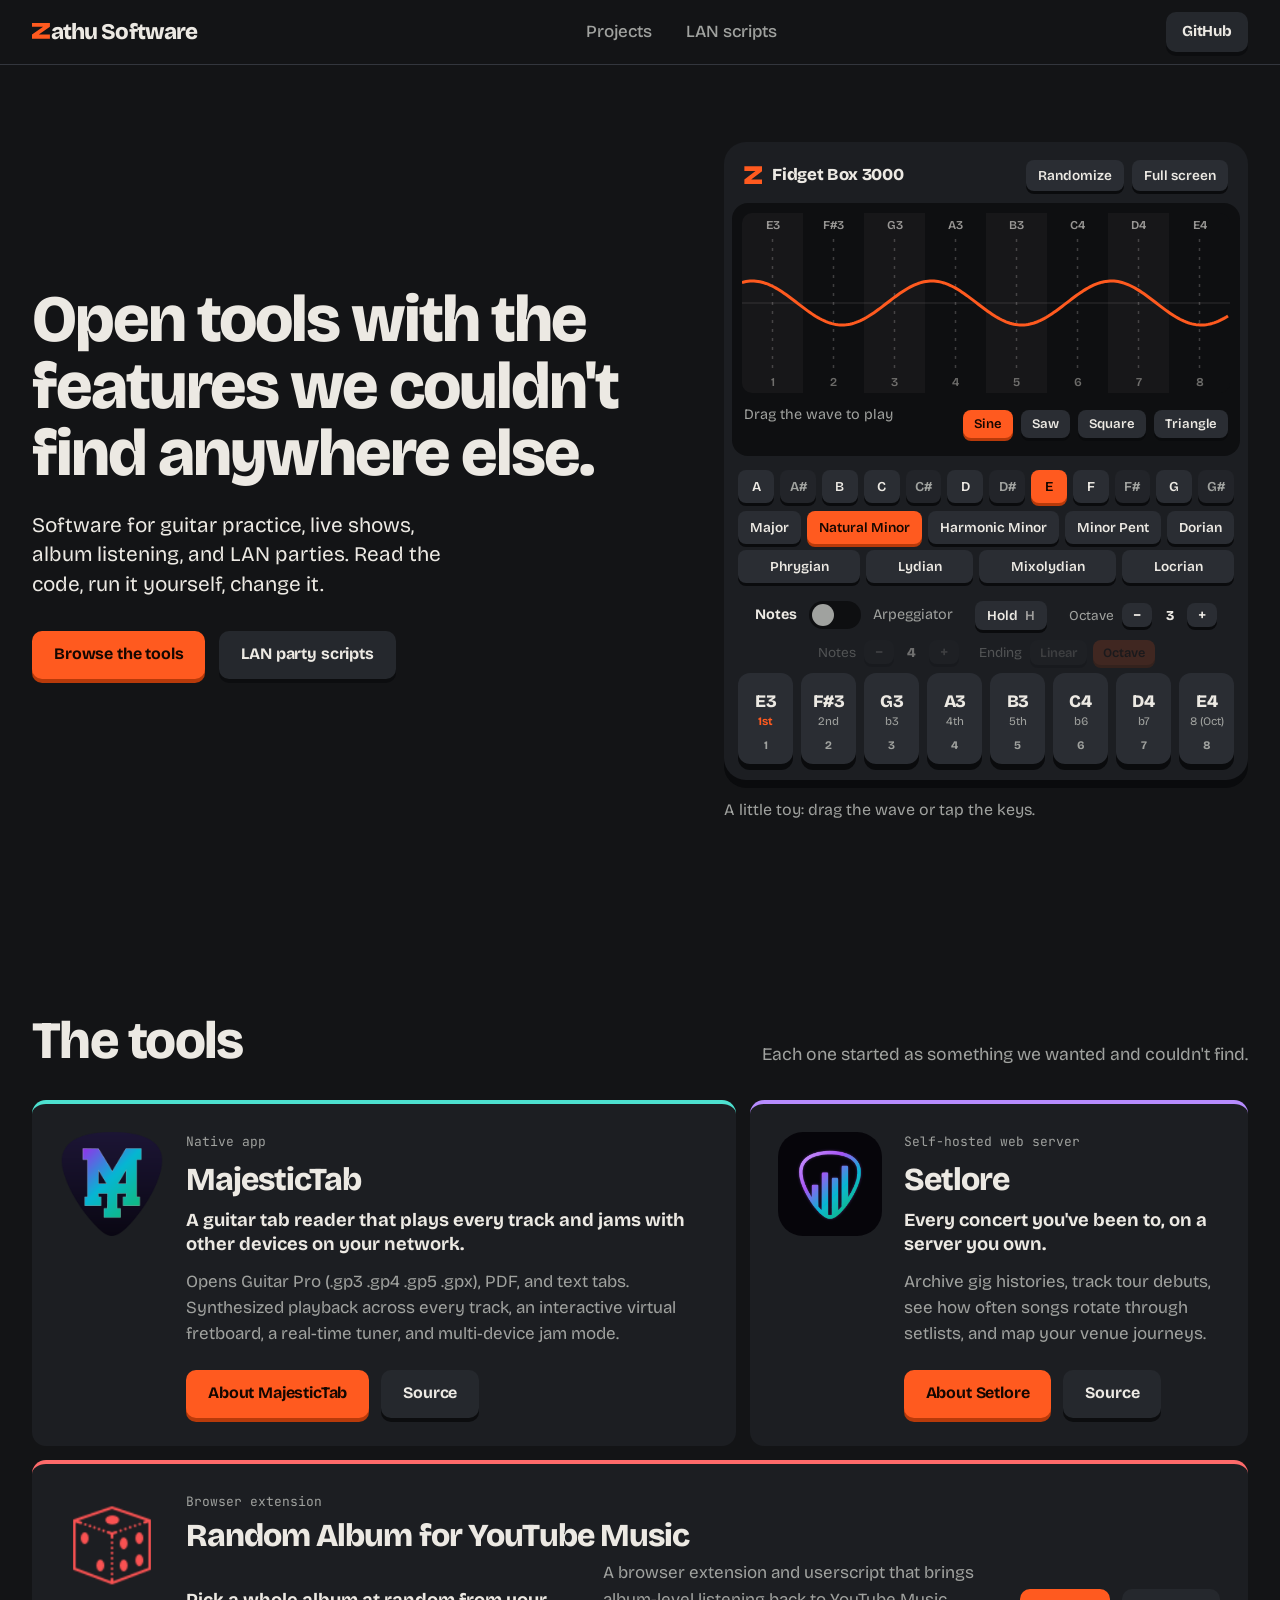
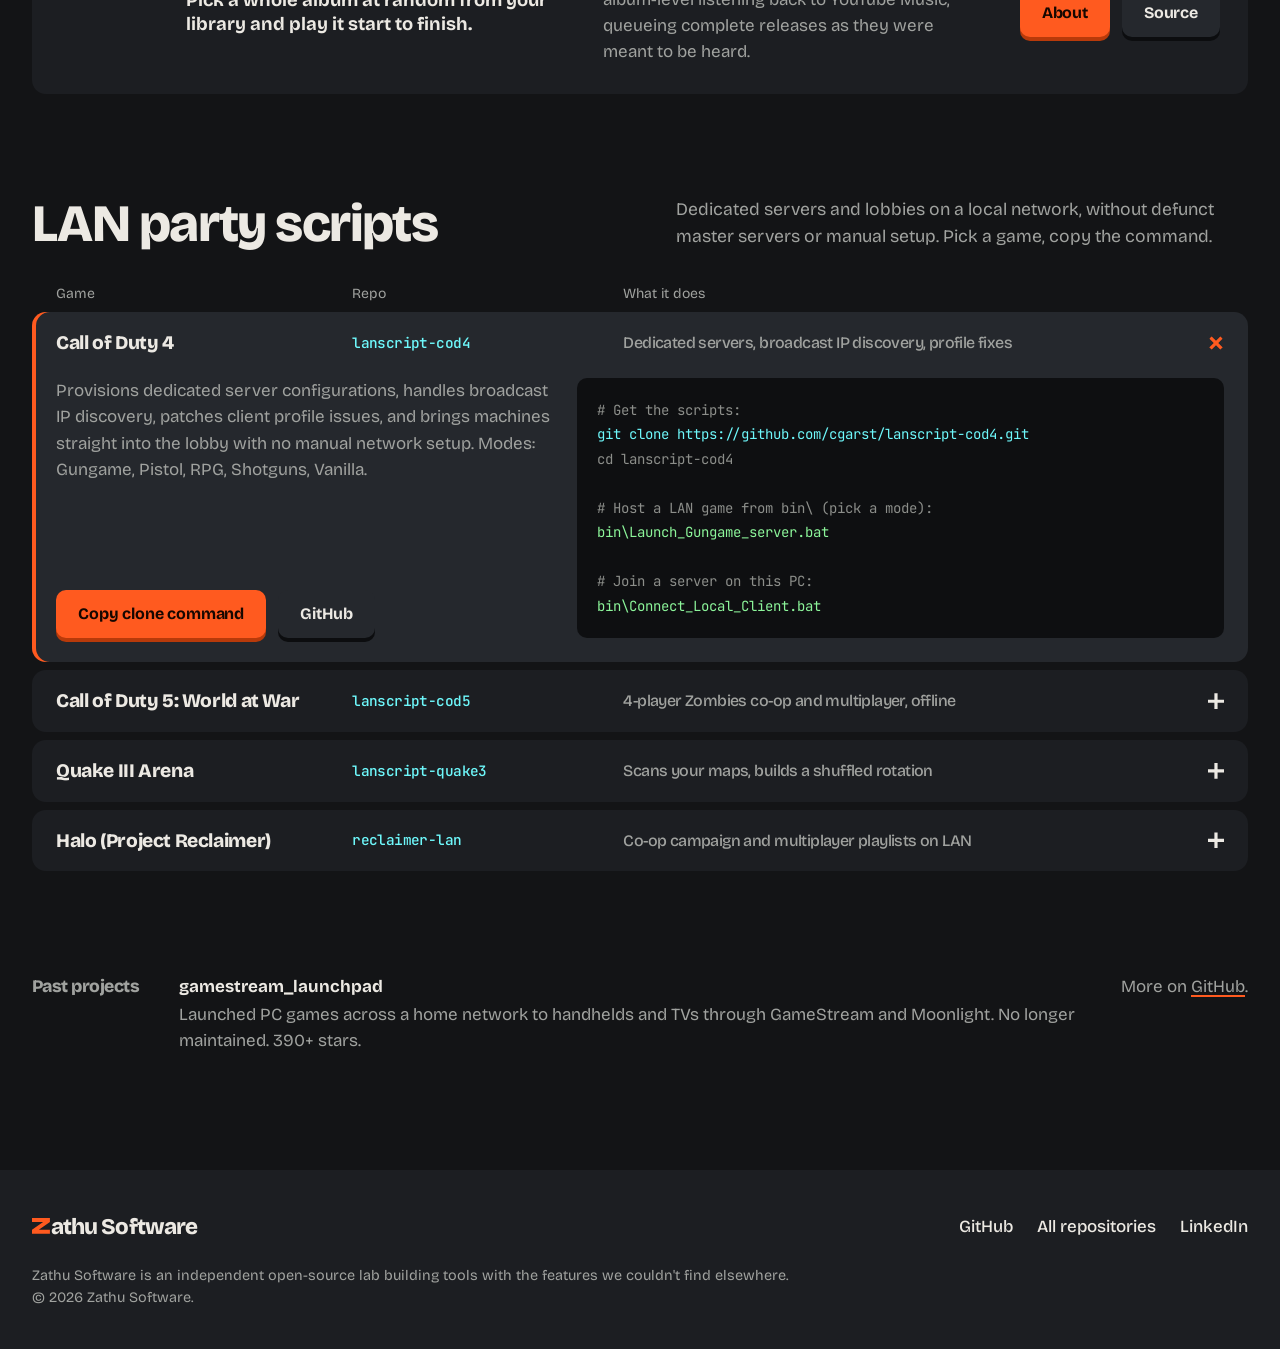
==== commit 55b16cb5: "Logo: the Z mark is the first letter of 'Zathu Software'" ====
--- a/index.html
+++ b/index.html
@@ -41,7 +41,7 @@
     <div class="container nav-inner">
       <a href="#hero" class="brand" aria-label="Zathu Software, top of page">
         <span class="z-mark" aria-hidden="true"></span>
-        <span class="brand-name">Zathu</span>
+        <span class="brand-name">athu Software</span>
       </a>
       <nav aria-label="Main">
         <ul class="nav-links">
@@ -266,7 +266,7 @@
     <div class="container footer-inner">
       <a href="#hero" class="brand" aria-label="Zathu Software, top of page">
         <span class="z-mark" aria-hidden="true"></span>
-        <span class="brand-name">Zathu Software</span>
+        <span class="brand-name">athu Software</span>
       </a>
       <ul class="footer-links">
         <li><a href="https://github.com/cgarst/" target="_blank" rel="noopener noreferrer">GitHub</a></li>
--- a/css/synth.css
+++ b/css/synth.css
@@ -45,7 +45,7 @@
 .rack-header-right { display: flex; align-items: center; gap: 8px; }
 
 /* Shared key feel */
-.rack-max-btn, .scope-btn, .mode-btn, .hold-btn, .arp-opt-btn {
+.rack-btn, .scope-btn, .mode-btn, .hold-btn, .arp-opt-btn {
   background: var(--fb-key);
   border: 0;
   color: var(--fb-ink);
@@ -55,14 +55,14 @@
   box-shadow: 0 3px 0 var(--fb-shade);
   transition: transform .12s cubic-bezier(.22,1,.36,1), box-shadow .12s cubic-bezier(.22,1,.36,1), background-color .15s;
 }
-.rack-max-btn:hover, .scope-btn:hover, .mode-btn:hover, .hold-btn:hover, .arp-opt-btn:hover:not(:disabled) { background: var(--fb-key-hi); }
-.rack-max-btn:active, .scope-btn:active, .mode-btn:active, .hold-btn:active, .arp-opt-btn:active:not(:disabled) { transform: translateY(3px); box-shadow: 0 0 0 var(--fb-shade); transition-duration: .04s; }
+.rack-btn:hover, .scope-btn:hover, .mode-btn:hover, .hold-btn:hover, .arp-opt-btn:hover:not(:disabled) { background: var(--fb-key-hi); }
+.rack-btn:active, .scope-btn:active, .mode-btn:active, .hold-btn:active, .arp-opt-btn:active:not(:disabled) { transform: translateY(3px); box-shadow: 0 0 0 var(--fb-shade); transition-duration: .04s; }
 .scope-btn.active, .mode-btn.active, .hold-btn.active, .arp-opt-btn.active {
   background: var(--fb-hot); color: #160700; box-shadow: 0 3px 0 var(--fb-hot-dark);
 }
 .scope-btn.active:active, .mode-btn.active:active, .hold-btn.active:active, .arp-opt-btn.active:active { box-shadow: 0 0 0 var(--fb-hot-dark); }
 
-.rack-max-btn { font-size: .85rem; padding: 7px 12px; }
+.rack-btn { font-size: .85rem; padding: 7px 12px; }
 
 /* Screen: a flat recessed well */
 .oscilloscope-screen-wrapper {
--- a/css/style.css
+++ b/css/style.css
@@ -48,10 +48,10 @@
 /* Header */
 .site-header { position: sticky; top: 0; z-index: 50; background: var(--bg); border-bottom: 1px solid var(--edge); }
 .nav-inner { display: flex; align-items: center; justify-content: space-between; gap: 24px; height: 64px; }
-.brand { display: flex; align-items: center; gap: 10px; }
-.z-mark { width: 24px; height: 24px; background: var(--hot); clip-path: var(--z); transition: transform .4s var(--ease); }
+.brand { display: flex; align-items: baseline; font-size: 1.4rem; font-weight: 800; letter-spacing: -0.04em; }
+.z-mark { width: .8em; height: .72em; margin-right: .04em; flex: none; background: var(--hot); clip-path: var(--z); transition: transform .4s var(--ease); }
 .brand:hover .z-mark { transform: rotate(-8deg) scale(1.12); }
-.brand-name { font-size: 1.35rem; font-weight: 800; letter-spacing: -0.04em; }
+.brand-name { font-size: 1em; }
 .nav-links { list-style: none; display: flex; gap: 6px; }
 .nav-links a { display: block; padding: 8px 14px; border-radius: 8px; font-weight: 500; color: var(--muted); transition: background-color .2s, color .2s; }
 .nav-links a:hover { background: var(--panel-2); color: var(--ink); }
